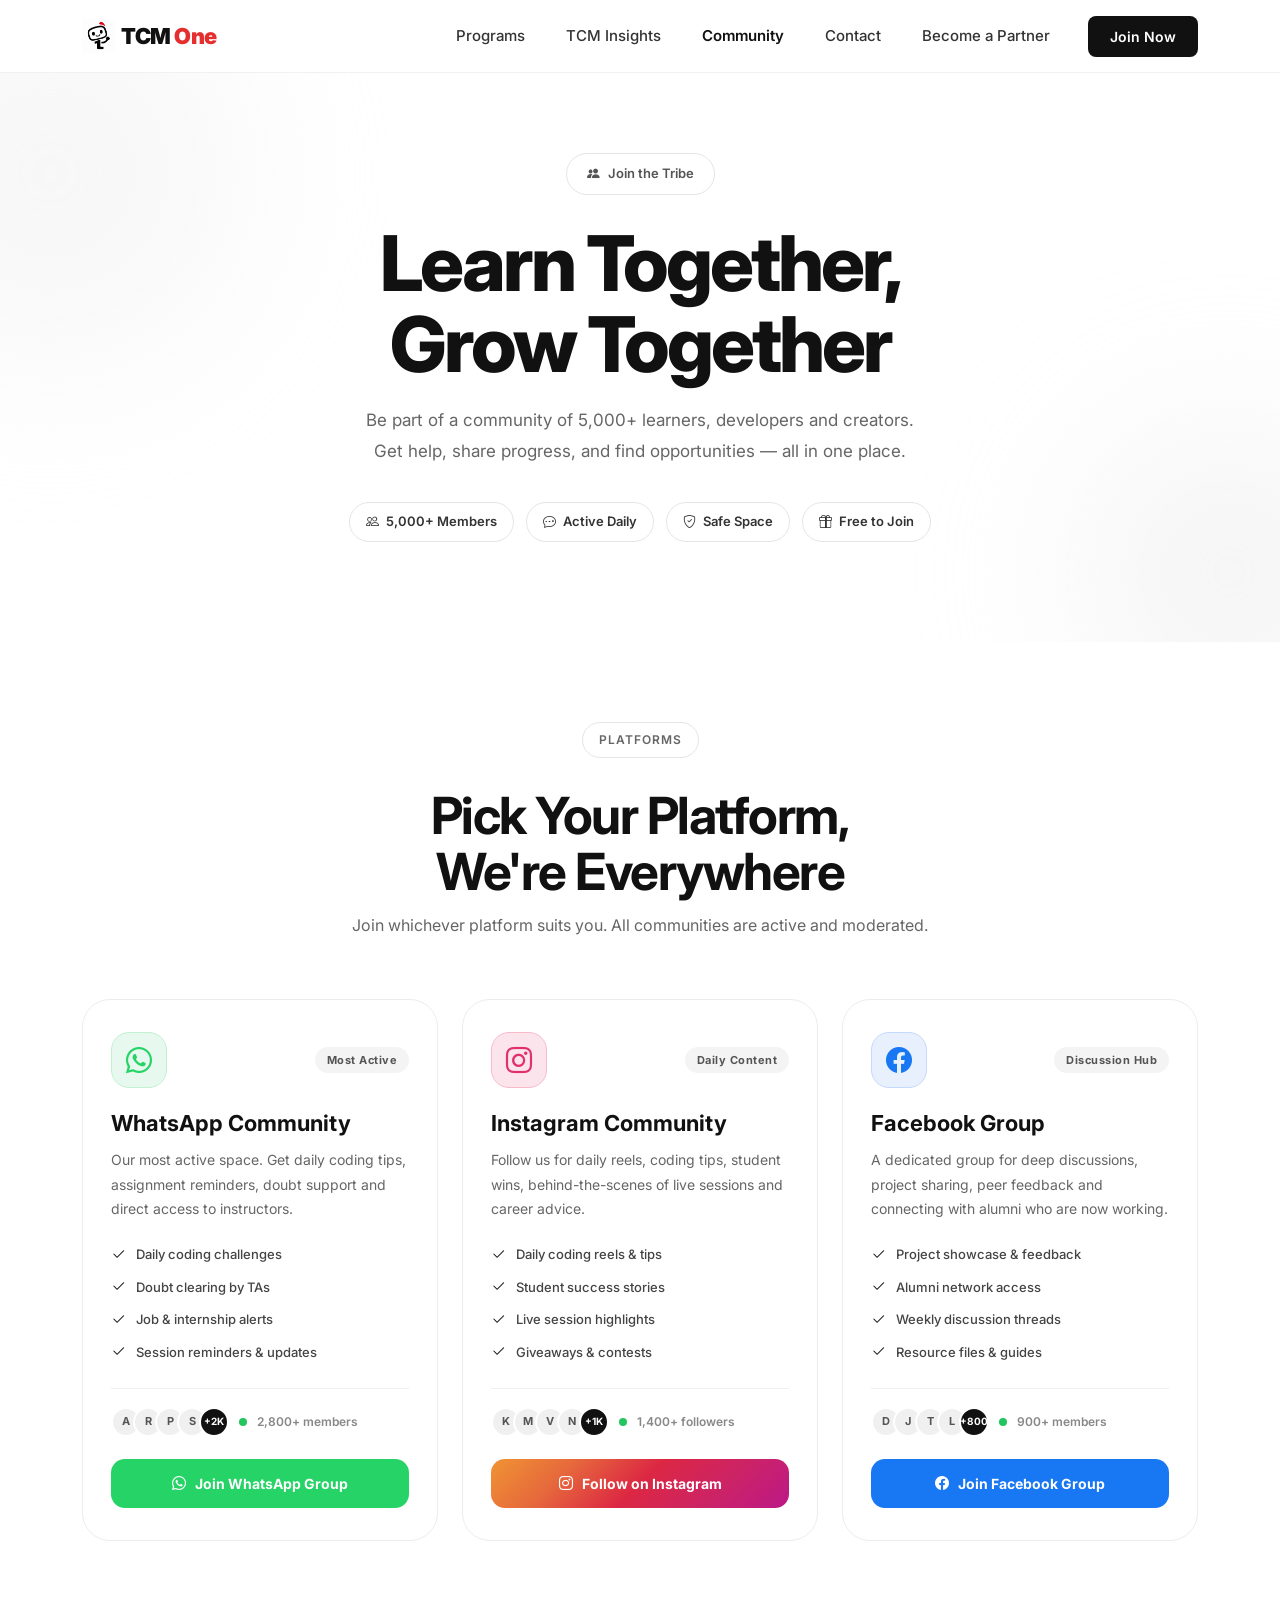
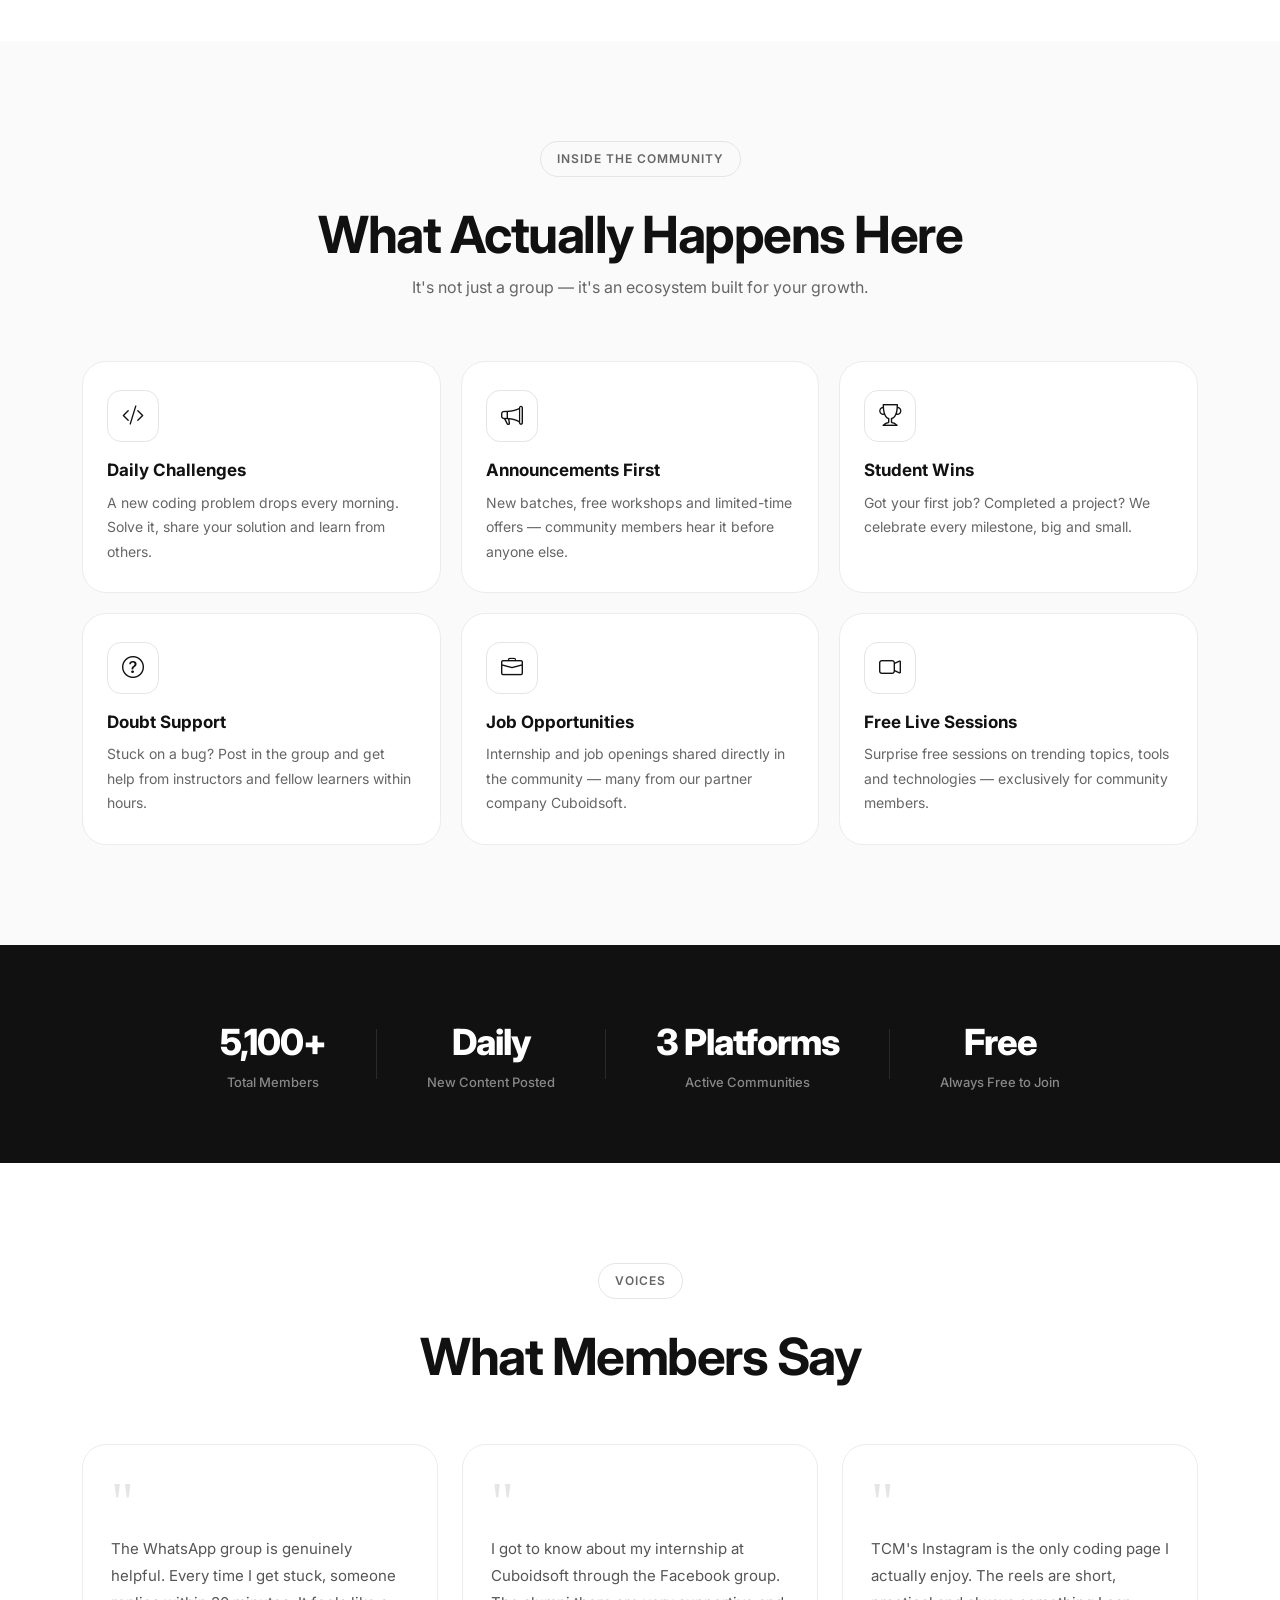
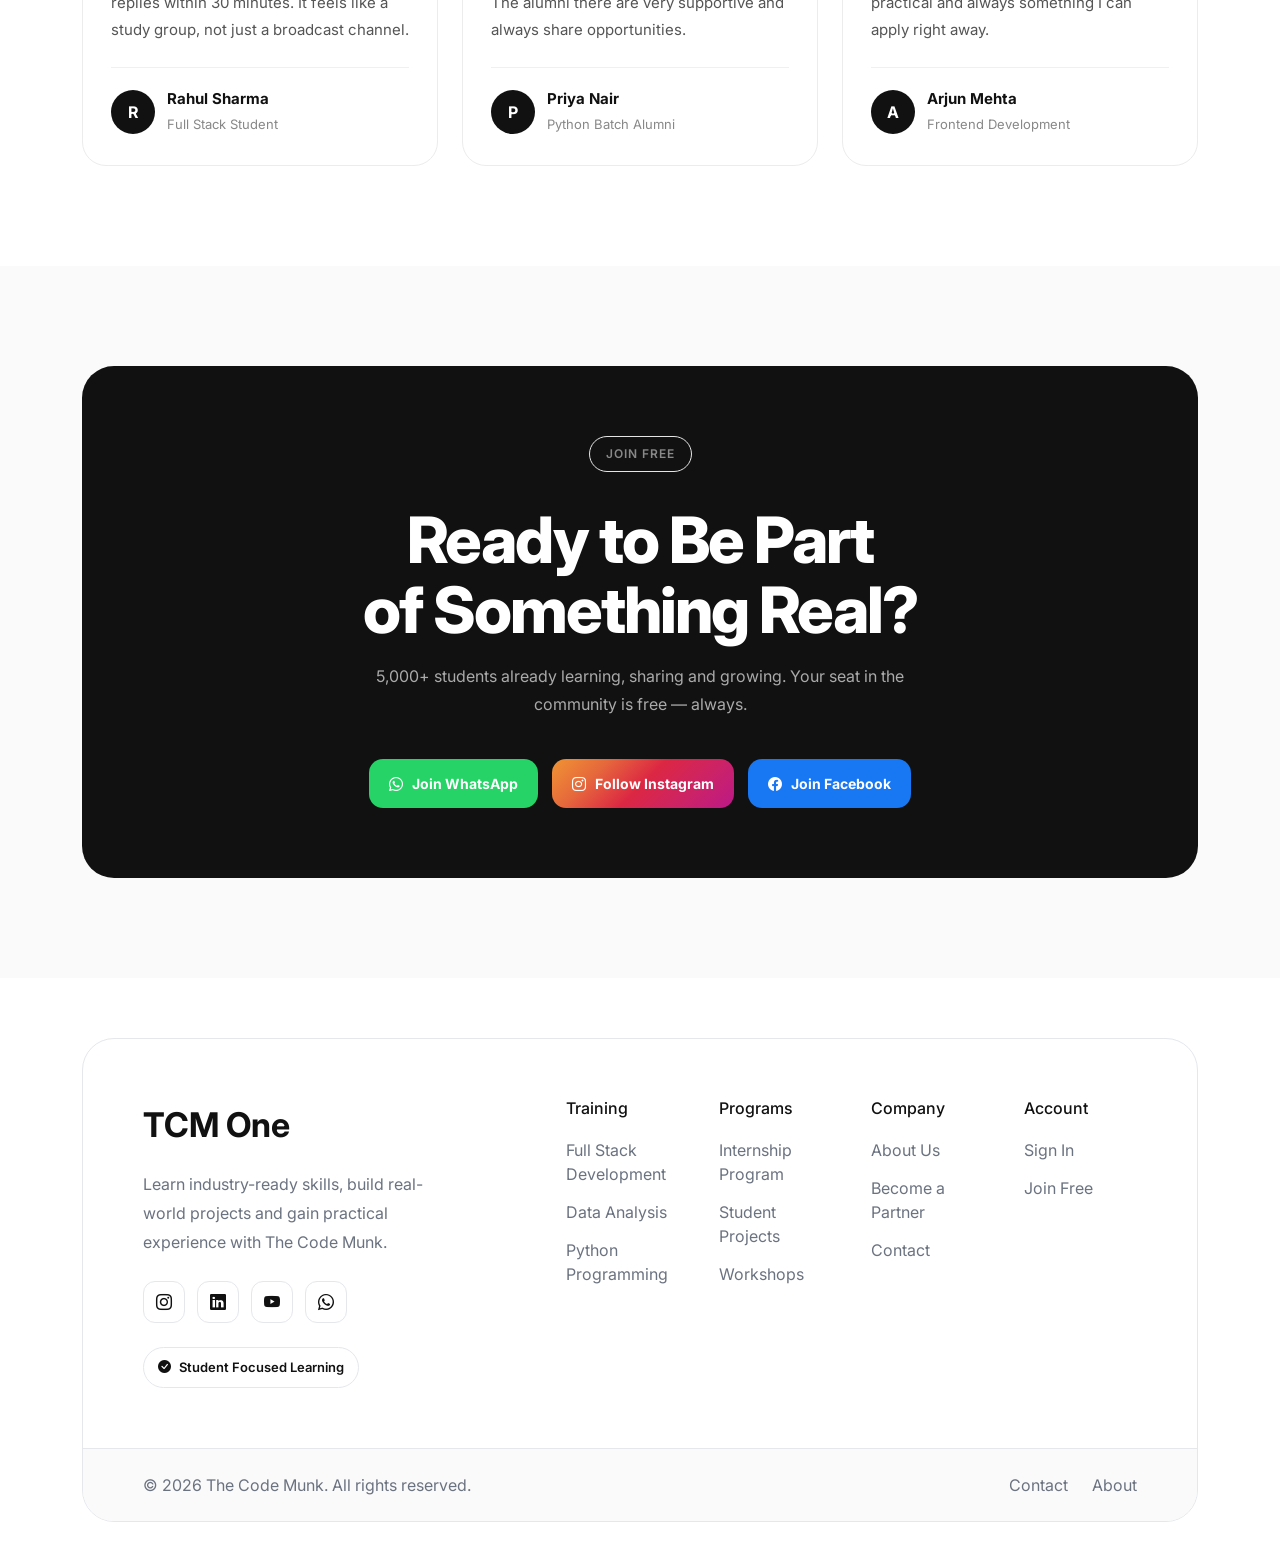
==== community.html @ d2cf5d6d "feat: complete TCM One platform with zeroheight design, liquid physics hero, video showcase, and uni" ====
<!DOCTYPE html>
<html lang="en">
<head>
    <meta charset="UTF-8">
    <meta name="viewport" content="width=device-width, initial-scale=1.0">
    <meta name="app-base" content="">
    <link rel="icon" type="image/svg+xml" href="/favicon.svg">
    <link rel="apple-touch-icon" href="/assets/icons/icon-192.svg">
    
    <!-- SEO -->
    <meta name="description" content="Join The Code Munk student community. Connect with 1,200+ developers, share projects and grow together.">
    <meta name="keywords" content="coding community india, student developer community, WhatsApp coding group, discord coding india">
    <meta name="robots" content="index, follow">
    <meta name="author" content="The Code Munk">
    <link rel="canonical" href="https://thecodemunk.in/community.html">

    <!-- Open Graph -->
    <meta property="og:type" content="website">
    <meta property="og:site_name" content="The Code Munk">
    <meta property="og:url" content="https://thecodemunk.in/community.html">
    <meta property="og:title" content="Community &mdash; The Code Munk">
    <meta property="og:description" content="Join The Code Munk student community. Connect with 1,200+ developers, share projects and grow together.">
    <meta property="og:image" content="https://thecodemunk.in/assets/tcm-og-default.svg">
    <meta property="og:image:width" content="1200">
    <meta property="og:image:height" content="630">
    <meta property="og:locale" content="en_IN">

    <!-- Twitter Card -->
    <meta name="twitter:card" content="summary_large_image">
    <meta name="twitter:site" content="@thecodemunk">
    <meta name="twitter:title" content="Community &mdash; The Code Munk">
    <meta name="twitter:description" content="Join The Code Munk student community. Connect with 1,200+ developers, share projects and grow together.">
    <meta name="twitter:image" content="https://thecodemunk.in/assets/tcm-og-default.svg">

    <!-- PWA -->
    <link rel="manifest" href="/manifest.json">
    <meta name="theme-color" content="#111111">
    <meta name="mobile-web-app-capable" content="yes">
    <meta name="apple-mobile-web-app-capable" content="yes">
    <meta name="apple-mobile-web-app-status-bar-style" content="black-translucent">
    <meta name="apple-mobile-web-app-title" content="TCM">
    <link rel="apple-touch-icon" href="/assets/icons/icon-192.png">
    <link rel="icon" type="image/png" sizes="32x32" href="/assets/icons/icon-96.png">
    <link rel="icon" type="image/png" sizes="16x16" href="/assets/icons/icon-72.png">

    <!-- JSON-LD -->
    <script type="application/ld+json">
    {
      "@context": "https://schema.org",
      "@type": "EducationalOrganization",
      "name": "The Code Munk",
      "url": "https://thecodemunk.in",
      "logo": "https://thecodemunk.in/assets/tcm-og-default.svg",
      "description": "Join The Code Munk student community. Connect with 1,200+ developers, share projects and grow together.",
      "sameAs": [
        "https://www.instagram.com/tcmone.academy",
        "https://www.linkedin.com/company/thecodemunk",
        "https://www.youtube.com/@thecodemunk"
      ]
    }
    </script>
    <title>Community &mdash; The Code Munk</title>
    <link href="https://cdn.jsdelivr.net/npm/bootstrap@5.3.3/dist/css/bootstrap.min.css" rel="stylesheet">
    <link rel="stylesheet" href="https://cdn.jsdelivr.net/npm/bootstrap-icons@1.11.3/font/bootstrap-icons.min.css">
    <link rel="stylesheet" href="./assets/style.css">
    <link rel="stylesheet" href="./assets/community.css">
    <link rel="stylesheet" href="./assets/skeleton.css">
    <link rel="stylesheet" href="./assets/auth.css">
</head>
<body>

    <!-- ===== HEADER ===== -->
        <!-- ===== HEADER ===== -->
    <header class="header">
        <div class="container">
            <nav class="navbar navbar-expand-lg p-0">
                <a class="navbar-brand logo" href="index.html">
                    <img src="./assets/logo.png" alt="TCM One Logo" class="logo-img">
                    <span class="logo-text">TCM <span class="logo-one">One</span></span>
                </a>

                <button class="navbar-toggler border-0 shadow-none" type="button" data-bs-toggle="collapse"
                    data-bs-target="#navbarMenu" aria-controls="navbarMenu" aria-expanded="false" aria-label="Toggle navigation">
                    <i class="bi bi-list"></i>
                </button>

                <div class="collapse navbar-collapse justify-content-end" id="navbarMenu">
                    <ul class="navbar-nav align-items-lg-center">
                        <li class="nav-item">
                            <a class="nav-link" href="programs.html">Programs</a>
                        </li>
                        <li class="nav-item">
                            <a class="nav-link" href="insights.html">TCM Insights</a>
                        </li>
                        <li class="nav-item">
                            <a class="nav-link active-nav" href="community.html">Community</a>
                        </li>
                        <li class="nav-item">
                            <a class="nav-link" href="contact.html">Contact</a>
                        </li>
                        <li class="nav-item">
                            <a class="nav-link" href="partner.html">Become a Partner</a>
                        </li>
                        <li class="nav-item">
                            <a href="https://app.thecodemunk.in" class="join-btn">Join Now</a>
                        </li>
                    </ul>
                </div>
            </nav>
        </div>
    </header>

    <!-- ===== HERO ===== -->
    <section class="cm-hero">
        <div class="container">
            <div class="cm-hero-inner">
                <span class="cm-hero-tag">
                    <i class="bi bi-people-fill"></i>
                    Join the Tribe
                </span>
                <h1>Learn Together,<br>Grow Together</h1>
                <p>
                    Be part of a community of 5,000+ learners, developers and creators.
                    Get help, share progress, and find opportunities &mdash; all in one place.
                </p>
                <div class="cm-hero-pills">
                    <span><i class="bi bi-people"></i> 5,000+ Members</span>
                    <span><i class="bi bi-chat-dots"></i> Active Daily</span>
                    <span><i class="bi bi-shield-check"></i> Safe Space</span>
                    <span><i class="bi bi-gift"></i> Free to Join</span>
                </div>
            </div>
        </div>
        <!-- Floating blobs -->
        <div class="cm-blob cm-blob-1"></div>
        <div class="cm-blob cm-blob-2"></div>
    </section>

    <!-- ===== PLATFORM CARDS ===== -->
    <section class="cm-platforms">
        <div class="container">

            <div class="cm-section-label text-center">
                <span class="section-tag">PLATFORMS</span>
                <h2>Pick Your Platform, <br class="d-none d-md-block">We're Everywhere</h2>
                <p>Join whichever platform suits you. All communities are active and moderated.</p>
            </div>

            <div class="cm-cards-grid">

                <!-- WhatsApp -->
                <div class="cm-platform-card cm-wa">
                    <div class="cm-platform-top">
                        <div class="cm-platform-icon">
                            <i class="bi bi-whatsapp"></i>
                        </div>
                        <div class="cm-platform-badge">Most Active</div>
                    </div>
                    <h3>WhatsApp Community</h3>
                    <p>
                        Our most active space. Get daily coding tips, assignment
                        reminders, doubt support and direct access to instructors.
                    </p>
                    <ul class="cm-platform-perks">
                        <li><i class="bi bi-check2"></i> Daily coding challenges</li>
                        <li><i class="bi bi-check2"></i> Doubt clearing by TAs</li>
                        <li><i class="bi bi-check2"></i> Job &amp; internship alerts</li>
                        <li><i class="bi bi-check2"></i> Session reminders &amp; updates</li>
                    </ul>
                    <div class="cm-members-row">
                        <div class="cm-member-avatars">
                            <span>A</span><span>R</span><span>P</span><span>S</span>
                            <span class="more">+2K</span>
                        </div>
                        <span class="cm-online-dot"></span>
                        <small>2,800+ members</small>
                    </div>
                    <a href="https://whatsapp.com/channel/0029Vb7m2GJ7YSd6kaP8qt1t" target="_blank" rel="noopener" class="cm-join-btn cm-wa-btn">
                        <i class="bi bi-whatsapp"></i>
                        Join WhatsApp Group
                    </a>
                </div>

                <!-- Instagram -->
                <div class="cm-platform-card cm-ig">
                    <div class="cm-platform-top">
                        <div class="cm-platform-icon">
                            <i class="bi bi-instagram"></i>
                        </div>
                        <div class="cm-platform-badge">Daily Content</div>
                    </div>
                    <h3>Instagram Community</h3>
                    <p>
                        Follow us for daily reels, coding tips, student wins,
                        behind-the-scenes of live sessions and career advice.
                    </p>
                    <ul class="cm-platform-perks">
                        <li><i class="bi bi-check2"></i> Daily coding reels &amp; tips</li>
                        <li><i class="bi bi-check2"></i> Student success stories</li>
                        <li><i class="bi bi-check2"></i> Live session highlights</li>
                        <li><i class="bi bi-check2"></i> Giveaways &amp; contests</li>
                    </ul>
                    <div class="cm-members-row">
                        <div class="cm-member-avatars">
                            <span>K</span><span>M</span><span>V</span><span>N</span>
                            <span class="more">+1K</span>
                        </div>
                        <span class="cm-online-dot"></span>
                        <small>1,400+ followers</small>
                    </div>
                    <a href="https://www.instagram.com/tcmone.academy/" target="_blank" rel="noopener" class="cm-join-btn cm-ig-btn">
                        <i class="bi bi-instagram"></i>
                        Follow on Instagram
                    </a>
                </div>

                <!-- Facebook -->
                <div class="cm-platform-card cm-fb">
                    <div class="cm-platform-top">
                        <div class="cm-platform-icon">
                            <i class="bi bi-facebook"></i>
                        </div>
                        <div class="cm-platform-badge">Discussion Hub</div>
                    </div>
                    <h3>Facebook Group</h3>
                    <p>
                        A dedicated group for deep discussions, project sharing,
                        peer feedback and connecting with alumni who are now working.
                    </p>
                    <ul class="cm-platform-perks">
                        <li><i class="bi bi-check2"></i> Project showcase &amp; feedback</li>
                        <li><i class="bi bi-check2"></i> Alumni network access</li>
                        <li><i class="bi bi-check2"></i> Weekly discussion threads</li>
                        <li><i class="bi bi-check2"></i> Resource files &amp; guides</li>
                    </ul>
                    <div class="cm-members-row">
                        <div class="cm-member-avatars">
                            <span>D</span><span>J</span><span>T</span><span>L</span>
                            <span class="more">+800</span>
                        </div>
                        <span class="cm-online-dot"></span>
                        <small>900+ members</small>
                    </div>
                    <a href="https://www.facebook.com/thecodemunk/" target="_blank" rel="noopener" class="cm-join-btn cm-fb-btn">
                        <i class="bi bi-facebook"></i>
                        Join Facebook Group
                    </a>
                </div>

            </div>

        </div>
    </section>

    <!-- ===== WHAT HAPPENS INSIDE ===== -->
    <section class="cm-inside">
        <div class="container">
            <div class="cm-section-label text-center">
                <span class="section-tag">INSIDE THE COMMUNITY</span>
                <h2>What Actually Happens Here</h2>
                <p>It's not just a group &mdash; it's an ecosystem built for your growth.</p>
            </div>
            <div class="cm-inside-grid">

                <div class="cm-inside-card">
                    <div class="cm-inside-icon"><i class="bi bi-code-slash"></i></div>
                    <h4>Daily Challenges</h4>
                    <p>A new coding problem drops every morning. Solve it, share your solution and learn from others.</p>
                </div>

                <div class="cm-inside-card">
                    <div class="cm-inside-icon"><i class="bi bi-megaphone"></i></div>
                    <h4>Announcements First</h4>
                    <p>New batches, free workshops and limited-time offers &mdash; community members hear it before anyone else.</p>
                </div>

                <div class="cm-inside-card">
                    <div class="cm-inside-icon"><i class="bi bi-trophy"></i></div>
                    <h4>Student Wins</h4>
                    <p>Got your first job? Completed a project? We celebrate every milestone, big and small.</p>
                </div>

                <div class="cm-inside-card">
                    <div class="cm-inside-icon"><i class="bi bi-question-circle"></i></div>
                    <h4>Doubt Support</h4>
                    <p>Stuck on a bug? Post in the group and get help from instructors and fellow learners within hours.</p>
                </div>

                <div class="cm-inside-card">
                    <div class="cm-inside-icon"><i class="bi bi-briefcase"></i></div>
                    <h4>Job Opportunities</h4>
                    <p>Internship and job openings shared directly in the community &mdash; many from our partner company Cuboidsoft.</p>
                </div>

                <div class="cm-inside-card">
                    <div class="cm-inside-icon"><i class="bi bi-camera-video"></i></div>
                    <h4>Free Live Sessions</h4>
                    <p>Surprise free sessions on trending topics, tools and technologies &mdash; exclusively for community members.</p>
                </div>

            </div>
        </div>
    </section>

    <!-- ===== STATS STRIP ===== -->
    <section class="cm-stats-strip">
        <div class="container">
            <div class="cm-stats-grid">
                <div class="cm-stat-item">
                    <strong>5,100+</strong>
                    <span>Total Members</span>
                </div>
                <div class="cm-stat-divider"></div>
                <div class="cm-stat-item">
                    <strong>Daily</strong>
                    <span>New Content Posted</span>
                </div>
                <div class="cm-stat-divider"></div>
                <div class="cm-stat-item">
                    <strong>3 Platforms</strong>
                    <span>Active Communities</span>
                </div>
                <div class="cm-stat-divider"></div>
                <div class="cm-stat-item">
                    <strong>Free</strong>
                    <span>Always Free to Join</span>
                </div>
            </div>
        </div>
    </section>

    <!-- ===== TESTIMONIALS ===== -->
    <section class="cm-testimonials">
        <div class="container">
            <div class="cm-section-label text-center">
                <span class="section-tag">VOICES</span>
                <h2>What Members Say</h2>
            </div>
            <div class="cm-testi-grid">

                <div class="cm-testi-card">
                    <div class="cm-testi-quote">"</div>
                    <p>The WhatsApp group is genuinely helpful. Every time I get stuck, someone replies within 30 minutes. It feels like a study group, not just a broadcast channel.</p>
                    <div class="cm-testi-user">
                        <div class="cm-testi-avatar">R</div>
                        <div>
                            <strong>Rahul Sharma</strong>
                            <span>Full Stack Student</span>
                        </div>
                    </div>
                </div>

                <div class="cm-testi-card">
                    <div class="cm-testi-quote">"</div>
                    <p>I got to know about my internship at Cuboidsoft through the Facebook group. The alumni there are very supportive and always share opportunities.</p>
                    <div class="cm-testi-user">
                        <div class="cm-testi-avatar">P</div>
                        <div>
                            <strong>Priya Nair</strong>
                            <span>Python Batch Alumni</span>
                        </div>
                    </div>
                </div>

                <div class="cm-testi-card">
                    <div class="cm-testi-quote">"</div>
                    <p>TCM's Instagram is the only coding page I actually enjoy. The reels are short, practical and always something I can apply right away.</p>
                    <div class="cm-testi-user">
                        <div class="cm-testi-avatar">A</div>
                        <div>
                            <strong>Arjun Mehta</strong>
                            <span>Frontend Development</span>
                        </div>
                    </div>
                </div>

            </div>
        </div>
    </section>

    <!-- ===== FINAL CTA ===== -->
    <section class="cm-cta">
        <div class="container">
            <div class="cm-cta-card">
                <span class="section-tag">JOIN FREE</span>
                <h2>Ready to Be Part<br>of Something Real?</h2>
                <p>5,000+ students already learning, sharing and growing. Your seat in the community is free &mdash; always.</p>
                <div class="cm-cta-btns">
                    <a href="https://whatsapp.com/channel/0029Vb7m2GJ7YSd6kaP8qt1t" target="_blank" class="cm-join-btn cm-wa-btn">
                        <i class="bi bi-whatsapp"></i> Join WhatsApp
                    </a>
                    <a href="https://www.instagram.com/tcmone.academy/" target="_blank" class="cm-join-btn cm-ig-btn">
                        <i class="bi bi-instagram"></i> Follow Instagram
                    </a>
                    <a href="https://www.facebook.com/thecodemunk/" target="_blank" class="cm-join-btn cm-fb-btn">
                        <i class="bi bi-facebook"></i> Join Facebook
                    </a>
                </div>
            </div>
        </div>
    </section>

    <!-- ===== FOOTER ===== -->
    <footer class="footer">
        <div class="container">
            <div class="footer-card">
                <div class="footer-top">
                    <div class="footer-brand">
                        <a href="index.html" class="footer-logo">TCM One</a>
                        <p>Learn industry-ready skills, build real-world projects and gain practical experience with The Code Munk.</p>
                        <div class="footer-social">
                            <a href="https://www.instagram.com/tcmone.academy" target="_blank" rel="noopener"><i class="bi bi-instagram"></i></a>
                            <a href="https://www.linkedin.com/company/thecodemunk" target="_blank" rel="noopener"><i class="bi bi-linkedin"></i></a>
                            <a href="https://www.youtube.com/@thecodemunk" target="_blank" rel="noopener"><i class="bi bi-youtube"></i></a>
                            <a href="https://wa.me/919238695500" target="_blank" rel="noopener"><i class="bi bi-whatsapp"></i></a>
                        </div>
                        <div class="footer-tag"><i class="bi bi-check-circle-fill"></i> Student Focused Learning</div>
                    </div>
                    <div class="footer-links">
                        <div class="footer-column">
                            <h4>Training</h4>
                            <a href="programs.html">Full Stack Development</a>
                            <a href="programs.html">Data Analysis</a>
                            <a href="programs.html">Python Programming</a>
                        </div>
                        <div class="footer-column">
                            <h4>Programs</h4>
                            <a href="programs.html">Internship Program</a>
                            <a href="programs.html">Student Projects</a>
                            <a href="programs.html">Workshops</a>
                        </div>
                        <div class="footer-column">
                            <h4>Company</h4>
                            <a href="insights.html">About Us</a>
                            <a href="partner.html">Become a Partner</a>
                            <a href="contact.html">Contact</a>
                        </div>
                        <div class="footer-column">
                            <h4>Account</h4>
                            <a href="https://app.thecodemunk.in">Sign In</a>
                            <a href="https://app.thecodemunk.in">Join Free</a>
                        </div>
                    </div>
                </div>
                <div class="footer-bottom">
                    <p>&copy; 2026 The Code Munk. All rights reserved.</p>
                    <div class="footer-bottom-links">
                        <a href="contact.html">Contact</a>
                        <a href="insights.html">About</a>
                    </div>
                </div>
            </div>
        </div>
    </footer>

    <script src="./assets/skeleton.js"></script>
    <script src="./assets/auth.js"></script>
    <script src="./assets/tcm-app.js"></script>
    <script src="https://cdn.jsdelivr.net/npm/bootstrap@5.3.3/dist/js/bootstrap.bundle.min.js"></script>

    <script>
    if ('serviceWorker' in navigator) {
        window.addEventListener('load', function() {
            navigator.serviceWorker.register('/firebase-messaging-sw.js').then(function(reg) {
                console.log('[TCM PWA] SW registered:', reg.scope);
            }).catch(function(err) {
                console.log('[TCM PWA] SW registration failed:', err);
            });
        });
    }
    </script>
</body>
</html>
---- assets/style.css ----
@import url('https://fonts.googleapis.com/css2?family=Inter:wght@300;400;500;600;700;800&display=swap');

*{
    margin:0;
    padding:0;
    box-sizing:border-box;
}

body{
    font-family:'Inter',sans-serif;
    background:#ffffff;
    color:#111111;
}

/* Header */

.header{
    background:#fff;
    border-bottom:1px solid #f1f1f1;
    padding:14px 0;
    position: sticky;
    top: 0;
    z-index: 1000;
    backdrop-filter: blur(10px);
    background: rgba(255,255,255,.95);
}

.logo{
    display: inline-flex;
    align-items: center;
    gap: 6px;
    font-size:20px;
    font-weight:800;
    color:#111;
    text-decoration:none;
}

/* Text logo */
.logo-text {
    font-size: 22px;
    font-weight: 900;
    color: #111;
    letter-spacing: -0.5px;
    line-height: 1;
}

.logo-one {
    color: #e52e2e;
}

.logo-img {
    height: 34px;
    width: auto;
    object-fit: contain;
}

.nav-link{
    color:#333;
    font-size:15px;
    font-weight:500;
    margin-left:25px;
}

.nav-link:hover{
    color:#000;
}

.active-nav,
.nav-link.active-nav {
    color: #111 !important;
    font-weight: 600 !important;
}

.join-btn{
    margin-left:30px;
    background:#111;
    color:#fff;
    text-decoration:none;
    padding:12px 22px;
    font-size:14px;
    font-weight:600;
    border-radius:8px;
}

.join-btn:hover{
    color:#fff;
}

/* Hero */

.hero{
    min-height:calc(100vh - 85px);
    display:flex;
    align-items:center;
    padding:80px 0;
}

.hero-tag{
    display:inline-block;
    font-size:12px;
    letter-spacing:4px;
    font-weight:600;
    color:#888;
    margin-bottom:24px;
}

.hero-title{
    font-size:clamp(3rem,7vw,6rem);
    font-weight:700;
    line-height:1.05;
    letter-spacing:-3px;
    margin-bottom:24px;
}

.hero-description{
    max-width:650px;
    margin:auto;
    color:#666;
    font-size:clamp(1rem,1.5vw,1.15rem);
    line-height:1.9;
}

.hero-buttons{
    margin-top:40px;
    display:flex;
    justify-content:center;
    gap:15px;
    flex-wrap:wrap;
}

.primary-btn,
.secondary-btn{
    text-decoration:none;
    padding:14px 28px;
    font-weight:600;
    display:flex;
    align-items:center;
    gap:10px;
}

.primary-btn{
    background:#111;
    color:#fff;
    border-radius:8px;
}

.primary-btn:hover{
    color:#fff;
}

.secondary-btn{
    border:1px solid #ddd;
    color:#111;
    border-radius:8px;
}

.secondary-btn:hover{
    color:#111;
}

/* Tablet & Mobile Header */

@media(max-width:991px){

    .header {
        padding: 10px 0 !important;
    }

    .header .navbar {
        min-height: 48px !important;
    }

    .logo {
        gap: 6px !important;
    }

    .logo-img {
        height: 30px !important;
        width: auto;
    }

    .logo-text {
        font-size: 19px !important;
    }

    .navbar-toggler {
        padding: 4px 8px !important;
        font-size: 22px !important;
        line-height: 1 !important;
    }

    .navbar-collapse {
        margin-top: 8px;
        padding: 14px 16px;
        background: #ffffff;
        border: 1px solid #eaecf0;
        border-radius: 16px;
        box-shadow: 0 10px 30px rgba(0, 0, 0, 0.08);
        text-align: center;
    }

    .nav-link{
        margin: 6px 0 !important;
        padding: 8px 12px !important;
        font-size: 14px !important;
    }

    .join-btn{
        margin: 10px 0 6px !important;
        padding: 8px 22px !important;
        font-size: 13.5px !important;
        display: inline-block;
    }

    .hero{
        min-height:auto;
        padding:70px 0 50px;
    }
}

/* Mobile */

@media(max-width:576px){

    .logo{
        font-size:18px;
    }

    .hero{
        padding:70px 0;
    }

    .hero-title{
        letter-spacing:-1px;
        line-height:1.1;
    }

    .hero-description{
        font-size:15px;
        line-height:1.8;
    }

    .primary-btn,
    .secondary-btn{
        width:100%;
        max-width:260px;
        justify-content:center;
    }
}


/* Event CSS */
.events-section{
    padding:60px 0;
}

.section-header{
    margin-bottom:50px;
}

.section-tag{
    font-size:12px;
    letter-spacing:4px;
    text-transform:uppercase;
    font-weight:600;
    color:#777;
}

.section-title{
    font-size:clamp(2rem,5vw,3.5rem);
    font-weight:700;
    margin:15px 0;
}

.section-description{
    color:#666;
    max-width:600px;
    margin:auto;
}

/* Tabs */

.event-tabs{
    gap:10px;
    margin-bottom:50px;
}

.event-tabs .nav-link{
    border:1px solid #e5e5e5;
    background:#fff;
    color:#111;
    border-radius:50px;
    padding:10px 20px;
    font-size:14px;
}

.event-tabs .nav-link.active{
    background:#111;
    color:#fff;
}

/* Grid */

.event-grid{
    display:grid;
    grid-template-columns:repeat(2,1fr);
    gap:24px;
}

/* Card */

.event-card{
    border:1px solid #ececec;
    border-radius:24px;
    padding:28px;
    background:#fff;
}

.hidden-event{
    display:none;
}

.live-indicator{
    display:flex;
    align-items:center;
    gap:10px;
    margin-bottom:18px;
    font-size:12px;
    font-weight:600;
    text-transform:uppercase;
    color:#666;
}

.live-dot{
    width:8px;
    height:8px;
    border-radius:50%;
    background:#111;
    animation:blink 1.2s infinite;
}

@keyframes blink{
    50%{
        opacity:.2;
    }
}

.event-card h3{
    font-size:24px;
    font-weight:700;
    margin-bottom:12px;
}

.event-card p{
    color:#666;
    line-height:1.7;
    margin-bottom:20px;
}

/* Seat Layout */

.seat-visual{
    display:grid;
    grid-template-columns:repeat(8,1fr);
    gap:8px;
    max-width:240px;
    margin-bottom:12px;
}

.seat-visual span{
    width:18px;
    height:18px;
    border:1px solid #111;
    border-radius:4px;
}

.seat-visual .filled{
    background:#111;
}

.seat-count{
    font-size:13px;
    color:#666;
    margin-bottom:20px;
}

/* Meta */

.event-meta{
    display:flex;
    gap:18px;
    flex-wrap:wrap;
    margin-bottom:20px;
}

.event-meta span{
    display:flex;
    align-items:center;
    gap:8px;
    color:#666;
    font-size:14px;
}

/* Link */

.event-link{
    color:#111;
    text-decoration:none;
    font-weight:600;
}

.event-link:hover{
    color:#111;
}

/* Load More */

.load-more-wrap{
    text-align:center;
    margin-top:40px;
}

.load-more-btn{
    border:none;
    background:none;
    font-size:15px;
    font-weight:600;
    color:#111;
}

/* Mobile */

@media(max-width:768px){

    .events-section{
        padding:40px 0;
    }

    .event-grid{
        grid-template-columns:1fr;
    }

    .event-card{
        padding:22px;
    }

    .event-card h3{
        font-size:20px;
    }

    .seat-visual{
        max-width:220px;
    }
}


/* Courses Section */

/* =========================
COURSES SECTION
========================= */

.courses-section{
    padding:60px 0;
}

.section-header{
    text-align:center;
    max-width:700px;
    margin:0 auto 50px;
}

.section-tag{
    display:inline-block;
    font-size:12px;
    font-weight:600;
    letter-spacing:3px;
    text-transform:uppercase;
    color:#666;
    margin-bottom:15px;
}

.section-header h2{
    font-size:48px;
    font-weight:700;
    line-height:1.1;
    margin-bottom:15px;
    letter-spacing:-2px;
}

.section-header p{
    font-size:16px;
    color:#666;
    margin:0;
}

/* =========================
TABS
========================= */

.course-tabs{
    gap:12px;
    margin-bottom:50px;
}

.course-tabs .nav-link{
    border:none;
    background:#f5f5f5;
    color:#111;
    border-radius:50px;
    padding:12px 22px;
    font-size:14px;
    font-weight:500;
}

.course-tabs .nav-link.active{
    background:#111 !important;
    color:#fff !important;
}

/* =========================
GRID
========================= */

.course-grid{
    display:grid;
    grid-template-columns:repeat(3,1fr);
    gap:20px;
}

/* =========================
CARD
========================= */

.course-card{
    border:1px solid #ececec;
    border-radius:24px;
    padding:24px;
    background:#fff;
    transition:.3s ease;

    display:flex;
    flex-direction:column;
}

.course-card:hover{
    transform:translateY(-5px);
    border-color:#d8d8d8;
}

/* Icon */

.course-icon{
    width:52px;
    height:52px;
    border:1px solid #e5e5e5;
    border-radius:14px;

    display:flex;
    align-items:center;
    justify-content:center;

    margin-bottom:18px;
}

.course-icon i{
    font-size:22px;
}

/* Price */

.course-price{
    display:flex;
    align-items:center;
    gap:10px;

    margin-bottom:14px;

    font-size:24px;
    font-weight:700;
    color:#111;
}

.course-price span{
    font-size:14px;
    font-weight:500;
    color:#999;
    text-decoration:line-through;
}

/* Title */

.course-card h3{
    font-size:22px;
    font-weight:600;
    line-height:1.3;
    margin-bottom:12px;
}

/* Description */

.course-card p{
    color:#666;
    line-height:1.7;
    font-size:14px;
    margin-bottom:20px;
}

/* CTA */

.course-card a{
    text-decoration:none;
    color:#111;
    font-weight:600;
    font-size:14px;

    display:flex;
    align-items:center;
    gap:8px;

    margin-top:auto;
}

.course-card a i{
    transition:.3s;
}

.course-card:hover a i{
    transform:translateX(4px);
}

/* =========================
RESPONSIVE
========================= */

@media (max-width: 992px){

    .course-grid{
        grid-template-columns:repeat(2,1fr);
    }

    .section-header h2{
        font-size:38px;
    }

}

@media (max-width: 768px){

    .courses-section{
        padding:40px 0;
    }

    .course-grid{
        grid-template-columns:1fr;
    }

    .section-header h2{
        font-size:32px;
    }

    .course-tabs{
        gap:8px;
    }

    .course-tabs .nav-link{
        padding:10px 16px;
        font-size:13px;
    }

    .course-card{
        padding:20px;
    }

    .course-price{
        font-size:22px;
    }

}

/* Showcase */

.showcase-section{
    padding:70px 0;
    overflow:hidden;
}

.marquee-wrapper{
    width:100%;
    overflow:hidden;
    margin-top:60px;
}

.marquee-track{
    display:flex;
    gap:20px;
    width:max-content;
    animation:scrollMarquee 30s linear infinite;
}

.showcase-card{
    width:340px;
    height:220px;
    border-radius:24px;
    overflow:hidden;
    flex-shrink:0;
}

.showcase-card img{
    width:100%;
    height:100%;
    object-fit:cover;

    filter:grayscale(100%);
    transition:.5s ease;
}

.showcase-card:hover img{
    filter:grayscale(0%);
    transform:scale(1.08);
}

@keyframes scrollMarquee{

    from{
        transform:translateX(0);
    }

    to{
        transform:translateX(-50%);
    }

}

.showcase-section{
    padding:70px 0;
    overflow:hidden;
    position:relative;
}

.showcase-section .section-header{
    text-align:center;
    max-width:700px;
    margin:0 auto 70px;
}

.showcase-section .section-tag{
    font-size:12px;
    font-weight:600;
    letter-spacing:3px;
    text-transform:uppercase;
    color:#666;
}

.showcase-section h2{
    font-size:48px;
    font-weight:700;
    line-height:1.1;
    margin:15px 0;
    letter-spacing:-2px;
}

.showcase-section p{
    color:#666;
    margin:0;
}

/* Marquee */

.marquee-wrapper{
    overflow:hidden;
    width:100%;
    margin-bottom:20px;
}

.marquee-track{
    display:flex;
    gap:20px;
    width:max-content;
    animation:marqueeLeft 35s linear infinite;
}

.reverse .marquee-track{
    animation:marqueeRight 35s linear infinite;
}

.showcase-card{
    position:relative;
    width:360px;
    height:240px;
    overflow:hidden;
    border-radius:24px;
    flex-shrink:0;
    cursor:pointer;
}

.showcase-card img{
    width:100%;
    height:100%;
    object-fit:cover;

    filter:grayscale(100%);
    transition:.5s ease;
}

.showcase-card:hover img{
    filter:grayscale(0%);
    transform:scale(1.08);
}

.card-label{
    position:absolute;
    left:15px;
    bottom:15px;

    background:rgba(255,255,255,.9);
    backdrop-filter:blur(10px);

    padding:8px 14px;
    border-radius:50px;

    font-size:13px;
    font-weight:600;
    color:#111;
}

/* Fade Edges */

.showcase-section::before,
.showcase-section::after{
    content:"";
    position:absolute;
    top:0;
    width:120px;
    height:100%;
    z-index:10;
    pointer-events:none;
}

.showcase-section::before{
    left:0;
    background:linear-gradient(
        to right,
        #fff,
        transparent
    );
}

.showcase-section::after{
    right:0;
    background:linear-gradient(
        to left,
        #fff,
        transparent
    );
}

/* Animations */

@keyframes marqueeLeft{
    from{
        transform:translateX(0);
    }
    to{
        transform:translateX(-50%);
    }
}

@keyframes marqueeRight{
    from{
        transform:translateX(-50%);
    }
    to{
        transform:translateX(0);
    }
}

/* Mobile */

@media(max-width:768px){

    .showcase-section{
        padding:50px 0;
    }

    .showcase-section h2{
        font-size:32px;
    }

    .showcase-card{
        width:280px;
        height:190px;
    }

    .showcase-section::before,
    .showcase-section::after{
        width:50px;
    }

}


/* Internship */


.career-path-section{
    padding:70px 0;
}

.career-card{
    max-width:1100px;
    margin:auto;

    border:1px solid #ececec;
    border-radius:32px;

    padding:60px;

    text-align:center;
}

.career-badge{
    display:inline-block;

    padding:10px 18px;

    border:1px solid #e5e5e5;
    border-radius:50px;

    font-size:12px;
    font-weight:600;
    letter-spacing:2px;

    margin-bottom:25px;
}

.career-card h2{
    font-size:56px;
    line-height:1.05;
    font-weight:700;
    letter-spacing:-2px;

    max-width:800px;
    margin:0 auto 20px;
}

.career-card p{
    max-width:700px;
    margin:0 auto 50px;

    color:#666;
    line-height:1.8;
}

/* Journey */

.career-journey{
    display:flex;
    align-items:center;
    justify-content:center;

    margin-bottom:50px;
}

.journey-step{
    text-align:center;
    width:220px;
}

.step-icon{
    width:72px;
    height:72px;

    border:1px solid #e5e5e5;
    border-radius:20px;

    display:flex;
    align-items:center;
    justify-content:center;

    margin:auto auto 15px;
}

.step-icon i{
    font-size:28px;
}

.journey-step h4{
    font-size:20px;
    margin-bottom:6px;
}

.journey-step span{
    font-size:14px;
    color:#666;
}

.journey-line{
    width:100px;
    height:1px;
    background:#ddd;
}

/* Features */

.career-features{
    display:grid;
    grid-template-columns:repeat(4,1fr);
    gap:15px;

    margin-bottom:40px;
}

.feature-item{
    border:1px solid #ececec;
    border-radius:16px;

    padding:16px;

    display:flex;
    align-items:center;
    justify-content:center;
    gap:10px;

    font-size:14px;
}

.feature-item i{
    font-size:16px;
}

/* Button */

.career-btn{
    display:inline-flex;
    align-items:center;
    gap:10px;

    text-decoration:none;

    background:#111;
    color:#fff;

    padding:14px 24px;
    border-radius:50px;
}

.career-btn:hover{
    color:#fff;
}

/* Tablet */

@media(max-width:992px){

    .career-card{
        padding:40px;
    }

    .career-card h2{
        font-size:42px;
    }

    .career-features{
        grid-template-columns:repeat(2,1fr);
    }

}

/* Mobile */

@media(max-width:768px){

    .career-path-section{
        padding:50px 0;
    }

    .career-card{
        padding:30px 20px;
        border-radius:24px;
    }

    .career-card h2{
        font-size:32px;
    }

    .career-journey{
        flex-direction:column;
        gap:20px;
    }

    .journey-line{
        width:1px;
        height:40px;
    }

    .journey-step{
        width:100%;
    }

    .career-features{
        grid-template-columns:1fr;
    }

}

/* Why Us */

.why-tcm-section{
    padding:70px 0;
}

.section-header{
    max-width:800px;
    margin:0 auto 50px;
    text-align:center;
}

.section-badge{
    display:inline-flex;

    padding:10px 18px;

    border:1px solid #e5e5e5;
    border-radius:50px;

    font-size:12px;
    font-weight:600;

    letter-spacing:2px;

    margin-bottom:24px;
}

.section-header h2{
    font-size:58px;
    line-height:1.05;
    font-weight:700;

    letter-spacing:-2px;

    margin-bottom:20px;
}

.section-header p{
    max-width:700px;
    margin:auto;

    color:#666;
    line-height:1.8;
}

/* Timeline */

.why-timeline{
    max-width:900px;
    margin:auto;

    position:relative;
}

.why-timeline::before{
    content:"";
    position:absolute;

    top:0;
    bottom:0;

    left:44px;

    width:1px;

    background:#e5e7eb;
}
.timeline-item{
    display:flex;

    gap:40px;

    position:relative;

    padding-bottom:50px;
}

.timeline-item:last-child{
    padding-bottom:0;
}

.timeline-number{
    min-width:90px;
    width:90px;
    height:90px;

    background:#fff;

    border:1px solid #e8e8e8;
    border-radius:26px;

    display:flex;
    flex-direction:column;

    align-items:center;
    justify-content:center;

    gap:6px;

    position:relative;
    z-index:2;

    transition:.3s ease;
}

.timeline-number span{
    font-size:12px;
    font-weight:700;

    color:#888;

    letter-spacing:2px;
}

.timeline-number i{
    font-size:24px;
}

.timeline-content{
    flex:1;

    padding:32px;

    border:1px solid #ececec;
    border-radius:28px;

    background:#fff;

    transition:.3s ease;
}

.mini-tag{
    display:inline-flex;

    padding:7px 14px;

    border-radius:50px;

    background:#f7f7f7;

    font-size:12px;
    font-weight:600;

    margin-bottom:16px;
}

.timeline-content h3{
    font-size:26px;
    margin-bottom:12px;
}

.timeline-content p{
    color:#666;
    line-height:1.8;
}

.timeline-item:hover .timeline-number{
    transform:translateY(-4px);

    box-shadow:
    0 15px 35px rgba(0,0,0,.08);
}

.timeline-item:hover .timeline-content{
    transform:translateY(-4px);

    box-shadow:
    0 15px 35px rgba(0,0,0,.05);
}

@media(max-width:768px){

    .timeline-item{
        gap:16px;
        align-items:flex-start;
    }

    .timeline-content{
        width:100%;
        padding:18px;
    }

    .timeline-content h3{
        font-size:18px;
        line-height:1.3;
    }

    .timeline-content p{
        font-size:14px;
        line-height:1.7;
    }

}
/* Tablet */

@media(max-width:992px){

    .section-header h2{
        font-size:44px;
    }

}


/* Review */

.reviews-section{
    padding:70px 0;
    overflow:hidden;
}

.marquee-wrapper{
    overflow:hidden;
    position:relative;
    margin-bottom:24px;
}

.marquee-wrapper::before,
.marquee-wrapper::after{
    content:"";
    position:absolute;
    top:0;
    bottom:0;
    width:120px;
    z-index:2;
    pointer-events:none;
}

.marquee-wrapper::before{
    left:0;
    background:linear-gradient(to right,#fff,transparent);
}

.marquee-wrapper::after{
    right:0;
    background:linear-gradient(to left,#fff,transparent);
}

.marquee-track{
    display:flex;
    gap:24px;
    width:max-content;

    animation:scrollLeft 35s linear infinite;
}

.reverse .marquee-track{
    animation:scrollRight 35s linear infinite;
}

.marquee-wrapper:hover .marquee-track{
    animation-play-state:paused;
}

.review-card{
    width:380px;
    min-width:380px;

    padding:28px;

    border:1px solid #e5e7eb;
    border-radius:28px;

    background:#fff;

    transition:.3s ease;
}

.review-card:hover{
    transform:translateY(-4px);
    box-shadow:0 10px 30px rgba(0,0,0,.05);
}

.review-badge{
    display:inline-flex;
    align-items:center;
    gap:8px;

    padding:8px 14px;

    background:#f8f8f8;

    border-radius:50px;

    font-size:13px;
    font-weight:600;

    margin-bottom:18px;
}

.review-card p{
    color:#6b7280;
    line-height:1.8;
    margin-bottom:24px;
}

.review-user{
    display:flex;
    align-items:center;
    gap:12px;
}

.avatar{
    width:48px;
    height:48px;

    border-radius:50%;

    background:#f5f5f5;

    display:flex;
    align-items:center;
    justify-content:center;

    font-weight:700;
}

.review-user h5{
    margin:0;
    font-size:15px;
}

.review-user span{
    color:#6b7280;
    font-size:13px;
}

@keyframes scrollLeft{
    from{
        transform:translateX(0);
    }

    to{
        transform:translateX(-50%);
    }
}

@keyframes scrollRight{
    from{
        transform:translateX(-50%);
    }

    to{
        transform:translateX(0);
    }
}

@media(max-width:768px){

    .reviews-section{
        padding:50px 0;
    }

    .review-card{
        width:280px;
        min-width:280px;

        padding:20px;
    }

    .marquee-track{
        gap:16px;
    }

    .marquee-wrapper::before,
    .marquee-wrapper::after{
        width:40px;
    }
}

/* Get in touch */
.career-consultation-section{ padding:70px 0; } .consultation-card{ max-width:820px; margin:auto; padding:60px; background:#fff; border:1px solid #e5e7eb; border-radius:32px; box-shadow: 0 20px 60px rgba(0,0,0,.03); } .consultation-header{ text-align:center; max-width:650px; margin:0 auto 40px; } .consultation-header h2{ font-size:56px; line-height:1.05; letter-spacing:-2px; margin:20px 0; } .consultation-header p{ color:#6b7280; line-height:1.8; max-width:600px; margin:auto; } .trust-pills{ display:flex; justify-content:center; flex-wrap:wrap; gap:12px; margin-top:30px; } .trust-pills span{ display:flex; align-items:center; gap:8px; padding:10px 16px; border:1px solid #e5e7eb; border-radius:50px; font-size:13px; font-weight:600; } .form-row{ display:grid; grid-template-columns:1fr 1fr; gap:20px; } .form-group{ margin-bottom:20px; } .form-group label{ display:block; margin-bottom:10px; font-size:14px; font-weight:600; } .form-group input{ width:100%; height:56px; padding:0 18px; border:1px solid #e5e7eb; border-radius:16px; outline:none; transition:.3s; } .form-group input:focus{ border-color:#111; } .consultation-btn{ width:100%; border:none; background:#111; color:#fff; border-radius:20px; padding:18px 24px; display:flex; align-items:center; justify-content:space-between; cursor:pointer; margin-top:10px; transition:.3s; } .consultation-btn:hover{ transform:translateY(-2px); } .consultation-btn strong{ display:block; text-align:left; font-size:15px; } .consultation-btn span{ display:block; text-align:left; font-size:12px; opacity:.75; margin-top:4px; } .form-note{ text-align:center; color:#6b7280; font-size:13px; margin-top:18px; } @media(max-width:768px){ .career-consultation-section{ padding:80px 0; } .consultation-card{ padding:30px 22px; border-radius:24px; } .consultation-header h2{ font-size:34px; letter-spacing:-1px; } .form-row{ grid-template-columns:1fr; } .trust-pills{ flex-direction:column; align-items:center; } .consultation-btn{ padding:16px 18px; } }

/* Footer */

.footer{
    padding:60px 0 30px;
}

.footer-card{

    border:1px solid #e5e7eb;

    border-radius:32px;

    overflow:hidden;

    background:#fff;
}

.footer-top{

    display:grid;

    grid-template-columns:
    1.2fr 2fr;

    gap:80px;

    padding:60px;
}

.footer-logo{

    font-size:34px;

    font-weight:700;

    color:#111;

    text-decoration:none;

    margin-bottom:20px;

    display:inline-block;
}

.footer-brand p{

    color:#6b7280;

    line-height:1.8;

    max-width:320px;

    margin-bottom:24px;
}

.footer-social{

    display:flex;

    gap:12px;

    margin-bottom:24px;
}

.footer-social a{

    width:42px;
    height:42px;

    border:1px solid #e5e7eb;

    border-radius:12px;

    display:flex;

    align-items:center;
    justify-content:center;

    color:#111;

    text-decoration:none;

    transition:.3s;
}

.footer-social a:hover{

    transform:translateY(-3px);
}

.footer-tag{

    display:inline-flex;

    align-items:center;

    gap:8px;

    padding:10px 14px;

    border:1px solid #e5e7eb;

    border-radius:50px;

    font-size:13px;

    font-weight:600;
}

.footer-links{

    display:grid;

    grid-template-columns:
    repeat(4,1fr);

    gap:40px;
}

.footer-column h4{

    margin-bottom:20px;

    font-size:16px;
}

.footer-column a{

    display:block;

    text-decoration:none;

    color:#6b7280;

    margin-bottom:14px;

    transition:.3s;
}

.footer-column a:hover{

    color:#111;
}

.footer-bottom{

    display:flex;

    align-items:center;

    justify-content:space-between;

    padding:24px 60px;

    border-top:1px solid #e5e7eb;

    background:#fafafa;
}

.footer-bottom p{

    margin:0;

    color:#6b7280;
}

.footer-bottom-links{

    display:flex;

    gap:24px;
}

.footer-bottom-links a{

    color:#6b7280;

    text-decoration:none;
}

@media(max-width:768px){

    .footer-top{

        grid-template-columns:1fr;

        gap:40px;

        padding:30px 24px;
    }

    .footer-links{

        grid-template-columns:
        repeat(2,1fr);

        gap:30px;
    }

    .footer-bottom{

        flex-direction:column;

        gap:16px;

        text-align:center;

        padding:24px;
    }
}



/* FAQ */

.faq-section{
    padding:60px 0;
}

.faq-wrapper{

    max-width:900px;

    margin:50px auto 0;
}

.faq-wrapper details{

    border:1px solid #e5e7eb;

    border-radius:24px;

    margin-bottom:14px;

    overflow:hidden;

    background:#fff;

    transition:.3s;
}

.faq-wrapper details[open]{

    border-color:#d1d5db;
}

.faq-wrapper summary{

    list-style:none;

    cursor:pointer;

    padding:24px 28px;

    display:flex;

    align-items:center;

    justify-content:space-between;

    gap:20px;

    font-size:17px;

    font-weight:600;
}

.faq-wrapper summary::-webkit-details-marker{
    display:none;
}

.faq-wrapper summary i{

    width:38px;
    height:38px;

    border:1px solid #e5e7eb;

    border-radius:12px;

    display:flex;

    align-items:center;

    justify-content:center;

    flex-shrink:0;

    transition:.3s;
}

.faq-wrapper details[open] summary i{

    transform:rotate(45deg);
}

.faq-content{

    padding:0 28px 28px;

    color:#6b7280;

    line-height:1.8;

    max-width:90%;
}


/* Problem */

.transformation-section{
    padding:60px 0;
}

.transformation-grid{

    display:grid;

    grid-template-columns:repeat(2,1fr);

    gap:24px;
}

.transformation-card{

    border:1px solid #e5e7eb;

    border-radius:30px;

    padding:28px;

    background:#fff;

    transition:.35s ease;
}

.transformation-card:hover{

    transform:translateY(-5px);

    box-shadow:0 20px 50px rgba(0,0,0,.05);
}

.before-block,
.after-block{

    display:flex;

    gap:18px;

    align-items:flex-start;
}

.icon-box{

    width:64px;
    height:64px;

    border:1px solid #e5e7eb;

    border-radius:18px;

    display:flex;

    align-items:center;

    justify-content:center;

    flex-shrink:0;

    background:#fafafa;
}

.icon-box.success{

    background:#111;
    color:#fff;
    border-color:#111;
}

.icon-box i{

    font-size:24px;
}

.before-block span,
.after-block span{

    display:block;

    font-size:12px;

    letter-spacing:1px;

    text-transform:uppercase;

    color:#6b7280;

    margin-bottom:8px;
}

.before-block h3{

    font-size:24px;

    line-height:1.3;

    margin:0;
}

.after-block p{

    margin:0;

    line-height:1.8;

    color:#6b7280;
}

.arrow-divider{

    display:flex;

    justify-content:center;

    margin:24px 0;
}

.arrow-divider i{

    width:42px;
    height:42px;

    border:1px solid #e5e7eb;

    border-radius:12px;

    display:flex;

    align-items:center;

    justify-content:center;

    color:#111;
}

@media(max-width:992px){

    .transformation-grid{

        grid-template-columns:1fr;
    }
}

@media(max-width:768px){

    .transformation-section{
        padding:40px 0;
    }

    .transformation-card{

        padding:22px;

        border-radius:24px;
    }

    .icon-box{

        width:54px;
        height:54px;

        border-radius:14px;
    }

    .icon-box i{

        font-size:20px;
    }

    .before-block h3{

        font-size:20px;
    }

    .before-block,
    .after-block{

        gap:14px;
    }
}


/* Tools & Code */

.tech-stack-section{
    padding:60px 0;
}

.tech-marquee{

    overflow:hidden;

    position:relative;

    margin-top:30px;
}

.tech-track{

    display:flex;

    gap:18px;

    width:max-content;

    animation:scrollLeft 35s linear infinite;
}

.reverse .tech-track{

    animation:scrollRight 35s linear infinite;
}

.tech-card{

    min-width:220px;

    padding:18px 22px;

    border:1px solid #e5e7eb;

    border-radius:20px;

    display:flex;

    align-items:center;

    gap:14px;

    background:#fff;
}

.tech-card i{

    font-size:24px;
}

.tech-card span{

    font-weight:500;
}


/* Event Page */

.event-hero{

    padding:30px 0 80px;
}

.hero-grid{

    display:grid;

    grid-template-columns:1fr 380px;

    gap:80px;

    align-items:center;
}

.hero-tag{

    display:inline-flex;

    align-items:center;

    gap:10px;

    padding:10px 18px;

    border:1px solid #e5e5e5;

    border-radius:100px;

    font-size:13px;

    font-weight:600;

    margin-bottom:24px;
}

.hero-content h1{

    font-size:68px;

    line-height:1.05;

    font-weight:800;

    margin-bottom:24px;
}

.hero-content p{

    font-size:18px;

    color:#666;

    max-width:650px;

    line-height:1.8;

    margin-bottom:32px;
}

.hero-meta{

    display:flex;

    gap:25px;

    flex-wrap:wrap;

    margin-bottom:40px;
}

.hero-meta div{

    display:flex;

    align-items:center;

    gap:10px;

    color:#555;
}

.hero-actions{

    display:flex;

    gap:15px;
}

.btn-dark{

    background:#000;

    color:#fff;

    text-decoration:none;

    padding:16px 28px;

    border-radius:14px;
}

.btn-light{

    border:1px solid #ddd;

    color:#000;

    text-decoration:none;

    padding:16px 28px;

    border-radius:14px;
}

.availability-card{

    background:#fff;

    border:1px solid #eee;

    border-radius:32px;

    padding:35px;

    box-shadow:
    0 20px 60px rgba(0,0,0,.04);
}

.availability-header span{

    color:#888;

    font-size:13px;

    text-transform:uppercase;

    letter-spacing:1px;
}

.availability-header h3{

    font-size:42px;

    margin-top:10px;

    margin-bottom:30px;
}

.availability-grid{

    display:grid;

    grid-template-columns:repeat(4,1fr);

    gap:14px;

    margin-bottom:35px;
}

.dot{

    width:18px;

    height:18px;

    border-radius:50%;

    border:2px solid #000;

    margin:auto;
}

.dot.filled{

    background:#000;
}

.availability-stats{

    display:flex;

    justify-content:space-between;

    padding-top:25px;

    border-top:1px solid #eee;
}

.availability-stats strong{

    display:block;

    font-size:34px;
}

.availability-stats span{

    color:#666;
}

.status-badge{

    margin-top:25px;

    text-align:center;

    padding:12px;

    background:#f7f7f7;

    border-radius:14px;

    font-weight:600;
}

@media (max-width: 1024px){

    .hero-grid{

        grid-template-columns: 1fr;

        gap: 50px;
    }

    .hero-content{

        text-align: center;
    }

    .hero-content p{

        margin-left: auto;
        margin-right: auto;
    }

    .hero-meta{

        justify-content: center;
    }

    .hero-actions{

        justify-content: center;
    }

    .availability-card{

        max-width: 450px;

        width: 100%;

        margin: auto;
    }

}
@media (max-width: 768px){

    .event-hero{

        padding: 20px 0 60px;
    }

    .hero-content h1{

        font-size: 42px;

        line-height: 1.1;
    }

    .hero-content p{

        font-size: 16px;

        line-height: 1.7;
    }

    .hero-meta{

        gap: 15px;

        flex-direction: column;

        align-items: center;
    }

    .hero-actions{

        flex-direction: column;

        width: 100%;
    }

    .btn-dark,
    .btn-light{

        width: 100%;

        justify-content: center;

        text-align: center;
    }

    .availability-card{

        padding: 25px;
    }

}
@media (max-width: 480px){

    .hero-content h1{

        font-size: 34px;
    }

    .hero-tag{

        font-size: 12px;

        padding: 8px 14px;
    }

    .availability-header h3{

        font-size: 32px;
    }

    .availability-stats strong{

        font-size: 26px;
    }

    .availability-grid{

        gap: 10px;
    }

    .dot{

        width: 14px;

        height: 14px;
    }

}

/* Why Section Event Page */
/* ===========================
   WHY SECTION
=========================== */

.why-section{

    padding:50px 0;

    background:#fff;
}

.why-header{

    text-align:center;

    margin-bottom:40px;
}

.section-tag{

    display:inline-flex;

    align-items:center;

    justify-content:center;

    padding:8px 16px;

    border:1px solid #e5e5e5;

    border-radius:999px;

    font-size:12px;

    font-weight:600;

    letter-spacing:1px;

    color:#666;

    margin-bottom:15px;
}

.why-header h2{

    font-size:42px;

    line-height:1.1;

    font-weight:700;

    color:#111;

    margin:0;
}

.why-grid{

    display:grid;

    grid-template-columns:repeat(4,1fr);

    gap:20px;
}

.why-card{

    display:flex;

    align-items:flex-start;

    gap:18px;

    padding:24px;

    border:1px solid #ececec;

    border-radius:24px;

    background:#fff;

    transition:.3s ease;
}

.why-card:hover{

    transform:translateY(-4px);

    box-shadow:
    0 10px 30px rgba(0,0,0,.06);
}

.why-icon{

    min-width:56px;

    width:56px;

    height:56px;

    border-radius:16px;

    background:#000;

    color:#fff;

    display:flex;

    align-items:center;

    justify-content:center;
}

.why-icon i{

    font-size:22px;
}

.why-content h3{

    font-size:18px;

    font-weight:600;

    margin:0 0 8px;
}

.why-content p{

    font-size:14px;

    line-height:1.7;

    color:#666;

    margin:0;
}

/* ===========================
   TABLET
=========================== */

@media(max-width:992px){

    .why-grid{

        grid-template-columns:repeat(2,1fr);
    }

    .why-header h2{

        font-size:34px;
    }
}

/* ===========================
   MOBILE
=========================== */

@media(max-width:768px){

    .why-section{

        padding:60px 0;
    }

    .why-grid{

        grid-template-columns:1fr;

        gap:15px;
    }

    .why-header{

        margin-bottom:30px;
    }

    .why-header h2{

        font-size:28px;
    }

    .why-card{

        padding:20px;
    }

    .why-icon{

        width:50px;

        height:50px;

        min-width:50px;
    }

    .why-icon i{

        font-size:20px;
    }

    .why-content h3{

        font-size:16px;
    }

    .why-content p{

        font-size:13px;
    }
}

/* ===========================
   SMALL MOBILE
=========================== */

@media(max-width:480px){

    .why-header h2{

        font-size:24px;
    }

    .why-card{

        gap:15px;
    }
}

/* Share Event page */
/* ===================================
   QUICK ACTIONS SECTION
=================================== */

.quick-actions-section{

    padding:50px 0;
}

.quick-actions-wrapper{

    display:grid;

    grid-template-columns:repeat(3,1fr);

    gap:20px;
}

.action-card{

    display:flex;

    align-items:center;

    gap:18px;

    padding:24px;

    border:1px solid #ececec;

    border-radius:24px;

    background:#fff;

    transition:all .3s ease;

    min-height:120px;
}

.action-card:hover{

    transform:translateY(-4px);

    box-shadow:
    0 15px 40px rgba(0,0,0,.06);
}

.primary-action{

    background:#000;

    border-color:#000;

    color:#fff;
}

.primary-action p{

    color:rgba(255,255,255,.7);
}

.action-icon{

    width:60px;

    height:60px;

    min-width:60px;

    border-radius:18px;

    display:flex;

    align-items:center;

    justify-content:center;

    background:#f5f5f5;
}

.primary-action .action-icon{

    background:rgba(255,255,255,.1);

    color:#fff;
}

.action-icon i{

    font-size:24px;
}

.action-content{

    flex:1;
}

.action-content h3{

    font-size:18px;

    font-weight:600;

    margin-bottom:6px;
}

.action-content p{

    margin:0;

    color:#666;

    font-size:14px;

    line-height:1.6;
}

.action-btn{

    display:flex;

    align-items:center;

    justify-content:center;

    min-width:110px;

    height:46px;

    padding:0 18px;

    border-radius:12px;

    text-decoration:none;

    font-weight:600;

    border:none;

    cursor:pointer;

    white-space:nowrap;

    transition:.3s;
}

.primary-action .action-btn{

    background:#fff;

    color:#000;
}

.secondary{

    background:#000;

    color:#fff;
}

/* ===================================
   LARGE TABLET
=================================== */

@media (max-width:1200px){

    .quick-actions-wrapper{

        gap:16px;
    }

    .action-card{

        padding:20px;
    }

    .action-content h3{

        font-size:17px;
    }

}

/* ===================================
   TABLET
=================================== */

@media (max-width:992px){

    .quick-actions-wrapper{

        grid-template-columns:1fr;

        gap:16px;
    }

    .action-card{

        min-height:auto;
    }

}

/* ===================================
   MOBILE
=================================== */

@media (max-width:768px){

    .quick-actions-section{

        padding:60px 0;
    }

    .action-card{

        flex-direction:column;

        text-align:center;

        padding:22px;
    }

    .action-content{

        width:100%;
    }

    .action-content h3{

        margin-bottom:8px;
    }

    .action-btn{

        width:100%;

        margin-top:10px;
    }

}

/* ===================================
   SMALL MOBILE
=================================== */

@media (max-width:576px){

    .quick-actions-section{

        padding:50px 0;
    }

    .action-card{

        border-radius:20px;

        padding:20px;
    }

    .action-icon{

        width:54px;

        height:54px;

        min-width:54px;
    }

    .action-icon i{

        font-size:20px;
    }

    .action-content h3{

        font-size:16px;
    }

    .action-content p{

        font-size:13px;
    }

}

/* ===================================
   EXTRA SMALL DEVICES
=================================== */

@media (max-width:400px){

    .action-card{

        padding:18px;
    }

    .action-btn{

        height:42px;

        font-size:14px;
    }

}

/* ==========================================================================
   Zeroheight Ecosystem Cards — What You Can Learn at TCM One
   ========================================================================== */
.vertical-card {
    position: relative;
    background: #ffffff;
    border: 1px solid #eaecf0 !important;
    border-radius: 20px;
    padding: 30px 24px;
    height: 100%;
    display: flex;
    flex-direction: column;
    justify-content: space-between;
    transition: transform 0.3s cubic-bezier(0.16, 1, 0.3, 1), box-shadow 0.3s cubic-bezier(0.16, 1, 0.3, 1), border-color 0.3s ease;
}

.vertical-card:hover {
    transform: translateY(-4px);
    box-shadow: 0 16px 36px -8px rgba(16, 24, 40, 0.08);
}

.vertical-card.is-unlocked {
    border-color: #d0d5dd !important;
}

.vertical-card.is-unlocked:hover {
    border-color: #111111 !important;
    box-shadow: 0 20px 40px -10px rgba(0, 0, 0, 0.12);
}

.vertical-card.is-locked {
    background: #fafbfc;
}

.vertical-card.is-locked:hover {
    box-shadow: 0 12px 28px -6px rgba(16, 24, 40, 0.05);
    border-color: #eaecf0 !important;
}

.vertical-card-header {
    display: flex;
    align-items: center;
    justify-content: space-between;
    margin-bottom: 22px;
}

.vertical-card-icon {
    width: 46px;
    height: 46px;
    border-radius: 14px;
    background: #f8fafc;
    border: 1px solid #eaecf0;
    color: #101828;
    display: inline-flex;
    align-items: center;
    justify-content: center;
    font-size: 22px;
    transition: background 0.25s ease, color 0.25s ease, border-color 0.25s ease;
}

.vertical-card.is-unlocked:hover .vertical-card-icon {
    background: #111111;
    color: #ffffff;
    border-color: #111111;
}

.vertical-badge-unlocked {
    font-size: 10.5px;
    letter-spacing: 0.8px;
    text-transform: uppercase;
    font-weight: 700;
    padding: 5px 12px;
    border-radius: 50px;
    background: #ecfdf3;
    color: #027a48;
    border: 1px solid #abefc6;
    display: inline-flex;
    align-items: center;
    gap: 6px;
}

.vertical-badge-unlocked .live-dot {
    width: 6px;
    height: 6px;
    border-radius: 50%;
    background: #12b76a;
    display: inline-block;
    animation: blink 1.5s infinite;
}

.vertical-badge-locked {
    font-size: 10.5px;
    letter-spacing: 0.6px;
    text-transform: uppercase;
    font-weight: 600;
    padding: 5px 12px;
    border-radius: 50px;
    background: #f2f4f7;
    color: #667085;
    border: 1px solid #eaecf0;
    display: inline-flex;
    align-items: center;
    gap: 5px;
}

.vertical-card-title {
    font-size: 20px;
    font-weight: 700;
    color: #101828;
    margin-bottom: 10px;
    letter-spacing: -0.3px;
}

.vertical-card-desc {
    font-size: 13.5px;
    line-height: 1.6;
    color: #475467;
    margin-bottom: 20px;
}

.vertical-features-list {
    list-style: none;
    padding: 0;
    margin: 0 0 24px 0;
    display: flex;
    flex-direction: column;
    gap: 9px;
}

.vertical-features-list li {
    font-size: 13px;
    color: #344054;
    font-weight: 500;
    display: flex;
    align-items: center;
    gap: 9px;
}

.vertical-features-list li i {
    font-size: 15px;
    color: #12b76a;
    flex-shrink: 0;
}

.vertical-card.is-locked .vertical-features-list li i {
    color: #98a2b3;
}

.vertical-card.is-locked .vertical-features-list li {
    color: #667085;
}

.vertical-card-footer {
    padding-top: 18px;
    border-top: 1px solid #f2f4f7;
}

.vertical-cta-btn {
    display: inline-flex;
    align-items: center;
    justify-content: space-between;
    width: 100%;
    padding: 11px 16px;
    font-size: 13.5px;
    font-weight: 600;
    color: #101828;
    background: #f8fafc;
    border: 1px solid #eaecf0;
    border-radius: 12px;
    text-decoration: none;
    transition: all 0.2s ease;
}

.vertical-cta-btn:hover {
    background: #111111;
    color: #ffffff;
    border-color: #111111;
}

.vertical-locked-btn {
    display: inline-flex;
    align-items: center;
    justify-content: center;
    width: 100%;
    padding: 11px 16px;
    font-size: 13px;
    font-weight: 500;
    color: #667085;
    background: transparent;
    border: 1px dashed #d0d5dd;
    border-radius: 12px;
    cursor: default;
    gap: 6px;
}
---- assets/community.css ----
/* =============================================
   COMMUNITY PAGE CSS – The Code Munk
   ============================================= */

.active-nav {
    color: #111 !important;
    font-weight: 600 !important;
}

/* ---- Hero ---- */
.cm-hero {
    padding: 80px 0 100px;
    position: relative;
    overflow: hidden;
    text-align: center;
}

.cm-hero-inner {
    position: relative;
    z-index: 2;
    max-width: 720px;
    margin: 0 auto;
}

.cm-hero-tag {
    display: inline-flex;
    align-items: center;
    gap: 8px;
    padding: 10px 20px;
    border: 1px solid #e5e5e5;
    border-radius: 50px;
    font-size: 13px;
    font-weight: 600;
    color: #555;
    margin-bottom: 28px;
}

.cm-hero h1 {
    font-size: clamp(2.8rem, 6vw, 5.5rem);
    font-weight: 800;
    line-height: 1.06;
    letter-spacing: -3px;
    margin-bottom: 20px;
    color: #111;
}

.cm-hero p {
    font-size: 17px;
    color: #666;
    line-height: 1.8;
    max-width: 560px;
    margin: 0 auto 36px;
}

.cm-hero-pills {
    display: flex;
    justify-content: center;
    flex-wrap: wrap;
    gap: 12px;
}

.cm-hero-pills span {
    display: inline-flex;
    align-items: center;
    gap: 7px;
    padding: 9px 16px;
    border: 1px solid #e5e5e5;
    border-radius: 50px;
    font-size: 13px;
    font-weight: 600;
    color: #333;
    background: #fff;
}

/* Blobs */
.cm-blob {
    position: absolute;
    border-radius: 50%;
    filter: blur(80px);
    pointer-events: none;
    opacity: .5;
}

.cm-blob-1 {
    width: 400px;
    height: 400px;
    background: #f0f0f0;
    top: -100px;
    left: -150px;
}

.cm-blob-2 {
    width: 300px;
    height: 300px;
    background: #ebebeb;
    bottom: -80px;
    right: -100px;
}

/* ---- Section Label ---- */
.cm-section-label {
    max-width: 700px;
    margin: 0 auto 60px;
}

.cm-section-label h2 {
    font-size: clamp(2rem, 4vw, 3.2rem);
    font-weight: 700;
    letter-spacing: -1.5px;
    margin: 14px 0 12px;
    line-height: 1.1;
}

.cm-section-label p {
    color: #666;
    font-size: 16px;
    line-height: 1.7;
    margin: 0;
}

/* ---- Platform Cards ---- */
.cm-platforms {
    padding: 80px 0 100px;
    background: #fff;
}

.cm-cards-grid {
    display: grid;
    grid-template-columns: repeat(3, 1fr);
    gap: 24px;
}

.cm-platform-card {
    border: 1px solid #ececec;
    border-radius: 28px;
    padding: 32px 28px;
    background: #fff;
    display: flex;
    flex-direction: column;
    transition: .3s ease;
}

.cm-platform-card:hover {
    transform: translateY(-6px);
    box-shadow: 0 20px 60px rgba(0,0,0,.07);
}

.cm-platform-top {
    display: flex;
    align-items: center;
    justify-content: space-between;
    margin-bottom: 22px;
}

.cm-platform-icon {
    width: 56px;
    height: 56px;
    border-radius: 18px;
    display: flex;
    align-items: center;
    justify-content: center;
    font-size: 26px;
    border: 1px solid #eee;
}

/* Platform icon colors */
.cm-wa .cm-platform-icon {
    background: #e7f9ef;
    color: #25d366;
    border-color: #c3f0d1;
}

.cm-ig .cm-platform-icon {
    background: #fce4ec;
    color: #e1306c;
    border-color: #f8bbca;
}

.cm-fb .cm-platform-icon {
    background: #e8f0fe;
    color: #1877f2;
    border-color: #c5d9fc;
}

.cm-platform-badge {
    font-size: 11px;
    font-weight: 700;
    letter-spacing: .5px;
    padding: 5px 12px;
    border-radius: 50px;
    background: #f4f4f4;
    color: #555;
}

.cm-platform-card h3 {
    font-size: 22px;
    font-weight: 700;
    margin-bottom: 12px;
    color: #111;
}

.cm-platform-card > p {
    font-size: 14px;
    color: #666;
    line-height: 1.75;
    margin-bottom: 22px;
}

/* Perks */
.cm-platform-perks {
    list-style: none;
    padding: 0;
    margin: 0 0 24px;
    display: flex;
    flex-direction: column;
    gap: 10px;
}

.cm-platform-perks li {
    display: flex;
    align-items: center;
    gap: 10px;
    font-size: 13px;
    color: #444;
    font-weight: 500;
}

.cm-platform-perks li i {
    font-size: 15px;
    color: #111;
    flex-shrink: 0;
}

/* Members Row */
.cm-members-row {
    display: flex;
    align-items: center;
    gap: 10px;
    margin-bottom: 22px;
    margin-top: auto;
    padding-top: 18px;
    border-top: 1px solid #f0f0f0;
}

.cm-member-avatars {
    display: flex;
}

.cm-member-avatars span {
    width: 30px;
    height: 30px;
    border-radius: 50%;
    background: #f0f0f0;
    border: 2px solid #fff;
    display: flex;
    align-items: center;
    justify-content: center;
    font-size: 11px;
    font-weight: 700;
    color: #555;
    margin-left: -8px;
}

.cm-member-avatars span:first-child { margin-left: 0; }

.cm-member-avatars .more {
    background: #111;
    color: #fff;
    font-size: 10px;
}

.cm-online-dot {
    width: 8px;
    height: 8px;
    border-radius: 50%;
    background: #22c55e;
    flex-shrink: 0;
    animation: blink 1.5s infinite;
}

.cm-members-row small {
    font-size: 12px;
    color: #888;
    font-weight: 600;
}

/* Join Buttons */
.cm-join-btn {
    display: flex;
    align-items: center;
    justify-content: center;
    gap: 9px;
    padding: 14px 20px;
    border-radius: 14px;
    font-weight: 700;
    font-size: 14px;
    text-decoration: none;
    transition: .2s ease;
    cursor: pointer;
    border: none;
}

.cm-wa-btn {
    background: #25d366;
    color: #fff;
}

.cm-wa-btn:hover {
    background: #1db954;
    color: #fff;
    transform: translateY(-2px);
}

.cm-ig-btn {
    background: linear-gradient(135deg, #f09433, #e6683c, #dc2743, #cc2366, #bc1888);
    color: #fff;
}

.cm-ig-btn:hover {
    opacity: .9;
    color: #fff;
    transform: translateY(-2px);
}

.cm-fb-btn {
    background: #1877f2;
    color: #fff;
}

.cm-fb-btn:hover {
    background: #0d65d9;
    color: #fff;
    transform: translateY(-2px);
}

/* ---- Inside Section ---- */
.cm-inside {
    padding: 100px 0;
    background: #fafafa;
}

.cm-inside-grid {
    display: grid;
    grid-template-columns: repeat(3, 1fr);
    gap: 20px;
    margin-top: 60px;
}

.cm-inside-card {
    background: #fff;
    border: 1px solid #ececec;
    border-radius: 24px;
    padding: 28px 24px;
    transition: .3s;
}

.cm-inside-card:hover {
    transform: translateY(-4px);
    box-shadow: 0 12px 36px rgba(0,0,0,.05);
}

.cm-inside-icon {
    width: 52px;
    height: 52px;
    border: 1px solid #e5e5e5;
    border-radius: 14px;
    display: flex;
    align-items: center;
    justify-content: center;
    margin-bottom: 18px;
    font-size: 22px;
    color: #111;
}

.cm-inside-card h4 {
    font-size: 17px;
    font-weight: 700;
    margin-bottom: 10px;
    color: #111;
}

.cm-inside-card p {
    font-size: 14px;
    color: #666;
    line-height: 1.75;
    margin: 0;
}

/* ---- Stats Strip ---- */
.cm-stats-strip {
    padding: 50px 0;
    background: #111;
}

.cm-stats-grid {
    display: flex;
    align-items: center;
    justify-content: center;
    gap: 0;
    flex-wrap: wrap;
}

.cm-stat-item {
    text-align: center;
    padding: 20px 50px;
}

.cm-stat-item strong {
    display: block;
    font-size: 36px;
    font-weight: 800;
    color: #fff;
    letter-spacing: -1px;
}

.cm-stat-item span {
    font-size: 13px;
    color: #888;
    font-weight: 500;
}

.cm-stat-divider {
    width: 1px;
    height: 50px;
    background: #2a2a2a;
}

/* ---- Testimonials ---- */
.cm-testimonials {
    padding: 100px 0;
    background: #fff;
}

.cm-testi-grid {
    display: grid;
    grid-template-columns: repeat(3, 1fr);
    gap: 24px;
    margin-top: 60px;
}

.cm-testi-card {
    border: 1px solid #ececec;
    border-radius: 24px;
    padding: 30px 28px;
    background: #fff;
    position: relative;
    transition: .3s;
}

.cm-testi-card:hover {
    box-shadow: 0 10px 30px rgba(0,0,0,.05);
    transform: translateY(-3px);
}

.cm-testi-quote {
    font-size: 56px;
    line-height: 1;
    color: #e5e5e5;
    font-family: Georgia, serif;
    margin-bottom: 4px;
}

.cm-testi-card p {
    font-size: 15px;
    color: #555;
    line-height: 1.8;
    margin-bottom: 24px;
}

.cm-testi-user {
    display: flex;
    align-items: center;
    gap: 12px;
    padding-top: 20px;
    border-top: 1px solid #f0f0f0;
}

.cm-testi-avatar {
    width: 44px;
    height: 44px;
    border-radius: 50%;
    background: #111;
    color: #fff;
    display: flex;
    align-items: center;
    justify-content: center;
    font-size: 16px;
    font-weight: 700;
    flex-shrink: 0;
}

.cm-testi-user strong {
    display: block;
    font-size: 15px;
    color: #111;
}

.cm-testi-user span {
    font-size: 13px;
    color: #888;
}

/* ---- Final CTA ---- */
.cm-cta {
    padding: 100px 0;
    background: #fafafa;
}

.cm-cta-card {
    background: #111;
    border-radius: 32px;
    padding: 70px 60px;
    text-align: center;
}

.cm-cta-card .section-tag {
    color: #888;
}

.cm-cta-card h2 {
    font-size: clamp(2.4rem, 5vw, 4rem);
    font-weight: 800;
    letter-spacing: -2px;
    color: #fff;
    margin: 18px 0 16px;
    line-height: 1.1;
}

.cm-cta-card p {
    color: #aaa;
    font-size: 16px;
    line-height: 1.8;
    max-width: 560px;
    margin: 0 auto 40px;
}

.cm-cta-btns {
    display: flex;
    justify-content: center;
    flex-wrap: wrap;
    gap: 14px;
}

/* =============================================
   RESPONSIVE
   ============================================= */

@media (max-width: 992px) {
    .cm-cards-grid {
        grid-template-columns: 1fr;
        max-width: 500px;
        margin: 0 auto;
    }

    .cm-inside-grid {
        grid-template-columns: repeat(2, 1fr);
    }

    .cm-testi-grid {
        grid-template-columns: repeat(2, 1fr);
    }

    .cm-hero h1 {
        letter-spacing: -2px;
    }
}

@media (max-width: 768px) {
    .cm-hero {
        padding: 60px 0 80px;
    }

    .cm-hero h1 {
        letter-spacing: -1.5px;
    }

    .cm-inside-grid {
        grid-template-columns: 1fr;
    }

    .cm-testi-grid {
        grid-template-columns: 1fr;
    }

    .cm-stats-grid {
        flex-direction: column;
        gap: 0;
    }

    .cm-stat-divider {
        width: 60px;
        height: 1px;
        background: #2a2a2a;
    }

    .cm-stat-item {
        padding: 18px 30px;
    }

    .cm-cta-card {
        padding: 50px 24px;
        border-radius: 24px;
    }

    .cm-cta-card h2 {
        font-size: 2.2rem;
        letter-spacing: -1px;
    }

    .cm-cta-btns {
        flex-direction: column;
        align-items: center;
    }

    .cm-join-btn {
        width: 100%;
        max-width: 300px;
    }

    .cm-section-label h2 {
        font-size: 2rem;
        letter-spacing: -1px;
    }
}
---- assets/skeleton.css ----
/* =============================================
   SKELETON LOADER CSS – The Code Munk
   Works across all pages
   ============================================= */

/* ---- Page overlay during load ---- */
.page-loader {
    position: fixed;
    inset: 0;
    background: #fff;
    z-index: 9999;
    display: flex;
    align-items: center;
    justify-content: center;
    transition: opacity .4s ease, visibility .4s ease;
}

.page-loader.hidden {
    opacity: 0;
    visibility: hidden;
    pointer-events: none;
}

.page-loader-inner {
    display: flex;
    flex-direction: column;
    align-items: center;
    gap: 18px;
}

.page-loader-logo {
    height: 44px;
    width: auto;
    animation: loaderPulse 1.2s ease-in-out infinite;
}

.page-loader-bar-wrap {
    width: 160px;
    height: 3px;
    background: #f0f0f0;
    border-radius: 99px;
    overflow: hidden;
}

.page-loader-bar {
    height: 100%;
    width: 0%;
    background: #111;
    border-radius: 99px;
    animation: loaderBar 1s ease forwards;
}

@keyframes loaderPulse {
    0%, 100% { opacity: 1; }
    50%       { opacity: .4; }
}

@keyframes loaderBar {
    0%   { width: 0%; }
    60%  { width: 75%; }
    100% { width: 100%; }
}

/* ---- Base skeleton shimmer ---- */
@keyframes shimmer {
    0%   { background-position: -600px 0; }
    100% { background-position:  600px 0; }
}

.sk {
    background: linear-gradient(
        90deg,
        #f0f0f0 25%,
        #e4e4e4 37%,
        #f0f0f0 63%
    );
    background-size: 1200px 100%;
    animation: shimmer 1.4s infinite linear;
    border-radius: 8px;
    display: block;
}

/* ---- Hide real content while skeleton active ---- */
.sk-loading .sk-target {
    visibility: hidden;
    pointer-events: none;
}

/* =============================================
   SKELETON SHAPES
   ============================================= */

/* Generic block */
.sk-block    { height: 16px; border-radius: 6px; }
.sk-title    { height: 28px; border-radius: 8px; }
.sk-heading  { height: 48px; border-radius: 10px; }
.sk-text     { height: 14px; border-radius: 5px; }
.sk-thumb    { border-radius: 14px; }
.sk-circle   { border-radius: 50% !important; }
.sk-pill     { border-radius: 50px !important; }
.sk-btn      { height: 46px; border-radius: 12px; }
.sk-badge    { height: 28px; width: 100px; border-radius: 50px; }

/* =============================================
   SKELETON WRAPPERS – per component type
   ============================================= */

/* ---- Skeleton card (generic) ---- */
.sk-card {
    border: 1px solid #ececec;
    border-radius: 24px;
    padding: 24px;
    background: #fff;
    display: flex;
    flex-direction: column;
    gap: 14px;
}

.sk-card-icon {
    width: 52px;
    height: 52px;
    border-radius: 14px;
}

.sk-card-line-1 { height: 22px; width: 70%; }
.sk-card-line-2 { height: 14px; width: 90%; }
.sk-card-line-3 { height: 14px; width: 60%; }
.sk-card-line-4 { height: 14px; width: 80%; }

/* ---- Skeleton event card ---- */
.sk-event-card {
    border: 1px solid #ececec;
    border-radius: 24px;
    padding: 28px;
    background: #fff;
    display: flex;
    flex-direction: column;
    gap: 14px;
}

.sk-event-badge { height: 20px; width: 80px; }
.sk-event-title { height: 26px; width: 75%; }
.sk-event-desc-1 { height: 13px; width: 95%; }
.sk-event-desc-2 { height: 13px; width: 80%; }
.sk-event-seats {
    display: grid;
    grid-template-columns: repeat(8, 18px);
    gap: 8px;
    margin: 4px 0;
}
.sk-event-seat {
    width: 18px;
    height: 18px;
    border-radius: 4px;
}
.sk-event-meta {
    display: flex;
    gap: 16px;
}
.sk-event-meta-item { height: 14px; width: 80px; }
.sk-event-link { height: 18px; width: 90px; }

/* ---- Skeleton hero ---- */
.sk-hero-wrap {
    display: flex;
    flex-direction: column;
    align-items: center;
    gap: 18px;
    max-width: 700px;
    margin: 0 auto;
    padding: 60px 20px;
}

.sk-hero-tag  { height: 32px; width: 200px; }
.sk-hero-h1-1 { height: 70px; width: 80%; }
.sk-hero-h1-2 { height: 70px; width: 65%; }
.sk-hero-p1   { height: 16px; width: 90%; }
.sk-hero-p2   { height: 16px; width: 75%; }
.sk-hero-proof { height: 44px; width: 320px; }
.sk-hero-btns {
    display: flex;
    gap: 12px;
}
.sk-hero-btn-1 { height: 50px; width: 150px; border-radius: 12px; }
.sk-hero-btn-2 { height: 50px; width: 140px; border-radius: 12px; }
.sk-hero-stats { height: 68px; width: 400px; border-radius: 16px; }

/* ---- Skeleton course card ---- */
.sk-course-card {
    border: 1px solid #ececec;
    border-radius: 24px;
    padding: 24px;
    background: #fff;
    display: flex;
    flex-direction: column;
    gap: 12px;
}

.sk-course-icon  { width: 52px; height: 52px; border-radius: 14px; }
.sk-course-price { height: 28px; width: 100px; }
.sk-course-title { height: 22px; width: 80%; }
.sk-course-desc  { height: 14px; width: 90%; }
.sk-course-link  { height: 16px; width: 110px; }

/* ---- Skeleton section header ---- */
.sk-section-header {
    display: flex;
    flex-direction: column;
    align-items: center;
    gap: 12px;
    margin-bottom: 44px;
}

.sk-sec-tag   { height: 28px; width: 120px; }
.sk-sec-h2    { height: 44px; width: 50%; }
.sk-sec-p     { height: 14px; width: 55%; }

/* ---- Skeleton review card ---- */
.sk-review-card {
    width: 380px;
    min-width: 380px;
    padding: 28px;
    border: 1px solid #e5e7eb;
    border-radius: 28px;
    background: #fff;
    display: flex;
    flex-direction: column;
    gap: 12px;
    flex-shrink: 0;
}

.sk-review-badge  { height: 28px; width: 130px; }
.sk-review-line-1 { height: 14px; width: 100%; }
.sk-review-line-2 { height: 14px; width: 90%; }
.sk-review-line-3 { height: 14px; width: 75%; }
.sk-review-user   {
    display: flex;
    align-items: center;
    gap: 12px;
    padding-top: 14px;
    border-top: 1px solid #f0f0f0;
    margin-top: 4px;
}
.sk-review-avatar { width: 48px; height: 48px; }
.sk-review-name   { height: 14px; width: 100px; }
.sk-review-sub    { height: 12px; width: 80px; margin-top: 6px; }

/* ---- Skeleton founder card ---- */
.sk-founder-card {
    border: 1px solid #e5e5e5;
    border-radius: 28px;
    overflow: hidden;
    background: #fff;
}

.sk-founder-banner {
    background: #f4f4f4;
    padding: 32px;
    display: flex;
    align-items: flex-end;
    justify-content: space-between;
    min-height: 120px;
}

.sk-founder-avatar { width: 76px; height: 76px; }
.sk-founder-badge  { height: 28px; width: 120px; }

.sk-founder-body {
    padding: 28px 32px;
    display: flex;
    flex-direction: column;
    gap: 10px;
}

.sk-founder-name  { height: 26px; width: 60%; }
.sk-founder-title { height: 14px; width: 80%; }
.sk-founder-bio-1 { height: 13px; width: 100%; }
.sk-founder-bio-2 { height: 13px; width: 90%; }
.sk-founder-bio-3 { height: 13px; width: 75%; }
.sk-founder-skills {
    display: flex;
    gap: 8px;
    margin-top: 4px;
}
.sk-founder-skill { height: 26px; width: 60px; border-radius: 8px; }
.sk-founder-links {
    display: flex;
    gap: 10px;
    margin-top: 8px;
}
.sk-founder-link { height: 34px; width: 90px; border-radius: 10px; }

/* ---- Skeleton platform card (community) ---- */
.sk-platform-card {
    border: 1px solid #ececec;
    border-radius: 28px;
    padding: 32px 28px;
    background: #fff;
    display: flex;
    flex-direction: column;
    gap: 14px;
}

.sk-platform-top {
    display: flex;
    align-items: center;
    justify-content: space-between;
    margin-bottom: 8px;
}

.sk-platform-icon  { width: 56px; height: 56px; border-radius: 18px; }
.sk-platform-badge { height: 24px; width: 90px; }
.sk-platform-title { height: 24px; width: 70%; }
.sk-platform-line  { height: 13px; width: 95%; }
.sk-platform-perk  { height: 13px; width: 85%; }
.sk-platform-btn   { height: 48px; border-radius: 14px; margin-top: 8px; }

/* ---- Skeleton contact card ---- */
.sk-contact-card {
    display: flex;
    align-items: center;
    gap: 16px;
    padding: 20px;
    background: #fff;
    border: 1px solid #e5e5e5;
    border-radius: 20px;
}

.sk-cc-icon    { width: 50px; height: 50px; border-radius: 14px; flex-shrink: 0; }
.sk-cc-title   { height: 14px; width: 80px; }
.sk-cc-sub     { height: 12px; width: 100px; margin-top: 6px; }
.sk-cc-value   { height: 14px; width: 130px; margin-top: 6px; }

/* ---- Skeleton form ---- */
.sk-form-card {
    background: #fff;
    border: 1px solid #e5e5e5;
    border-radius: 28px;
    padding: 48px 44px;
    display: flex;
    flex-direction: column;
    gap: 20px;
}

.sk-form-label { height: 13px; width: 100px; }
.sk-form-input { height: 50px; border-radius: 14px; }
.sk-form-row {
    display: grid;
    grid-template-columns: 1fr 1fr;
    gap: 16px;
}
.sk-form-submit { height: 52px; border-radius: 16px; margin-top: 8px; }

/* ---- Skeleton pg-event-card (programs page) ---- */
.sk-pg-event-card {
    border: 1px solid #ececec;
    border-radius: 24px;
    padding: 24px;
    background: #fff;
    display: flex;
    flex-direction: column;
    gap: 12px;
}

.sk-pg-top {
    display: flex;
    justify-content: space-between;
}
.sk-pg-status { height: 22px; width: 80px; }
.sk-pg-type   { height: 22px; width: 50px; }
.sk-pg-cat    { height: 13px; width: 70px; }
.sk-pg-title  { height: 22px; width: 80%; }
.sk-pg-desc-1 { height: 13px; width: 100%; }
.sk-pg-desc-2 { height: 13px; width: 75%; }
.sk-pg-meta {
    display: flex;
    gap: 12px;
}
.sk-pg-meta-i { height: 13px; width: 80px; }
.sk-pg-bar    { height: 6px; border-radius: 50px; }
.sk-pg-btn    { height: 44px; border-radius: 14px; }

/* ---- Skeleton timeline ---- */
.sk-tl-item {
    display: flex;
    gap: 40px;
    padding-bottom: 50px;
}
.sk-tl-year    { min-width: 144px; height: 46px; border-radius: 12px; flex-shrink: 0; }
.sk-tl-content { flex: 1; padding-top: 10px; display: flex; flex-direction: column; gap: 10px; }
.sk-tl-h4      { height: 20px; width: 55%; }
.sk-tl-p1      { height: 14px; width: 100%; }
.sk-tl-p2      { height: 14px; width: 85%; }

/* ---- Skeleton why card ---- */
.sk-why-card {
    display: flex;
    gap: 18px;
    align-items: flex-start;
    padding: 24px;
    border: 1px solid #ececec;
    border-radius: 24px;
    background: #fff;
}
.sk-why-icon    { width: 56px; height: 56px; border-radius: 16px; flex-shrink: 0; }
.sk-why-content { flex: 1; display: flex; flex-direction: column; gap: 8px; }
.sk-why-title   { height: 18px; width: 70%; }
.sk-why-text-1  { height: 13px; width: 100%; }
.sk-why-text-2  { height: 13px; width: 80%; }

/* ---- Skeleton partner stat ---- */
.sk-partner-stat {
    background: #fafafa;
    padding: 28px 24px;
    display: flex;
    flex-direction: column;
    gap: 10px;
}
.sk-ps-icon   { width: 28px; height: 28px; border-radius: 6px; }
.sk-ps-title  { height: 15px; width: 70%; }
.sk-ps-text   { height: 13px; width: 90%; }

/* =============================================
   RESPONSIVE
   ============================================= */

@media (max-width: 768px) {
    .sk-hero-h1-1, .sk-hero-h1-2 { height: 48px; }
    .sk-hero-stats { width: 100%; }
    .sk-hero-btns  { flex-direction: column; align-items: center; }
    .sk-review-card { width: 280px; min-width: 280px; }
    .sk-form-row { grid-template-columns: 1fr; }
    .sk-sec-h2 { width: 80%; height: 34px; }
    .sk-tl-item { gap: 20px; }
    .sk-tl-year { min-width: 100px; }
}
---- assets/auth.css ----
/* =============================================
   AUTH MODAL CSS – The Code Munk  (Redesign)
   ============================================= */

/* ─── Overlay ─────────────────────────────── */
.auth-overlay {
    position: fixed;
    inset: 0;
    background: rgba(0,0,0,.45);
    backdrop-filter: blur(6px);
    -webkit-backdrop-filter: blur(6px);
    z-index: 10000;
    display: flex;
    align-items: center;
    justify-content: center;
    padding: 16px;
    opacity: 0;
    visibility: hidden;
    transition: opacity .22s ease, visibility .22s ease;
}

.auth-overlay.active {
    opacity: 1;
    visibility: visible;
}

/* ─── Modal box ───────────────────────────── */
.auth-modal {
    background: #fff;
    border-radius: 24px;
    width: 100%;
    max-width: 420px;
    padding: 0;
    position: relative;
    transform: translateY(18px) scale(.97);
    transition: transform .28s cubic-bezier(.4,0,.2,1);
    box-shadow: 0 24px 80px rgba(0,0,0,.16);
    overflow: hidden;
    max-height: 92vh;
    display: flex;
    flex-direction: column;
}

.auth-overlay.active .auth-modal {
    transform: translateY(0) scale(1);
}

/* ─── Scrollable body ─────────────────────── */
.auth-modal-body {
    overflow-y: auto;
    padding: 0 28px 28px;
    flex: 1;
}

/* ─── Brand strip ─────────────────────────── */
.auth-brand {
    display: flex;
    align-items: center;
    gap: 10px;
    padding: 22px 28px 0;
    margin-bottom: 20px;
}

.auth-brand-img {
    height: 34px;
    width: auto;
    filter: grayscale(100%) brightness(0);
}

/* ─── Close button ────────────────────────── */
.auth-close {
    position: absolute;
    top: 16px;
    right: 16px;
    width: 32px;
    height: 32px;
    border: 1px solid #e5e5e5;
    border-radius: 8px;
    background: #fff;
    cursor: pointer;
    display: flex;
    align-items: center;
    justify-content: center;
    font-size: 14px;
    color: #888;
    transition: .15s;
    z-index: 2;
}

.auth-close:hover { background: #f5f5f5; color: #111; }

/* ─── View ────────────────────────────────── */
.auth-view { display: none; }
.auth-view.active { display: block; }

/* ─── View header ─────────────────────────── */
.auth-view-header {
    margin-bottom: 20px;
}

.auth-heading {
    font-size: 20px;
    font-weight: 800;
    color: #111;
    letter-spacing: -.4px;
    margin-bottom: 4px;
    line-height: 1.2;
}

.auth-subheading {
    font-size: 13px;
    color: #888;
    line-height: 1.5;
    margin: 0;
}

/* ─── Google button ───────────────────────── */
.auth-google-btn {
    width: 100%;
    display: flex;
    align-items: center;
    justify-content: center;
    gap: 10px;
    padding: 11px 18px;
    border: 1.5px solid #e5e5e5;
    border-radius: 12px;
    background: #fff;
    font-size: 13px;
    font-weight: 600;
    color: #333;
    cursor: pointer;
    transition: border-color .15s, background .15s;
    font-family: 'Inter', sans-serif;
    text-decoration: none;
}

.auth-google-btn:hover { border-color: #bbb; background: #fafafa; }

.auth-google-btn svg { width: 16px; height: 16px; flex-shrink: 0; }

/* ─── Divider ─────────────────────────────── */
.auth-divider {
    display: flex;
    align-items: center;
    gap: 10px;
    margin: 14px 0;
}

.auth-divider::before,
.auth-divider::after { content: ''; flex: 1; height: 1px; background: #ececec; }

.auth-divider span { font-size: 11px; color: #bbb; font-weight: 600; white-space: nowrap; letter-spacing: .5px; }

/* ─── Tab switcher ────────────────────────── */
.auth-tabs {
    display: flex;
    background: #f5f5f5;
    border-radius: 10px;
    padding: 3px;
    margin-bottom: 18px;
    gap: 3px;
}

.auth-tab-btn {
    flex: 1;
    padding: 8px 10px;
    border: none;
    border-radius: 8px;
    background: transparent;
    font-size: 12px;
    font-weight: 600;
    color: #888;
    cursor: pointer;
    transition: .15s;
    font-family: 'Inter', sans-serif;
    display: flex;
    align-items: center;
    justify-content: center;
    gap: 5px;
}

.auth-tab-btn i { font-size: 12px; }

.auth-tab-btn.active {
    background: #fff;
    color: #111;
    box-shadow: 0 1px 6px rgba(0,0,0,.08);
}

/* ─── Form group ──────────────────────────── */
.auth-form-group {
    margin-bottom: 13px;
    position: relative;
}

.auth-form-group label {
    display: block;
    font-size: 12px;
    font-weight: 600;
    color: #444;
    margin-bottom: 5px;
}

.auth-form-group input {
    width: 100%;
    padding: 10px 14px;
    border: 1.5px solid #e8e8e8;
    border-radius: 10px;
    font-size: 14px;
    font-family: 'Inter', sans-serif;
    color: #111;
    outline: none;
    transition: border-color .15s, box-shadow .15s;
    background: #fff;
}

.auth-form-group input:focus {
    border-color: #111;
    box-shadow: 0 0 0 3px rgba(0,0,0,.05);
}

.auth-form-group input::placeholder { color: #ccc; }
.auth-form-group input.error { border-color: #f87171; }

.auth-field-err {
    font-size: 11px;
    color: #ef4444;
    margin-top: 4px;
    display: none;
    font-weight: 500;
}

.auth-form-group.has-error .auth-field-err { display: block; }

/* ─── OTP boxes ───────────────────────────── */
.auth-otp-wrap {
    display: flex;
    gap: 6px;
}

.auth-otp-wrap input {
    flex: 1;
    text-align: center;
    font-size: 20px;
    font-weight: 700;
    padding: 10px 4px;
    border: 1.5px solid #e8e8e8;
    border-radius: 10px;
    font-family: 'Inter', sans-serif;
    color: #111;
    outline: none;
    transition: border-color .15s;
    min-width: 0;
}

.auth-otp-wrap input:focus { border-color: #111; }

/* ─── Input + button ──────────────────────── */
.auth-input-btn-wrap { position: relative; }
.auth-input-btn-wrap input { padding-right: 90px; }

.auth-send-otp-btn {
    position: absolute;
    right: 6px;
    top: 50%;
    transform: translateY(-50%);
    padding: 6px 12px;
    background: #111;
    color: #fff;
    border: none;
    border-radius: 7px;
    font-size: 11px;
    font-weight: 700;
    font-family: 'Inter', sans-serif;
    cursor: pointer;
    transition: .15s;
    white-space: nowrap;
}

.auth-send-otp-btn:hover { background: #333; }
.auth-send-otp-btn:disabled { background: #ccc; cursor: not-allowed; }

/* ─── Password toggle ─────────────────────── */
.auth-pw-wrap { position: relative; }
.auth-pw-wrap input { padding-right: 42px; }

.auth-pw-toggle {
    position: absolute;
    right: 12px;
    top: 50%;
    transform: translateY(-50%);
    background: none;
    border: none;
    cursor: pointer;
    color: #bbb;
    font-size: 15px;
    padding: 0;
    line-height: 1;
    transition: color .15s;
}

.auth-pw-toggle:hover { color: #555; }

/* ─── Submit button ───────────────────────── */
.auth-submit-btn {
    width: 100%;
    padding: 12px;
    background: #111;
    color: #fff;
    border: none;
    border-radius: 12px;
    font-size: 14px;
    font-weight: 700;
    font-family: 'Inter', sans-serif;
    cursor: pointer;
    transition: .18s;
    display: flex;
    align-items: center;
    justify-content: center;
    gap: 8px;
    margin-top: 2px;
}

.auth-submit-btn:hover:not(:disabled) {
    background: #222;
    transform: translateY(-1px);
    box-shadow: 0 4px 16px rgba(0,0,0,.15);
}

.auth-submit-btn:disabled { opacity: .6; cursor: not-allowed; transform: none; box-shadow: none; }

.auth-btn-spin {
    width: 14px;
    height: 14px;
    border: 2px solid rgba(255,255,255,.3);
    border-top-color: #fff;
    border-radius: 50%;
    animation: authSpin .7s linear infinite;
    display: none;
}

.auth-submit-btn.loading .auth-btn-spin { display: block; }
.auth-submit-btn.loading .auth-btn-label { display: none; }

@keyframes authSpin { to { transform: rotate(360deg); } }

/* ─── Timer ───────────────────────────────── */
.auth-otp-timer {
    font-size: 12px;
    color: #aaa;
    margin: 10px 0 12px;
    text-align: center;
}

.auth-otp-timer span { color: #111; font-weight: 600; }

/* ─── Links row ───────────────────────────── */
.auth-link-row {
    display: flex;
    justify-content: space-between;
    align-items: center;
    margin-top: 14px;
}

.auth-text-link {
    font-size: 12px;
    color: #888;
    cursor: pointer;
    text-decoration: none;
    transition: color .15s;
}

.auth-text-link:hover { color: #111; }
.auth-text-link.primary { color: #111; font-weight: 600; }

/* ─── Back button ─────────────────────────── */
.auth-back-btn {
    display: inline-flex;
    align-items: center;
    gap: 5px;
    background: none;
    border: none;
    font-size: 12px;
    font-weight: 600;
    color: #888;
    cursor: pointer;
    font-family: 'Inter', sans-serif;
    padding: 0;
    margin-bottom: 14px;
    transition: color .15s;
}

.auth-back-btn:hover { color: #111; }

/* ─── Terms ───────────────────────────────── */
.auth-terms {
    font-size: 11px;
    color: #ccc;
    text-align: center;
    margin-top: 14px;
    line-height: 1.5;
}

.auth-terms a { color: #aaa; text-decoration: underline; }

/* ─── Success ─────────────────────────────── */
.auth-success {
    text-align: center;
    padding: 12px 0 8px;
}

.auth-success-icon {
    width: 56px;
    height: 56px;
    background: #f0fdf4;
    border: 1.5px solid #bbf7d0;
    border-radius: 50%;
    display: flex;
    align-items: center;
    justify-content: center;
    margin: 0 auto 16px;
    font-size: 24px;
    color: #16a34a;
}

.auth-success h3 {
    font-size: 20px;
    font-weight: 800;
    color: #111;
    margin-bottom: 6px;
    letter-spacing: -.4px;
}

.auth-success p {
    font-size: 13px;
    color: #666;
    line-height: 1.5;
    margin: 0;
}

/* ─── Mobile ──────────────────────────────── */
@media (max-width: 480px) {

    .auth-overlay {
        align-items: flex-end;
        padding: 0;
    }

    .auth-modal {
        border-radius: 20px 20px 0 0;
        max-width: 100%;
        max-height: 88vh;
        transform: translateY(30px);
    }

    .auth-overlay.active .auth-modal {
        transform: translateY(0);
    }

    .auth-brand { padding: 18px 20px 0; }
    .auth-modal-body { padding: 0 20px 24px; }

    .auth-heading { font-size: 18px; }
    .auth-subheading { font-size: 12px; }

    .auth-google-btn { font-size: 12px; padding: 10px 14px; }

    .auth-tab-btn { font-size: 11px; padding: 7px 6px; }
    .auth-tab-btn i { display: none; }

    .auth-form-group input { font-size: 13px; padding: 9px 12px; }
    .auth-form-group label { font-size: 11px; }

    .auth-otp-wrap input {
        font-size: 18px;
        padding: 9px 2px;
        border-radius: 8px;
    }

    .auth-otp-wrap { gap: 5px; }

    .auth-submit-btn { font-size: 13px; padding: 11px; border-radius: 10px; }

    .auth-send-otp-btn { font-size: 10px; padding: 5px 10px; }
    .auth-input-btn-wrap input { padding-right: 80px; }

    .auth-text-link { font-size: 11px; }
    .auth-back-btn { font-size: 11px; }
    .auth-terms { font-size: 10px; }
}
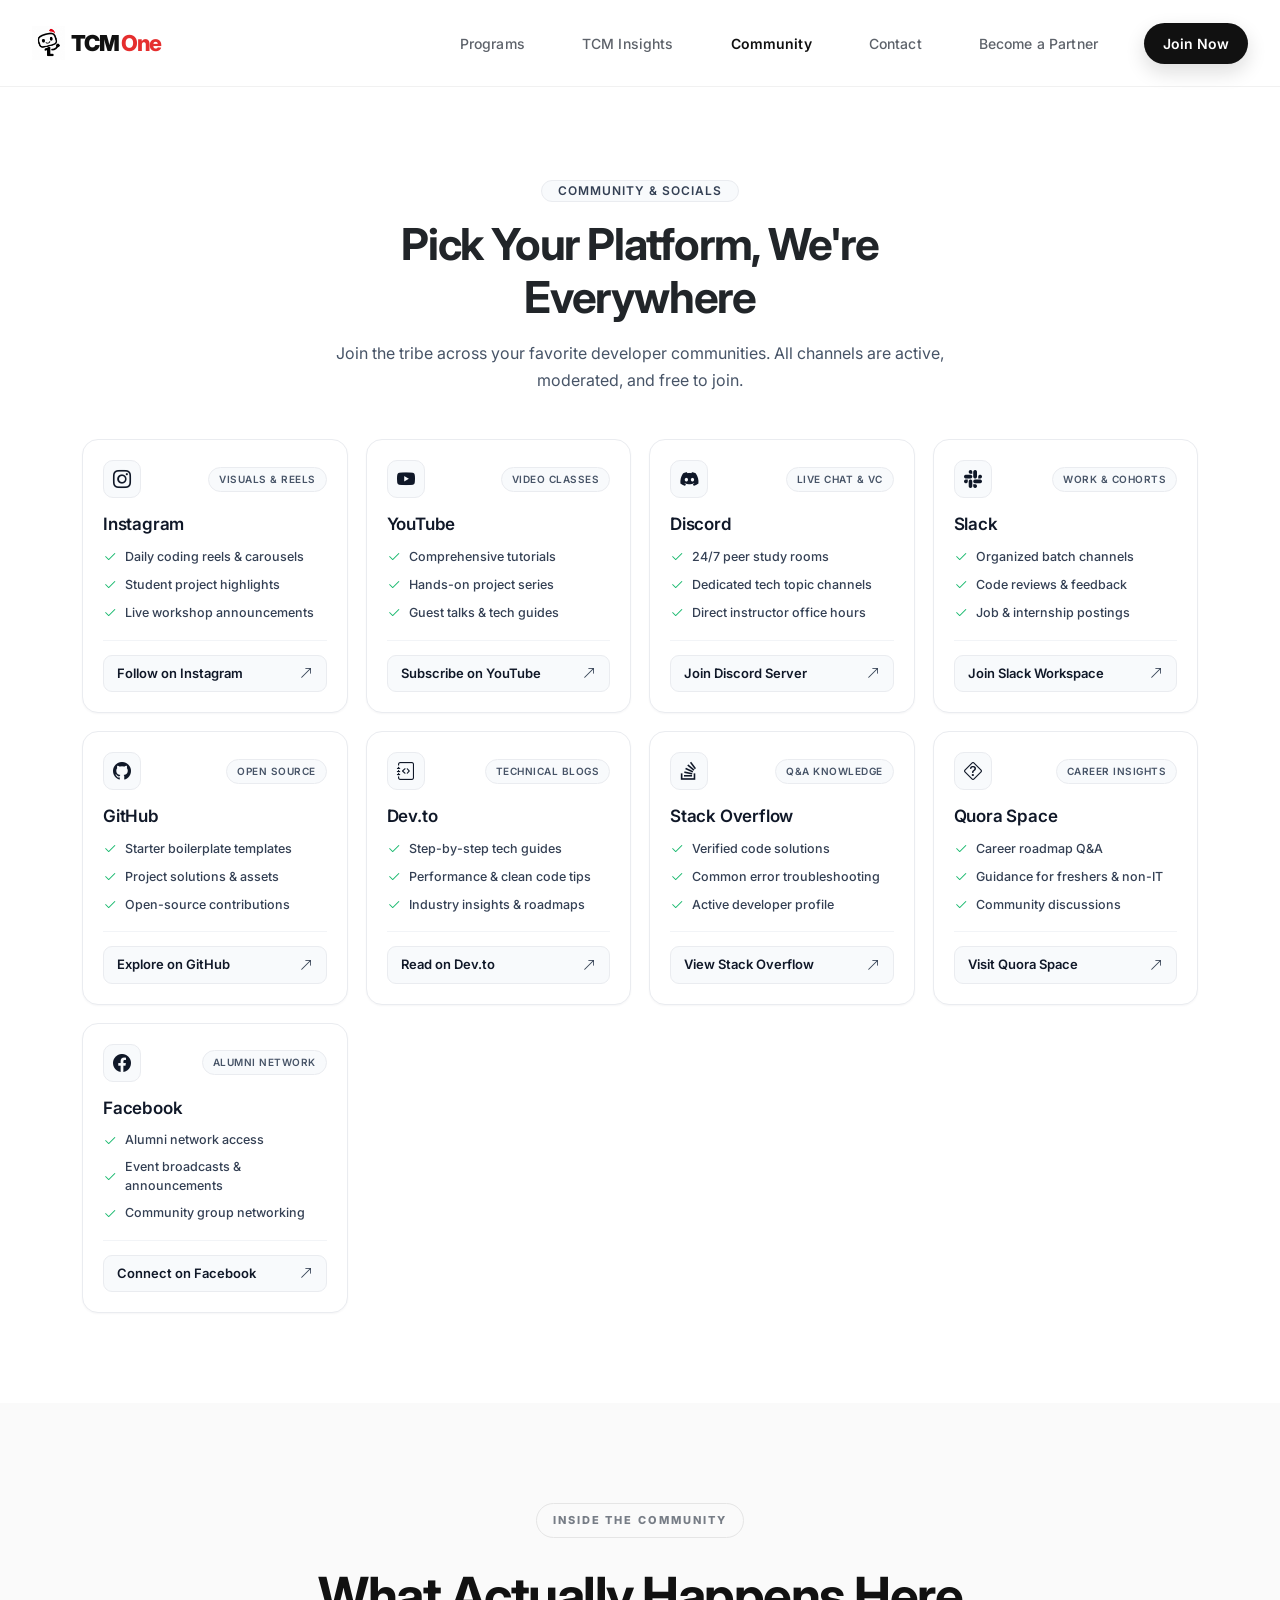
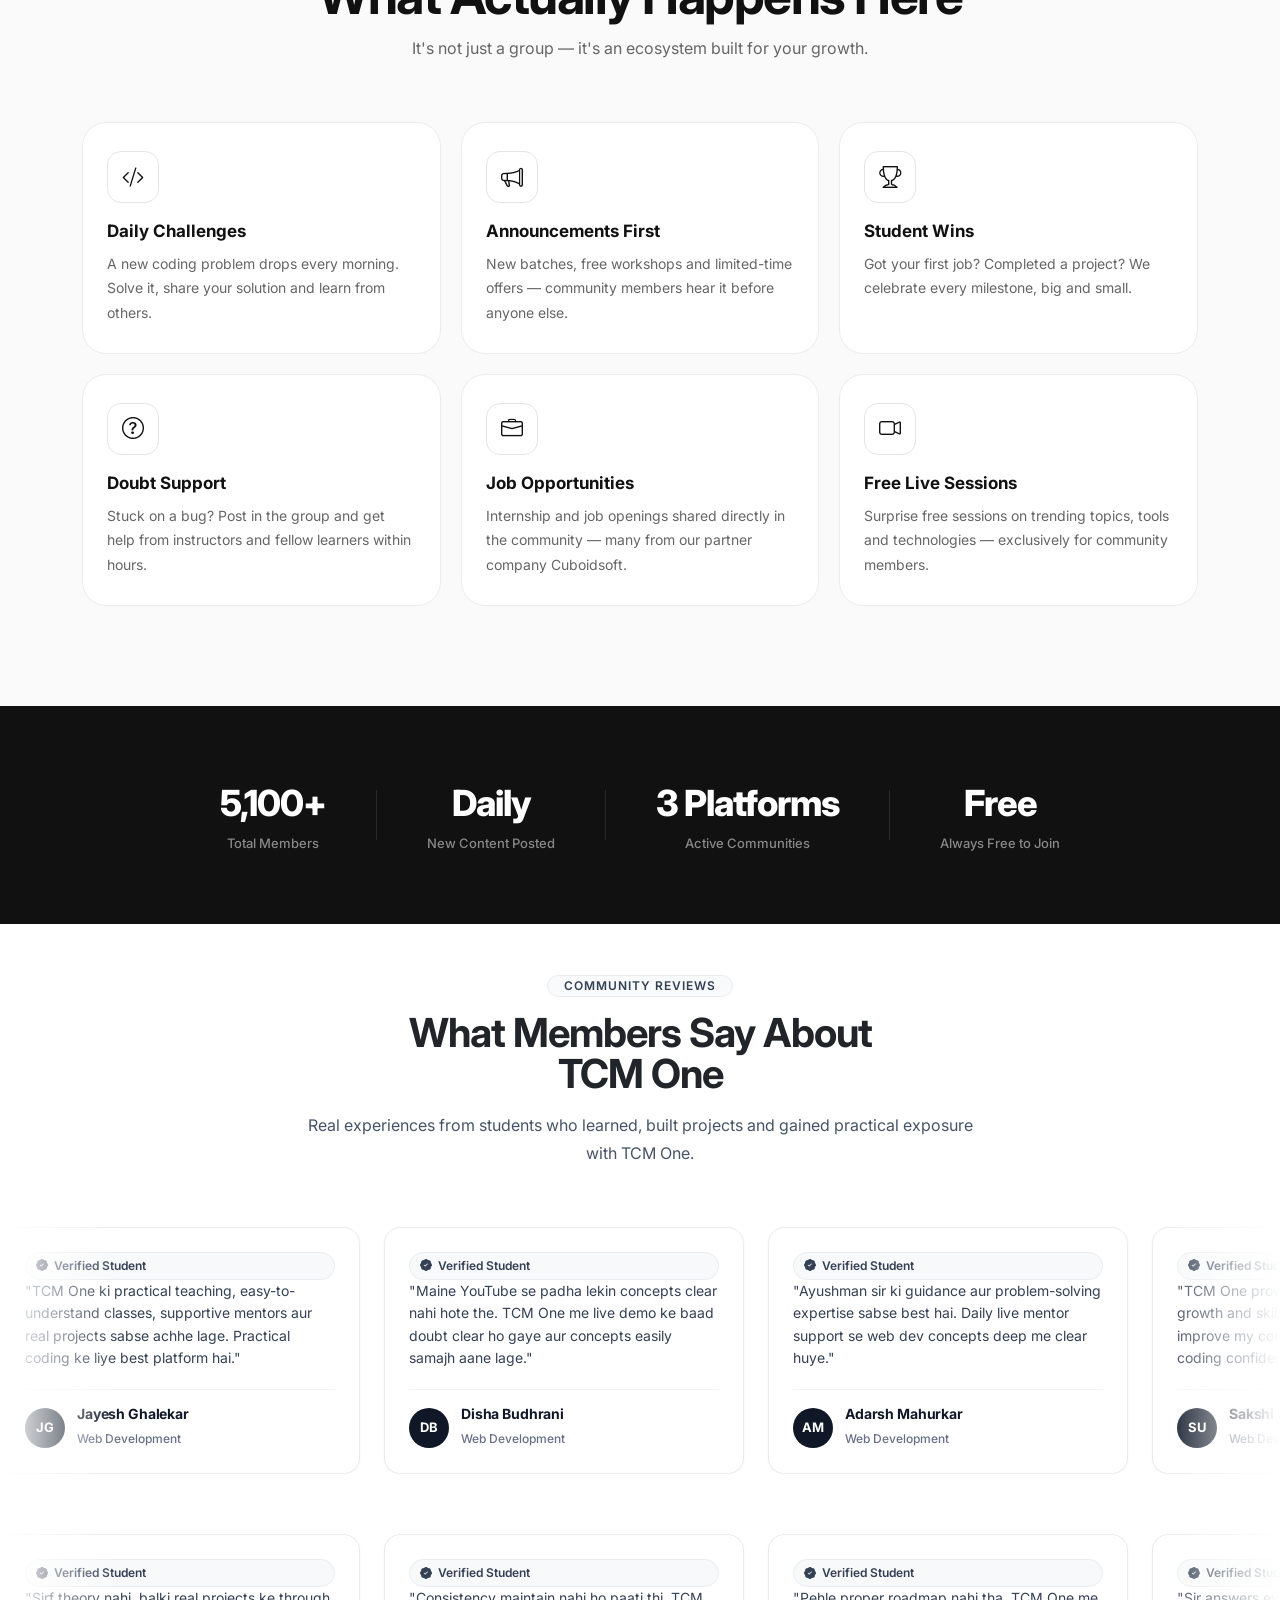
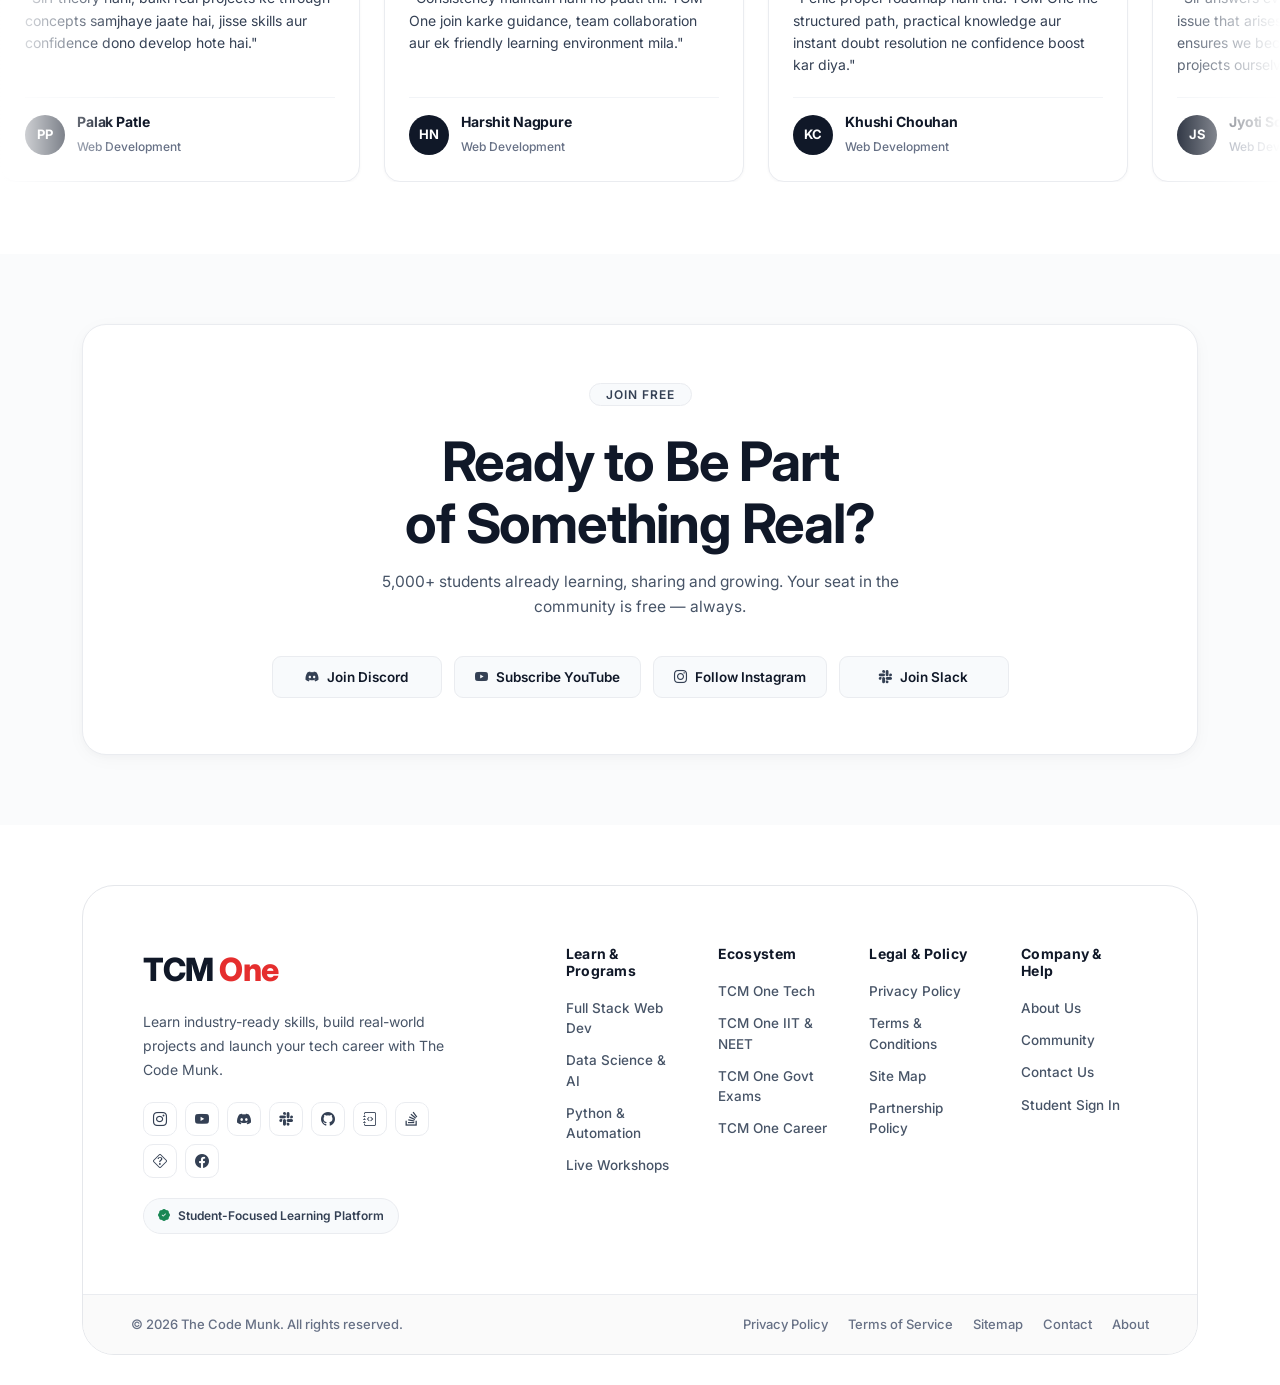
==== commit bfa1b3c0: "Update site footer, privacy, terms, sitemap pages, responsive course tabs, IT-only programs content " ====
--- a/community.html
+++ b/community.html
@@ -63,6 +63,7 @@
     <link href="https://cdn.jsdelivr.net/npm/bootstrap@5.3.3/dist/css/bootstrap.min.css" rel="stylesheet">
     <link rel="stylesheet" href="https://cdn.jsdelivr.net/npm/bootstrap-icons@1.11.3/font/bootstrap-icons.min.css">
     <link rel="stylesheet" href="./assets/style.css">
+    <link rel="stylesheet" href="./assets/landing-polish.css">
     <link rel="stylesheet" href="./assets/community.css">
     <link rel="stylesheet" href="./assets/skeleton.css">
     <link rel="stylesheet" href="./assets/auth.css">
@@ -110,141 +111,240 @@
         </div>
     </header>
 
-    <!-- ===== HERO ===== -->
-    <section class="cm-hero">
-        <div class="container">
-            <div class="cm-hero-inner">
-                <span class="cm-hero-tag">
-                    <i class="bi bi-people-fill"></i>
-                    Join the Tribe
-                </span>
-                <h1>Learn Together,<br>Grow Together</h1>
-                <p>
-                    Be part of a community of 5,000+ learners, developers and creators.
-                    Get help, share progress, and find opportunities &mdash; all in one place.
-                </p>
-                <div class="cm-hero-pills">
-                    <span><i class="bi bi-people"></i> 5,000+ Members</span>
-                    <span><i class="bi bi-chat-dots"></i> Active Daily</span>
-                    <span><i class="bi bi-shield-check"></i> Safe Space</span>
-                    <span><i class="bi bi-gift"></i> Free to Join</span>
-                </div>
-            </div>
-        </div>
-        <!-- Floating blobs -->
-        <div class="cm-blob cm-blob-1"></div>
-        <div class="cm-blob cm-blob-2"></div>
-    </section>
+
 
     <!-- ===== PLATFORM CARDS ===== -->
     <section class="cm-platforms">
         <div class="container">
 
-            <div class="cm-section-label text-center">
-                <span class="section-tag">PLATFORMS</span>
-                <h2>Pick Your Platform, <br class="d-none d-md-block">We're Everywhere</h2>
-                <p>Join whichever platform suits you. All communities are active and moderated.</p>
-            </div>
-
-            <div class="cm-cards-grid">
-
-                <!-- WhatsApp -->
-                <div class="cm-platform-card cm-wa">
-                    <div class="cm-platform-top">
-                        <div class="cm-platform-icon">
-                            <i class="bi bi-whatsapp"></i>
-                        </div>
-                        <div class="cm-platform-badge">Most Active</div>
-                    </div>
-                    <h3>WhatsApp Community</h3>
-                    <p>
-                        Our most active space. Get daily coding tips, assignment
-                        reminders, doubt support and direct access to instructors.
-                    </p>
-                    <ul class="cm-platform-perks">
-                        <li><i class="bi bi-check2"></i> Daily coding challenges</li>
-                        <li><i class="bi bi-check2"></i> Doubt clearing by TAs</li>
-                        <li><i class="bi bi-check2"></i> Job &amp; internship alerts</li>
-                        <li><i class="bi bi-check2"></i> Session reminders &amp; updates</li>
-                    </ul>
-                    <div class="cm-members-row">
-                        <div class="cm-member-avatars">
-                            <span>A</span><span>R</span><span>P</span><span>S</span>
-                            <span class="more">+2K</span>
-                        </div>
-                        <span class="cm-online-dot"></span>
-                        <small>2,800+ members</small>
-                    </div>
-                    <a href="https://whatsapp.com/channel/0029Vb7m2GJ7YSd6kaP8qt1t" target="_blank" rel="noopener" class="cm-join-btn cm-wa-btn">
-                        <i class="bi bi-whatsapp"></i>
-                        Join WhatsApp Group
-                    </a>
-                </div>
-
-                <!-- Instagram -->
-                <div class="cm-platform-card cm-ig">
-                    <div class="cm-platform-top">
-                        <div class="cm-platform-icon">
-                            <i class="bi bi-instagram"></i>
-                        </div>
-                        <div class="cm-platform-badge">Daily Content</div>
-                    </div>
-                    <h3>Instagram Community</h3>
-                    <p>
-                        Follow us for daily reels, coding tips, student wins,
-                        behind-the-scenes of live sessions and career advice.
-                    </p>
-                    <ul class="cm-platform-perks">
-                        <li><i class="bi bi-check2"></i> Daily coding reels &amp; tips</li>
-                        <li><i class="bi bi-check2"></i> Student success stories</li>
-                        <li><i class="bi bi-check2"></i> Live session highlights</li>
-                        <li><i class="bi bi-check2"></i> Giveaways &amp; contests</li>
-                    </ul>
-                    <div class="cm-members-row">
-                        <div class="cm-member-avatars">
-                            <span>K</span><span>M</span><span>V</span><span>N</span>
-                            <span class="more">+1K</span>
-                        </div>
-                        <span class="cm-online-dot"></span>
-                        <small>1,400+ followers</small>
-                    </div>
-                    <a href="https://www.instagram.com/tcmone.academy/" target="_blank" rel="noopener" class="cm-join-btn cm-ig-btn">
-                        <i class="bi bi-instagram"></i>
-                        Follow on Instagram
-                    </a>
-                </div>
-
-                <!-- Facebook -->
-                <div class="cm-platform-card cm-fb">
-                    <div class="cm-platform-top">
-                        <div class="cm-platform-icon">
-                            <i class="bi bi-facebook"></i>
-                        </div>
-                        <div class="cm-platform-badge">Discussion Hub</div>
-                    </div>
-                    <h3>Facebook Group</h3>
-                    <p>
-                        A dedicated group for deep discussions, project sharing,
-                        peer feedback and connecting with alumni who are now working.
-                    </p>
-                    <ul class="cm-platform-perks">
-                        <li><i class="bi bi-check2"></i> Project showcase &amp; feedback</li>
-                        <li><i class="bi bi-check2"></i> Alumni network access</li>
-                        <li><i class="bi bi-check2"></i> Weekly discussion threads</li>
-                        <li><i class="bi bi-check2"></i> Resource files &amp; guides</li>
-                    </ul>
-                    <div class="cm-members-row">
-                        <div class="cm-member-avatars">
-                            <span>D</span><span>J</span><span>T</span><span>L</span>
-                            <span class="more">+800</span>
-                        </div>
-                        <span class="cm-online-dot"></span>
-                        <small>900+ members</small>
-                    </div>
-                    <a href="https://www.facebook.com/thecodemunk/" target="_blank" rel="noopener" class="cm-join-btn cm-fb-btn">
-                        <i class="bi bi-facebook"></i>
-                        Join Facebook Group
-                    </a>
+            <div class="cm-section-label text-center" style="margin-top: 20px; margin-bottom: 45px;">
+                <span class="badge bg-light border px-3 py-1.5 rounded-pill fw-semibold mb-2 small text-uppercase" style="letter-spacing: 1px; color: #344054; border-color: #eaecf0 !important; background: #f8fafc !important;">
+                    COMMUNITY &amp; SOCIALS
+                </span>
+                <h1 class="fw-bold text-dark mt-2 mb-3" style="font-size: clamp(28px, 4.5vw, 44px); letter-spacing: -1.2px;">
+                    Pick Your Platform, We're Everywhere
+                </h1>
+                <p class="text-secondary mx-auto" style="max-width: 620px; color: #475467 !important; font-size: 16px;">
+                    Join the tribe across your favorite developer communities. All channels are active, moderated, and free to join.
+                </p>
+            </div>
+
+                        <div class="cm-cards-grid">
+
+                <!-- 1. Instagram -->
+                <div class="cm-platform-card">
+                    <div>
+                        <div class="cm-platform-top">
+                            <div class="cm-platform-icon">
+                                <i class="bi bi-instagram"></i>
+                            </div>
+                            <div class="cm-platform-badge">Visuals &amp; Reels</div>
+                        </div>
+                        <h3>Instagram</h3>
+                        <ul class="cm-platform-perks">
+                            <li><i class="bi bi-check2"></i> Daily coding reels &amp; carousels</li>
+                            <li><i class="bi bi-check2"></i> Student project highlights</li>
+                            <li><i class="bi bi-check2"></i> Live workshop announcements</li>
+                        </ul>
+                    </div>
+                    <div class="cm-platform-footer">
+                        <a href="https://www.instagram.com/tcmoneindia?igsi=ZDdmM2xxZjNwNXIw&amp;utm_source=qr" target="_blank" rel="noopener" class="cm-join-btn">
+                            <span>Follow on Instagram</span>
+                            <i class="bi bi-arrow-up-right"></i>
+                        </a>
+                    </div>
+                </div>
+
+                <!-- 2. YouTube -->
+                <div class="cm-platform-card">
+                    <div>
+                        <div class="cm-platform-top">
+                            <div class="cm-platform-icon">
+                                <i class="bi bi-youtube"></i>
+                            </div>
+                            <div class="cm-platform-badge">Video Classes</div>
+                        </div>
+                        <h3>YouTube</h3>
+                        <ul class="cm-platform-perks">
+                            <li><i class="bi bi-check2"></i> Comprehensive tutorials</li>
+                            <li><i class="bi bi-check2"></i> Hands-on project series</li>
+                            <li><i class="bi bi-check2"></i> Guest talks &amp; tech guides</li>
+                        </ul>
+                    </div>
+                    <div class="cm-platform-footer">
+                        <a href="https://youtube.com/@tcmoneindia?si=8K2zGA0ki3LWJt7g" target="_blank" rel="noopener" class="cm-join-btn">
+                            <span>Subscribe on YouTube</span>
+                            <i class="bi bi-arrow-up-right"></i>
+                        </a>
+                    </div>
+                </div>
+
+                <!-- 3. Discord -->
+                <div class="cm-platform-card">
+                    <div>
+                        <div class="cm-platform-top">
+                            <div class="cm-platform-icon">
+                                <i class="bi bi-discord"></i>
+                            </div>
+                            <div class="cm-platform-badge">Live Chat &amp; VC</div>
+                        </div>
+                        <h3>Discord</h3>
+                        <ul class="cm-platform-perks">
+                            <li><i class="bi bi-check2"></i> 24/7 peer study rooms</li>
+                            <li><i class="bi bi-check2"></i> Dedicated tech topic channels</li>
+                            <li><i class="bi bi-check2"></i> Direct instructor office hours</li>
+                        </ul>
+                    </div>
+                    <div class="cm-platform-footer">
+                        <a href="https://discord.gg/ERrrxgePj" target="_blank" rel="noopener" class="cm-join-btn">
+                            <span>Join Discord Server</span>
+                            <i class="bi bi-arrow-up-right"></i>
+                        </a>
+                    </div>
+                </div>
+
+                <!-- 4. Slack -->
+                <div class="cm-platform-card">
+                    <div>
+                        <div class="cm-platform-top">
+                            <div class="cm-platform-icon">
+                                <i class="bi bi-slack"></i>
+                            </div>
+                            <div class="cm-platform-badge">Work &amp; Cohorts</div>
+                        </div>
+                        <h3>Slack</h3>
+                        <ul class="cm-platform-perks">
+                            <li><i class="bi bi-check2"></i> Organized batch channels</li>
+                            <li><i class="bi bi-check2"></i> Code reviews &amp; feedback</li>
+                            <li><i class="bi bi-check2"></i> Job &amp; internship postings</li>
+                        </ul>
+                    </div>
+                    <div class="cm-platform-footer">
+                        <a href="https://tcmone.slack.com/archives/D0BUKS3K38F" target="_blank" rel="noopener" class="cm-join-btn">
+                            <span>Join Slack Workspace</span>
+                            <i class="bi bi-arrow-up-right"></i>
+                        </a>
+                    </div>
+                </div>
+
+                <!-- 5. GitHub -->
+                <div class="cm-platform-card">
+                    <div>
+                        <div class="cm-platform-top">
+                            <div class="cm-platform-icon">
+                                <i class="bi bi-github"></i>
+                            </div>
+                            <div class="cm-platform-badge">Open Source</div>
+                        </div>
+                        <h3>GitHub</h3>
+                        <ul class="cm-platform-perks">
+                            <li><i class="bi bi-check2"></i> Starter boilerplate templates</li>
+                            <li><i class="bi bi-check2"></i> Project solutions &amp; assets</li>
+                            <li><i class="bi bi-check2"></i> Open-source contributions</li>
+                        </ul>
+                    </div>
+                    <div class="cm-platform-footer">
+                        <a href="https://github.com/tcmone" target="_blank" rel="noopener" class="cm-join-btn">
+                            <span>Explore on GitHub</span>
+                            <i class="bi bi-arrow-up-right"></i>
+                        </a>
+                    </div>
+                </div>
+
+                <!-- 6. Dev.to -->
+                <div class="cm-platform-card">
+                    <div>
+                        <div class="cm-platform-top">
+                            <div class="cm-platform-icon">
+                                <i class="bi bi-journal-code"></i>
+                            </div>
+                            <div class="cm-platform-badge">Technical Blogs</div>
+                        </div>
+                        <h3>Dev.to</h3>
+                        <ul class="cm-platform-perks">
+                            <li><i class="bi bi-check2"></i> Step-by-step tech guides</li>
+                            <li><i class="bi bi-check2"></i> Performance &amp; clean code tips</li>
+                            <li><i class="bi bi-check2"></i> Industry insights &amp; roadmaps</li>
+                        </ul>
+                    </div>
+                    <div class="cm-platform-footer">
+                        <a href="https://dev.to/tcmone" target="_blank" rel="noopener" class="cm-join-btn">
+                            <span>Read on Dev.to</span>
+                            <i class="bi bi-arrow-up-right"></i>
+                        </a>
+                    </div>
+                </div>
+
+                <!-- 7. Stack Overflow -->
+                <div class="cm-platform-card">
+                    <div>
+                        <div class="cm-platform-top">
+                            <div class="cm-platform-icon">
+                                <i class="bi bi-stack-overflow"></i>
+                            </div>
+                            <div class="cm-platform-badge">Q&amp;A Knowledge</div>
+                        </div>
+                        <h3>Stack Overflow</h3>
+                        <ul class="cm-platform-perks">
+                            <li><i class="bi bi-check2"></i> Verified code solutions</li>
+                            <li><i class="bi bi-check2"></i> Common error troubleshooting</li>
+                            <li><i class="bi bi-check2"></i> Active developer profile</li>
+                        </ul>
+                    </div>
+                    <div class="cm-platform-footer">
+                        <a href="https://stackoverflow.com/users/33091425/tcmone" target="_blank" rel="noopener" class="cm-join-btn">
+                            <span>View Stack Overflow</span>
+                            <i class="bi bi-arrow-up-right"></i>
+                        </a>
+                    </div>
+                </div>
+
+                <!-- 8. Quora -->
+                <div class="cm-platform-card">
+                    <div>
+                        <div class="cm-platform-top">
+                            <div class="cm-platform-icon">
+                                <i class="bi bi-question-diamond"></i>
+                            </div>
+                            <div class="cm-platform-badge">Career Insights</div>
+                        </div>
+                        <h3>Quora Space</h3>
+                        <ul class="cm-platform-perks">
+                            <li><i class="bi bi-check2"></i> Career roadmap Q&amp;A</li>
+                            <li><i class="bi bi-check2"></i> Guidance for freshers &amp; non-IT</li>
+                            <li><i class="bi bi-check2"></i> Community discussions</li>
+                        </ul>
+                    </div>
+                    <div class="cm-platform-footer">
+                        <a href="https://tcmonesspace.quora.com/?ch=17&amp;oid=8193858&amp;share=396067ef&amp;srid=5IUClU&amp;target_type=tribe" target="_blank" rel="noopener" class="cm-join-btn">
+                            <span>Visit Quora Space</span>
+                            <i class="bi bi-arrow-up-right"></i>
+                        </a>
+                    </div>
+                </div>
+
+                <!-- 9. Facebook -->
+                <div class="cm-platform-card">
+                    <div>
+                        <div class="cm-platform-top">
+                            <div class="cm-platform-icon">
+                                <i class="bi bi-facebook"></i>
+                            </div>
+                            <div class="cm-platform-badge">Alumni Network</div>
+                        </div>
+                        <h3>Facebook</h3>
+                        <ul class="cm-platform-perks">
+                            <li><i class="bi bi-check2"></i> Alumni network access</li>
+                            <li><i class="bi bi-check2"></i> Event broadcasts &amp; announcements</li>
+                            <li><i class="bi bi-check2"></i> Community group networking</li>
+                        </ul>
+                    </div>
+                    <div class="cm-platform-footer">
+                        <a href="https://www.facebook.com/share/1e8RrFuVeD/?mibextid=wwXIfr" target="_blank" rel="noopener" class="cm-join-btn">
+                            <span>Connect on Facebook</span>
+                            <i class="bi bi-arrow-up-right"></i>
+                        </a>
+                    </div>
                 </div>
 
             </div>
@@ -329,47 +429,269 @@
         </div>
     </section>
 
-    <!-- ===== TESTIMONIALS ===== -->
-    <section class="cm-testimonials">
+    <!-- ===== WHAT MEMBERS SAY ===== -->
+    <section class="reviews-section py-5">
         <div class="container">
-            <div class="cm-section-label text-center">
-                <span class="section-tag">VOICES</span>
-                <h2>What Members Say</h2>
-            </div>
-            <div class="cm-testi-grid">
-
-                <div class="cm-testi-card">
-                    <div class="cm-testi-quote">"</div>
-                    <p>The WhatsApp group is genuinely helpful. Every time I get stuck, someone replies within 30 minutes. It feels like a study group, not just a broadcast channel.</p>
-                    <div class="cm-testi-user">
-                        <div class="cm-testi-avatar">R</div>
-                        <div>
-                            <strong>Rahul Sharma</strong>
-                            <span>Full Stack Student</span>
-                        </div>
-                    </div>
-                </div>
-
-                <div class="cm-testi-card">
-                    <div class="cm-testi-quote">"</div>
-                    <p>I got to know about my internship at Cuboidsoft through the Facebook group. The alumni there are very supportive and always share opportunities.</p>
-                    <div class="cm-testi-user">
-                        <div class="cm-testi-avatar">P</div>
-                        <div>
-                            <strong>Priya Nair</strong>
-                            <span>Python Batch Alumni</span>
-                        </div>
-                    </div>
-                </div>
-
-                <div class="cm-testi-card">
-                    <div class="cm-testi-quote">"</div>
-                    <p>TCM's Instagram is the only coding page I actually enjoy. The reels are short, practical and always something I can apply right away.</p>
-                    <div class="cm-testi-user">
-                        <div class="cm-testi-avatar">A</div>
-                        <div>
-                            <strong>Arjun Mehta</strong>
-                            <span>Frontend Development</span>
+            <div class="section-header text-center mb-5">
+                <span class="badge bg-light border px-3 py-1.5 rounded-pill fw-semibold mb-2 small text-uppercase" style="letter-spacing: 1px; color: #344054; border-color: #eaecf0 !important; background: #f8fafc !important;">
+                    COMMUNITY REVIEWS
+                </span>
+                <h2 class="section-title fw-bold text-dark mt-2 mb-3" style="font-size: clamp(28px, 4vw, 40px); letter-spacing: -1px;">
+                    What Members Say About<br>TCM One
+                </h2>
+                <p class="section-description text-secondary mx-auto" style="max-width: 680px; color: #475467 !important; font-size: 16px;">
+                    Real experiences from students who learned, built projects and gained practical exposure with TCM One.
+                </p>
+            </div>
+        </div>
+
+        <!-- ROW 1 -->
+        <div class="marquee-wrapper">
+            <div class="marquee-track">
+
+                <div class="review-card">
+                    <div class="review-badge">
+                        <i class="bi bi-patch-check-fill"></i>
+                        Verified Student
+                    </div>
+                    <p>
+                        "TCM One ki practical teaching, easy-to-understand classes, supportive mentors aur real projects sabse achhe lage. Practical coding ke liye best platform hai."
+                    </p>
+                    <div class="review-user">
+                        <div class="avatar">JG</div>
+                        <div>
+                            <h5>Jayesh Ghalekar</h5>
+                            <span>Web Development</span>
+                        </div>
+                    </div>
+                </div>
+
+                <div class="review-card">
+                    <div class="review-badge">
+                        <i class="bi bi-patch-check-fill"></i>
+                        Verified Student
+                    </div>
+                    <p>
+                        "Maine YouTube se padha lekin concepts clear nahi hote the. TCM One me live demo ke baad doubt clear ho gaye aur concepts easily samajh aane lage."
+                    </p>
+                    <div class="review-user">
+                        <div class="avatar">DB</div>
+                        <div>
+                            <h5>Disha Budhrani</h5>
+                            <span>Web Development</span>
+                        </div>
+                    </div>
+                </div>
+
+                <div class="review-card">
+                    <div class="review-badge">
+                        <i class="bi bi-patch-check-fill"></i>
+                        Verified Student
+                    </div>
+                    <p>
+                        "Ayushman sir ki guidance aur problem-solving expertise sabse best hai. Daily live mentor support se web dev concepts deep me clear huye."
+                    </p>
+                    <div class="review-user">
+                        <div class="avatar">AM</div>
+                        <div>
+                            <h5>Adarsh Mahurkar</h5>
+                            <span>Web Development</span>
+                        </div>
+                    </div>
+                </div>
+
+                <div class="review-card">
+                    <div class="review-badge">
+                        <i class="bi bi-patch-check-fill"></i>
+                        Verified Student
+                    </div>
+                    <p>
+                        "TCM One provides opportunities for personal growth and skill development. It helped improve my communication, leadership, and coding confidence significantly."
+                    </p>
+                    <div class="review-user">
+                        <div class="avatar">SU</div>
+                        <div>
+                            <h5>Sakshi Somnath Umbare</h5>
+                            <span>Web Development</span>
+                        </div>
+                    </div>
+                </div>
+
+                <!-- DUPLICATE TRACK FOR CONTINUOUS SCROLL -->
+                <div class="review-card">
+                    <div class="review-badge">
+                        <i class="bi bi-patch-check-fill"></i>
+                        Verified Student
+                    </div>
+                    <p>
+                        "TCM One ki practical teaching, easy-to-understand classes, supportive mentors aur real projects sabse achhe lage. Practical coding ke liye best platform hai."
+                    </p>
+                    <div class="review-user">
+                        <div class="avatar">JG</div>
+                        <div>
+                            <h5>Jayesh Ghalekar</h5>
+                            <span>Web Development</span>
+                        </div>
+                    </div>
+                </div>
+
+                <div class="review-card">
+                    <div class="review-badge">
+                        <i class="bi bi-patch-check-fill"></i>
+                        Verified Student
+                    </div>
+                    <p>
+                        "Maine YouTube se padha lekin concepts clear nahi hote the. TCM One me live demo ke baad doubt clear ho gaye aur concepts easily samajh aane lage."
+                    </p>
+                    <div class="review-user">
+                        <div class="avatar">DB</div>
+                        <div>
+                            <h5>Disha Budhrani</h5>
+                            <span>Web Development</span>
+                        </div>
+                    </div>
+                </div>
+
+            </div>
+        </div>
+
+        <!-- ROW 2 -->
+        <div class="marquee-wrapper reverse">
+            <div class="marquee-track">
+
+                <div class="review-card">
+                    <div class="review-badge">
+                        <i class="bi bi-patch-check-fill"></i>
+                        Verified Student
+                    </div>
+                    <p>
+                        "Sirf theory nahi, balki real projects ke through concepts samjhaye jaate hai, jisse skills aur confidence dono develop hote hai."
+                    </p>
+                    <div class="review-user">
+                        <div class="avatar">PP</div>
+                        <div>
+                            <h5>Palak Patle</h5>
+                            <span>Web Development</span>
+                        </div>
+                    </div>
+                </div>
+
+                <div class="review-card">
+                    <div class="review-badge">
+                        <i class="bi bi-patch-check-fill"></i>
+                        Verified Student
+                    </div>
+                    <p>
+                        "Consistency maintain nahi ho paati thi. TCM One join karke guidance, team collaboration aur ek friendly learning environment mila."
+                    </p>
+                    <div class="review-user">
+                        <div class="avatar">HN</div>
+                        <div>
+                            <h5>Harshit Nagpure</h5>
+                            <span>Web Development</span>
+                        </div>
+                    </div>
+                </div>
+
+                <div class="review-card">
+                    <div class="review-badge">
+                        <i class="bi bi-patch-check-fill"></i>
+                        Verified Student
+                    </div>
+                    <p>
+                        "Pehle proper roadmap nahi tha. TCM One me structured path, practical knowledge aur instant doubt resolution ne confidence boost kar diya."
+                    </p>
+                    <div class="review-user">
+                        <div class="avatar">KC</div>
+                        <div>
+                            <h5>Khushi Chouhan</h5>
+                            <span>Web Development</span>
+                        </div>
+                    </div>
+                </div>
+
+                <div class="review-card">
+                    <div class="review-badge">
+                        <i class="bi bi-patch-check-fill"></i>
+                        Verified Student
+                    </div>
+                    <p>
+                        "Sir answers every question and helps with any issue that arises. Along with solving doubts, he ensures we become capable of handling projects ourselves."
+                    </p>
+                    <div class="review-user">
+                        <div class="avatar">JS</div>
+                        <div>
+                            <h5>Jyoti Soni</h5>
+                            <span>Web Development</span>
+                        </div>
+                    </div>
+                </div>
+
+                <!-- DUPLICATE TRACK FOR CONTINUOUS SCROLL -->
+                <div class="review-card">
+                    <div class="review-badge">
+                        <i class="bi bi-patch-check-fill"></i>
+                        Verified Student
+                    </div>
+                    <p>
+                        "Sirf theory nahi, balki real projects ke through concepts samjhaye jaate hai, jisse skills aur confidence dono develop hote hai."
+                    </p>
+                    <div class="review-user">
+                        <div class="avatar">PP</div>
+                        <div>
+                            <h5>Palak Patle</h5>
+                            <span>Web Development</span>
+                        </div>
+                    </div>
+                </div>
+
+                <div class="review-card">
+                    <div class="review-badge">
+                        <i class="bi bi-patch-check-fill"></i>
+                        Verified Student
+                    </div>
+                    <p>
+                        "Consistency maintain nahi ho paati thi. TCM One join karke guidance, team collaboration aur ek friendly learning environment mila."
+                    </p>
+                    <div class="review-user">
+                        <div class="avatar">HN</div>
+                        <div>
+                            <h5>Harshit Nagpure</h5>
+                            <span>Web Development</span>
+                        </div>
+                    </div>
+                </div>
+
+                <div class="review-card">
+                    <div class="review-badge">
+                        <i class="bi bi-patch-check-fill"></i>
+                        Verified Student
+                    </div>
+                    <p>
+                        "Pehle proper roadmap nahi tha. TCM One me structured path, practical knowledge aur instant doubt resolution ne confidence boost kar diya."
+                    </p>
+                    <div class="review-user">
+                        <div class="avatar">KC</div>
+                        <div>
+                            <h5>Khushi Chouhan</h5>
+                            <span>Web Development</span>
+                        </div>
+                    </div>
+                </div>
+
+                <div class="review-card">
+                    <div class="review-badge">
+                        <i class="bi bi-patch-check-fill"></i>
+                        Verified Student
+                    </div>
+                    <p>
+                        "Sir answers every question and helps with any issue that arises. Along with solving doubts, he ensures we become capable of handling projects ourselves."
+                    </p>
+                    <div class="review-user">
+                        <div class="avatar">JS</div>
+                        <div>
+                            <h5>Jyoti Soni</h5>
+                            <span>Web Development</span>
                         </div>
                     </div>
                 </div>
@@ -382,18 +704,23 @@
     <section class="cm-cta">
         <div class="container">
             <div class="cm-cta-card">
-                <span class="section-tag">JOIN FREE</span>
+                <span class="badge bg-light border px-3 py-1.5 rounded-pill fw-semibold mb-2 small text-uppercase" style="letter-spacing: 1px; color: #344054; border-color: #eaecf0 !important; background: #f8fafc !important;">
+                    JOIN FREE
+                </span>
                 <h2>Ready to Be Part<br>of Something Real?</h2>
                 <p>5,000+ students already learning, sharing and growing. Your seat in the community is free &mdash; always.</p>
                 <div class="cm-cta-btns">
-                    <a href="https://whatsapp.com/channel/0029Vb7m2GJ7YSd6kaP8qt1t" target="_blank" class="cm-join-btn cm-wa-btn">
-                        <i class="bi bi-whatsapp"></i> Join WhatsApp
+                    <a href="https://discord.gg/ERrrxgePj" target="_blank" rel="noopener" class="cm-join-btn">
+                        <i class="bi bi-discord"></i> Join Discord
                     </a>
-                    <a href="https://www.instagram.com/tcmone.academy/" target="_blank" class="cm-join-btn cm-ig-btn">
+                    <a href="https://youtube.com/@tcmoneindia?si=8K2zGA0ki3LWJt7g" target="_blank" rel="noopener" class="cm-join-btn">
+                        <i class="bi bi-youtube"></i> Subscribe YouTube
+                    </a>
+                    <a href="https://www.instagram.com/tcmoneindia?igsi=ZDdmM2xxZjNwNXIw&amp;utm_source=qr" target="_blank" rel="noopener" class="cm-join-btn">
                         <i class="bi bi-instagram"></i> Follow Instagram
                     </a>
-                    <a href="https://www.facebook.com/thecodemunk/" target="_blank" class="cm-join-btn cm-fb-btn">
-                        <i class="bi bi-facebook"></i> Join Facebook
+                    <a href="https://tcmone.slack.com/archives/D0BUKS3K38F" target="_blank" rel="noopener" class="cm-join-btn">
+                        <i class="bi bi-slack"></i> Join Slack
                     </a>
                 </div>
             </div>
@@ -401,50 +728,80 @@
     </section>
 
     <!-- ===== FOOTER ===== -->
+        <!-- ========== FOOTER ========== -->
     <footer class="footer">
         <div class="container">
             <div class="footer-card">
                 <div class="footer-top">
+
+                    <!-- Brand Column -->
                     <div class="footer-brand">
-                        <a href="index.html" class="footer-logo">TCM One</a>
-                        <p>Learn industry-ready skills, build real-world projects and gain practical experience with The Code Munk.</p>
+                        <a href="index.html" class="footer-logo">TCM <span class="logo-one">One</span></a>
+                        <p>
+                            Learn industry-ready skills, build real-world projects and launch your tech career with The Code Munk.
+                        </p>
                         <div class="footer-social">
-                            <a href="https://www.instagram.com/tcmone.academy" target="_blank" rel="noopener"><i class="bi bi-instagram"></i></a>
-                            <a href="https://www.linkedin.com/company/thecodemunk" target="_blank" rel="noopener"><i class="bi bi-linkedin"></i></a>
-                            <a href="https://www.youtube.com/@thecodemunk" target="_blank" rel="noopener"><i class="bi bi-youtube"></i></a>
-                            <a href="https://wa.me/919238695500" target="_blank" rel="noopener"><i class="bi bi-whatsapp"></i></a>
-                        </div>
-                        <div class="footer-tag"><i class="bi bi-check-circle-fill"></i> Student Focused Learning</div>
-                    </div>
+                            <a href="https://www.instagram.com/tcmoneindia?igsi=ZDdmM2xxZjNwNXIw&amp;utm_source=qr" target="_blank" rel="noopener" title="Instagram"><i class="bi bi-instagram"></i></a>
+                            <a href="https://youtube.com/@tcmoneindia?si=8K2zGA0ki3LWJt7g" target="_blank" rel="noopener" title="YouTube"><i class="bi bi-youtube"></i></a>
+                            <a href="https://discord.gg/ERrrxgePj" target="_blank" rel="noopener" title="Discord"><i class="bi bi-discord"></i></a>
+                            <a href="https://tcmone.slack.com/archives/D0BUKS3K38F" target="_blank" rel="noopener" title="Slack"><i class="bi bi-slack"></i></a>
+                            <a href="https://github.com/tcmone" target="_blank" rel="noopener" title="GitHub"><i class="bi bi-github"></i></a>
+                            <a href="https://dev.to/tcmone" target="_blank" rel="noopener" title="Dev.to"><i class="bi bi-journal-code"></i></a>
+                            <a href="https://stackoverflow.com/users/33091425/tcmone" target="_blank" rel="noopener" title="Stack Overflow"><i class="bi bi-stack-overflow"></i></a>
+                            <a href="https://tcmonesspace.quora.com/?ch=17&amp;oid=8193858&amp;share=396067ef&amp;srid=5IUClU&amp;target_type=tribe" target="_blank" rel="noopener" title="Quora"><i class="bi bi-question-diamond"></i></a>
+                            <a href="https://www.facebook.com/share/1e8RrFuVeD/?mibextid=wwXIfr" target="_blank" rel="noopener" title="Facebook"><i class="bi bi-facebook"></i></a>
+                        </div>
+                        <div class="footer-tag">
+                            <i class="bi bi-patch-check-fill text-success"></i>
+                            Student-Focused Learning Platform
+                        </div>
+                    </div>
+
+                    <!-- Navigation Links Columns -->
                     <div class="footer-links">
+
                         <div class="footer-column">
-                            <h4>Training</h4>
-                            <a href="programs.html">Full Stack Development</a>
-                            <a href="programs.html">Data Analysis</a>
-                            <a href="programs.html">Python Programming</a>
-                        </div>
+                            <h4>Learn &amp; Programs</h4>
+                            <a href="programs.html">Full Stack Web Dev</a>
+                            <a href="programs.html">Data Science &amp; AI</a>
+                            <a href="programs.html">Python &amp; Automation</a>
+                            <a href="programs.html">Live Workshops</a>
+                        </div>
+
                         <div class="footer-column">
-                            <h4>Programs</h4>
-                            <a href="programs.html">Internship Program</a>
-                            <a href="programs.html">Student Projects</a>
-                            <a href="programs.html">Workshops</a>
-                        </div>
+                            <h4>Ecosystem</h4>
+                            <a href="index.html#verticals">TCM One Tech</a>
+                            <a href="index.html#verticals">TCM One IIT &amp; NEET</a>
+                            <a href="index.html#verticals">TCM One Govt Exams</a>
+                            <a href="index.html#verticals">TCM One Career</a>
+                        </div>
+
                         <div class="footer-column">
-                            <h4>Company</h4>
+                            <h4>Legal &amp; Policy</h4>
+                            <a href="privacy.html">Privacy Policy</a>
+                            <a href="terms.html">Terms &amp; Conditions</a>
+                            <a href="sitemap.html">Site Map</a>
+                            <a href="partner.html">Partnership Policy</a>
+                        </div>
+
+                        <div class="footer-column">
+                            <h4>Company &amp; Help</h4>
                             <a href="insights.html">About Us</a>
-                            <a href="partner.html">Become a Partner</a>
-                            <a href="contact.html">Contact</a>
-                        </div>
-                        <div class="footer-column">
-                            <h4>Account</h4>
-                            <a href="https://app.thecodemunk.in">Sign In</a>
-                            <a href="https://app.thecodemunk.in">Join Free</a>
-                        </div>
-                    </div>
-                </div>
+                            <a href="community.html">Community</a>
+                            <a href="contact.html">Contact Us</a>
+                            <a href="https://app.thecodemunk.in">Student Sign In</a>
+                        </div>
+
+                    </div>
+                </div>
+
+                <!-- Footer Bottom Strip -->
                 <div class="footer-bottom">
                     <p>&copy; 2026 The Code Munk. All rights reserved.</p>
                     <div class="footer-bottom-links">
+                        <a href="privacy.html">Privacy Policy</a>
+                        <a href="terms.html">Terms of Service</a>
+                        <a href="sitemap.html">Sitemap</a>
                         <a href="contact.html">Contact</a>
                         <a href="insights.html">About</a>
                     </div>
--- a/assets/style.css
+++ b/assets/style.css
@@ -45,7 +45,11 @@
 }
 
 .logo-one {
-    color: #e52e2e;
+    color: #e52e2e !important;
+    font-weight: 800;
+    background: none !important;
+    -webkit-background-clip: initial !important;
+    -webkit-text-fill-color: initial !important;
 }
 
 .logo-img {
@@ -511,6 +515,8 @@
     padding:12px 22px;
     font-size:14px;
     font-weight:500;
+    white-space:nowrap;
+    transition: all 0.2s ease;
 }
 
 .course-tabs .nav-link.active{
@@ -660,12 +666,30 @@
     }
 
     .course-tabs{
-        gap:8px;
+        display: flex !important;
+        flex-wrap: nowrap !important;
+        overflow-x: auto !important;
+        -webkit-overflow-scrolling: touch;
+        scrollbar-width: none;
+        justify-content: flex-start !important;
+        gap: 8px !important;
+        margin-bottom: 32px !important;
+        padding: 4px 16px !important;
+        width: 100% !important;
+    }
+
+    .course-tabs::-webkit-scrollbar {
+        display: none;
+    }
+
+    .course-tabs .nav-item {
+        flex-shrink: 0 !important;
     }
 
     .course-tabs .nav-link{
-        padding:10px 16px;
-        font-size:13px;
+        padding: 9px 16px !important;
+        font-size: 13px !important;
+        white-space: nowrap !important;
     }
 
     .course-card{
@@ -1508,154 +1532,127 @@
 }
 
 .footer-logo{
-
-    font-size:34px;
-
-    font-weight:700;
-
-    color:#111;
-
+    font-size:32px;
+    font-weight:800;
+    color:#101828;
     text-decoration:none;
-
+    margin-bottom:16px;
+    display:inline-block;
+    letter-spacing: -0.5px;
+}
+
+.footer-brand p{
+    color:#475467;
+    line-height:1.7;
+    max-width:320px;
     margin-bottom:20px;
-
-    display:inline-block;
-}
-
-.footer-brand p{
-
-    color:#6b7280;
-
-    line-height:1.8;
-
-    max-width:320px;
-
-    margin-bottom:24px;
+    font-size:14px;
 }
 
 .footer-social{
-
-    display:flex;
-
-    gap:12px;
-
-    margin-bottom:24px;
+    display:flex;
+    flex-wrap: wrap;
+    gap:8px;
+    margin-bottom:20px;
+    max-width: 320px;
 }
 
 .footer-social a{
-
-    width:42px;
-    height:42px;
-
-    border:1px solid #e5e7eb;
-
-    border-radius:12px;
-
-    display:flex;
-
+    width:34px;
+    height:34px;
+    border:1px solid #eaecf0;
+    border-radius:10px;
+    background:#ffffff;
+    display:flex;
     align-items:center;
     justify-content:center;
-
-    color:#111;
-
+    color:#344054;
     text-decoration:none;
-
-    transition:.3s;
+    font-size:14px;
+    transition:all 0.2s cubic-bezier(0.16, 1, 0.3, 1);
 }
 
 .footer-social a:hover{
-
-    transform:translateY(-3px);
+    transform:translateY(-2px);
+    background:#101828;
+    color:#ffffff;
+    border-color:#101828;
+    box-shadow:0 4px 12px rgba(16,24,40,0.12);
 }
 
 .footer-tag{
-
     display:inline-flex;
-
     align-items:center;
-
     gap:8px;
-
-    padding:10px 14px;
-
-    border:1px solid #e5e7eb;
-
+    padding:8px 14px;
+    border:1px solid #eaecf0;
     border-radius:50px;
-
+    font-size:12px;
+    font-weight:600;
+    color:#344054;
+    background:#f8fafc;
+}
+
+.footer-links{
+    display:grid;
+    grid-template-columns: repeat(4, 1fr);
+    gap:36px;
+}
+
+.footer-column h4{
+    margin-bottom:18px;
+    font-size:14px;
+    font-weight:700;
+    color:#101828;
+    letter-spacing:0.02em;
+}
+
+.footer-column a{
+    display:block;
+    text-decoration:none;
+    color:#475467;
+    font-size:13.5px;
+    font-weight:500;
+    margin-bottom:12px;
+    transition:all 0.2s ease;
+}
+
+.footer-column a:hover{
+    color:#101828;
+    transform:translateX(2px);
+}
+
+.footer-bottom{
+    display:flex;
+    align-items:center;
+    justify-content:space-between;
+    padding:20px 48px;
+    border-top:1px solid #eaecf0;
+    background:#fafafa;
+}
+
+.footer-bottom p{
+    margin:0;
+    color:#667085;
     font-size:13px;
-
-    font-weight:600;
-}
-
-.footer-links{
-
-    display:grid;
-
-    grid-template-columns:
-    repeat(4,1fr);
-
-    gap:40px;
-}
-
-.footer-column h4{
-
-    margin-bottom:20px;
-
-    font-size:16px;
-}
-
-.footer-column a{
-
-    display:block;
-
+    font-weight:500;
+}
+
+.footer-bottom-links{
+    display:flex;
+    gap:20px;
+}
+
+.footer-bottom-links a{
+    color:#667085;
     text-decoration:none;
-
-    color:#6b7280;
-
-    margin-bottom:14px;
-
-    transition:.3s;
-}
-
-.footer-column a:hover{
-
-    color:#111;
-}
-
-.footer-bottom{
-
-    display:flex;
-
-    align-items:center;
-
-    justify-content:space-between;
-
-    padding:24px 60px;
-
-    border-top:1px solid #e5e7eb;
-
-    background:#fafafa;
-}
-
-.footer-bottom p{
-
-    margin:0;
-
-    color:#6b7280;
-}
-
-.footer-bottom-links{
-
-    display:flex;
-
-    gap:24px;
-}
-
-.footer-bottom-links a{
-
-    color:#6b7280;
-
-    text-decoration:none;
+    font-size:13px;
+    font-weight:500;
+    transition:color 0.2s ease;
+}
+
+.footer-bottom-links a:hover{
+    color:#101828;
 }
 
 @media(max-width:768px){
@@ -2981,122 +2978,15 @@
 }
 
 .vertical-card.is-unlocked:hover .vertical-card-icon {
-    background: #111111;
-    color: #ffffff;
-    border-color: #111111;
-}
-
-.vertical-badge-unlocked {
-    font-size: 10.5px;
-    letter-spacing: 0.8px;
-    text-transform: uppercase;
-    font-weight: 700;
-    padding: 5px 12px;
-    border-radius: 50px;
-    background: #ecfdf3;
-    color: #027a48;
-    border: 1px solid #abefc6;
-    display: inline-flex;
-    align-items: center;
-    gap: 6px;
-}
-
-.vertical-badge-unlocked .live-dot {
-    width: 6px;
-    height: 6px;
-    border-radius: 50%;
-    background: #12b76a;
-    display: inline-block;
-    animation: blink 1.5s infinite;
-}
-
-.vertical-badge-locked {
-    font-size: 10.5px;
-    letter-spacing: 0.6px;
-    text-transform: uppercase;
-    font-weight: 600;
-    padding: 5px 12px;
-    border-radius: 50px;
-    background: #f2f4f7;
-    color: #667085;
-    border: 1px solid #eaecf0;
-    display: inline-flex;
-    align-items: center;
-    gap: 5px;
-}
-
-.vertical-card-title {
-    font-size: 20px;
-    font-weight: 700;
+    background: #f1f5f9;
     color: #101828;
-    margin-bottom: 10px;
-    letter-spacing: -0.3px;
-}
-
-.vertical-card-desc {
-    font-size: 13.5px;
-    line-height: 1.6;
-    color: #475467;
-    margin-bottom: 20px;
-}
-
-.vertical-features-list {
-    list-style: none;
-    padding: 0;
-    margin: 0 0 24px 0;
-    display: flex;
-    flex-direction: column;
-    gap: 9px;
-}
-
-.vertical-features-list li {
-    font-size: 13px;
-    color: #344054;
-    font-weight: 500;
-    display: flex;
-    align-items: center;
-    gap: 9px;
-}
-
-.vertical-features-list li i {
-    font-size: 15px;
-    color: #12b76a;
-    flex-shrink: 0;
-}
-
-.vertical-card.is-locked .vertical-features-list li i {
-    color: #98a2b3;
-}
-
-.vertical-card.is-locked .vertical-features-list li {
-    color: #667085;
-}
-
-.vertical-card-footer {
-    padding-top: 18px;
-    border-top: 1px solid #f2f4f7;
-}
-
-.vertical-cta-btn {
-    display: inline-flex;
-    align-items: center;
-    justify-content: space-between;
-    width: 100%;
-    padding: 11px 16px;
-    font-size: 13.5px;
-    font-weight: 600;
+    border-color: #d0d5dd;
+}
+
+.vertical-cta-btn:hover {
+    background: #f1f5f9;
     color: #101828;
-    background: #f8fafc;
-    border: 1px solid #eaecf0;
-    border-radius: 12px;
-    text-decoration: none;
-    transition: all 0.2s ease;
-}
-
-.vertical-cta-btn:hover {
-    background: #111111;
-    color: #ffffff;
-    border-color: #111111;
+    border-color: #d0d5dd;
 }
 
 .vertical-locked-btn {
@@ -3115,4 +3005,206 @@
     gap: 6px;
 }
 
-
+/* ========== PHLAPPY COURSE BUCKET BONUS SECTION ========== */
+.phlappy-bonus-section {
+    padding: 70px 0;
+    background: #fafafa;
+    border-top: 1px solid #eaecf0;
+    border-bottom: 1px solid #eaecf0;
+}
+
+.phlappy-bonus-grid {
+    display: grid;
+    grid-template-columns: 1.1fr 1fr;
+    gap: 48px;
+    align-items: center;
+}
+
+.phlappy-tag {
+    display: inline-flex;
+    align-items: center;
+    gap: 8px;
+    background: #f8fafc;
+    border: 1px solid #eaecf0;
+    color: #101828;
+    font-size: 11.5px;
+    font-weight: 700;
+    padding: 6px 14px;
+    border-radius: 50px;
+    letter-spacing: 0.04em;
+    margin-bottom: 20px;
+}
+
+.phlappy-title {
+    font-size: clamp(24px, 3.5vw, 36px);
+    font-weight: 800;
+    color: #101828;
+    letter-spacing: -0.8px;
+    line-height: 1.2;
+    margin-bottom: 16px;
+}
+
+.phlappy-desc {
+    font-size: 15px;
+    color: #475467;
+    line-height: 1.7;
+    margin-bottom: 22px;
+}
+
+.phlappy-schedule-badge {
+    display: inline-flex;
+    align-items: center;
+    gap: 8px;
+    background: #ecfdf3;
+    border: 1px solid #abefc6;
+    color: #027a48;
+    font-size: 13px;
+    font-weight: 600;
+    padding: 8px 16px;
+    border-radius: 12px;
+    margin-bottom: 28px;
+}
+
+.phlappy-cta-row {
+    display: flex;
+    align-items: center;
+    gap: 14px;
+    flex-wrap: wrap;
+}
+
+.phlappy-btn-primary {
+    display: inline-flex;
+    align-items: center;
+    gap: 8px;
+    background: #101828;
+    color: #ffffff;
+    font-size: 14px;
+    font-weight: 600;
+    padding: 12px 24px;
+    border-radius: 50px;
+    text-decoration: none;
+    transition: all 0.2s ease;
+    box-shadow: 0 2px 6px rgba(16, 24, 40, 0.12);
+}
+
+.phlappy-btn-primary:hover {
+    background: #1d2939;
+    color: #ffffff;
+    transform: translateY(-2px);
+    box-shadow: 0 4px 12px rgba(16, 24, 40, 0.18);
+}
+
+.phlappy-btn-secondary {
+    display: inline-flex;
+    align-items: center;
+    gap: 8px;
+    background: #ffffff;
+    border: 1px solid #eaecf0;
+    color: #344054;
+    font-size: 14px;
+    font-weight: 600;
+    padding: 12px 22px;
+    border-radius: 50px;
+    text-decoration: none;
+    transition: all 0.2s ease;
+}
+
+.phlappy-btn-secondary:hover {
+    background: #f8fafc;
+    color: #101828;
+    border-color: #d0d5dd;
+}
+
+.phlappy-features-wrap {
+    background: #ffffff;
+    border: 1px solid #eaecf0;
+    border-radius: 20px;
+    padding: 24px;
+    box-shadow: 0 1px 3px rgba(16, 24, 40, 0.03);
+}
+
+.phlappy-features-header {
+    font-size: 13px;
+    font-weight: 700;
+    text-transform: uppercase;
+    letter-spacing: 0.05em;
+    color: #475467;
+    margin-bottom: 16px;
+    display: flex;
+    align-items: center;
+    gap: 8px;
+}
+
+.phlappy-features-grid {
+    display: grid;
+    grid-template-columns: repeat(2, 1fr);
+    gap: 12px;
+}
+
+.phlappy-feature-item {
+    background: #ffffff;
+    border: 1px solid #eaecf0;
+    border-radius: 12px;
+    padding: 14px 16px;
+    display: flex;
+    align-items: flex-start;
+    gap: 12px;
+    transition: all 0.2s ease;
+}
+
+.phlappy-feature-item:hover {
+    border-color: #d0d5dd;
+    transform: translateY(-1px);
+    box-shadow: 0 2px 8px rgba(16, 24, 40, 0.04);
+}
+
+.phlappy-feature-icon {
+    width: 32px;
+    height: 32px;
+    border-radius: 8px;
+    background: #f8fafc;
+    border: 1px solid #eaecf0;
+    display: grid;
+    place-items: center;
+    font-size: 0.95rem;
+    color: #101828;
+    flex-shrink: 0;
+}
+
+.phlappy-feature-item strong {
+    display: block;
+    font-size: 13px;
+    font-weight: 700;
+    color: #101828;
+    line-height: 1.25;
+    margin-bottom: 2px;
+}
+
+.phlappy-feature-item span {
+    font-size: 11.5px;
+    color: #667085;
+    line-height: 1.35;
+    display: block;
+}
+
+@media(max-width: 992px) {
+    .phlappy-bonus-grid {
+        grid-template-columns: 1fr;
+        gap: 32px;
+    }
+}
+
+@media(max-width: 576px) {
+    .phlappy-bonus-section {
+        padding: 50px 0;
+    }
+    .phlappy-features-grid {
+        grid-template-columns: 1fr;
+    }
+    .phlappy-cta-row a {
+        width: 100%;
+        justify-content: center;
+    }
+}
+
+
--- a/assets/landing-polish.css
+++ b/assets/landing-polish.css
@@ -0,0 +1,889 @@
+/*
+ * TCM One — landing page design system
+ * A restrained editorial layer over the existing monochrome brand.
+ */
+:root {
+    --lp-ink: #111111;
+    --lp-muted: #68707b;
+    --lp-line: #e7e9ec;
+    --lp-soft: #f6f7f8;
+    --lp-paper: #ffffff;
+    --lp-accent: #f2b84b;
+    --lp-radius-lg: 28px;
+    --lp-radius-md: 18px;
+    --lp-shadow: 0 24px 80px rgba(17, 17, 17, .08);
+}
+
+html {
+    scroll-behavior: smooth;
+}
+
+body {
+    background: var(--lp-paper);
+    color: var(--lp-ink);
+    text-rendering: optimizeLegibility;
+    -webkit-font-smoothing: antialiased;
+}
+
+body:has(.hero) .header {
+    border-bottom-color: rgba(17, 17, 17, .08);
+    box-shadow: 0 6px 24px rgba(17, 17, 17, .03);
+}
+
+.header .container,
+.hero .container,
+.reviews-section > .container,
+.reviews-action.container {
+    max-width: 1240px;
+}
+
+.header .navbar {
+    min-height: 58px;
+}
+
+.logo-text {
+    letter-spacing: -.06em;
+}
+
+.header .nav-link {
+    color: #5d626a;
+    font-size: 14px;
+    letter-spacing: .01em;
+    padding: 8px 16px !important;
+    transition: color .2s ease, transform .2s ease;
+}
+
+.header .nav-link:hover,
+.header .nav-link:focus-visible {
+    color: var(--lp-ink);
+    transform: translateY(-1px);
+}
+
+.join-btn {
+    border-radius: 999px;
+    padding: 12px 19px;
+    box-shadow: 0 8px 20px rgba(17, 17, 17, .14);
+    transition: transform .2s ease, box-shadow .2s ease;
+}
+
+.join-btn:hover,
+.join-btn:focus-visible {
+    transform: translateY(-2px);
+    box-shadow: 0 12px 26px rgba(17, 17, 17, .2);
+}
+
+.hero {
+    min-height: min(860px, calc(100vh - 72px));
+    padding: 108px 0 96px;
+    background:
+        radial-gradient(circle at 15% 20%, rgba(242, 184, 75, .11), transparent 23%),
+        radial-gradient(circle at 86% 72%, rgba(17, 17, 17, .06), transparent 28%),
+        #fbfbfa;
+}
+
+.hero .col-xl-8 {
+    max-width: 920px;
+}
+
+.hero-title {
+    max-width: 900px;
+    margin-right: auto;
+    margin-left: auto;
+    font-size: clamp(3.4rem, 8vw, 7.2rem);
+    line-height: .98;
+    letter-spacing: -.075em;
+    font-weight: 800;
+}
+
+.hero-title-shine {
+    color: #e52e2e;
+    background: linear-gradient(120deg, #111111 0%, #e52e2e 25%, #ff4d4d 45%, #990000 65%, #111111 85%, #e52e2e 100%);
+    background-size: 250% auto;
+    background-repeat: no-repeat;
+    -webkit-background-clip: text;
+    background-clip: text;
+    -webkit-text-fill-color: transparent;
+}
+
+.hero-title-shine .logo-one {
+    color: inherit !important;
+    -webkit-text-fill-color: transparent !important;
+}
+
+.hero-description {
+    max-width: 680px;
+    margin-top: 28px;
+    color: var(--lp-muted);
+    font-size: clamp(1rem, 1.5vw, 1.16rem);
+    line-height: 1.75;
+}
+
+.hero-description strong {
+    color: var(--lp-ink);
+    font-weight: 700;
+}
+
+.hero-buttons {
+    margin-top: 34px;
+    gap: 12px;
+}
+
+.primary-btn,
+.secondary-btn {
+    min-height: 52px;
+    border-radius: 999px;
+    padding: 14px 23px;
+    font-size: 14px;
+    letter-spacing: -.01em;
+    transition: transform .2s ease, box-shadow .2s ease, background .2s ease;
+}
+
+.primary-btn {
+    box-shadow: 0 12px 28px rgba(17, 17, 17, .16);
+}
+
+.primary-btn:hover,
+.primary-btn:focus-visible {
+    transform: translateY(-3px);
+    box-shadow: 0 16px 34px rgba(17, 17, 17, .22);
+}
+
+.secondary-btn {
+    background: rgba(255, 255, 255, .78);
+    border-color: #dfe2e6;
+}
+
+.secondary-btn:hover,
+.secondary-btn:focus-visible {
+    background: #fff;
+    border-color: #b8bdc4;
+    transform: translateY(-2px);
+}
+
+.hero-proof {
+    margin-top: 30px;
+    border-color: var(--lp-line);
+    box-shadow: 0 8px 30px rgba(17, 17, 17, .04);
+}
+
+.hero-stats {
+    margin: 42px auto 0;
+    max-width: 650px;
+    padding: 18px 24px;
+    border: 1px solid var(--lp-line);
+    border-radius: 22px;
+    background: rgba(255, 255, 255, .7);
+    box-shadow: 0 10px 34px rgba(17, 17, 17, .04);
+}
+
+.hero-stat-item strong {
+    letter-spacing: -.04em;
+}
+
+.hero-stat-item span {
+    color: var(--lp-muted);
+}
+
+.section-header {
+    max-width: 760px;
+    margin-bottom: 48px;
+}
+
+.section-header h2 {
+    font-size: clamp(2.35rem, 5vw, 4.4rem);
+    line-height: 1.02;
+    letter-spacing: -.065em;
+    font-weight: 800;
+}
+
+.section-header p {
+    color: var(--lp-muted);
+    line-height: 1.75;
+}
+
+.section-badge,
+.section-tag {
+    color: #777d86;
+    letter-spacing: .19em;
+    font-size: 11px;
+    font-weight: 800;
+}
+
+.events-section,
+.courses-section,
+.showcase-section,
+.classroom-section,
+.why-tcm-section,
+.transformation-section,
+.career-consultation-section,
+.faq-section {
+    padding-top: clamp(76px, 9vw, 132px);
+    padding-bottom: clamp(76px, 9vw, 132px);
+}
+
+.events-section,
+.showcase-section,
+.transformation-section,
+.faq-section {
+    background: var(--lp-soft);
+}
+
+.event-card,
+.transformation-card,
+.why-card,
+.consultation-card {
+    border-color: var(--lp-line);
+    border-radius: var(--lp-radius-lg);
+    box-shadow: 0 10px 38px rgba(17, 17, 17, .025);
+}
+
+.event-card:hover,
+.transformation-card:hover,
+.why-card:hover {
+    border-color: #cfd3d8;
+    box-shadow: var(--lp-shadow);
+}
+
+.event-card {
+    padding: 30px;
+}
+
+.event-card h3 {
+    letter-spacing: -.035em;
+}
+
+.event-link,
+.career-btn {
+    display: inline-flex;
+    align-items: center;
+    gap: 9px;
+    transition: gap .2s ease, color .2s ease;
+}
+
+.event-link:hover,
+.career-btn:hover {
+    gap: 13px;
+}
+
+/* ========================================
+   ZEROHEIGHT MINIMALIST COURSE CARDS
+   ======================================== */
+
+.course-grid {
+    display: grid !important;
+    grid-template-columns: repeat(3, 1fr) !important;
+    gap: 18px !important;
+}
+
+.course-card {
+    position: relative !important;
+    background: #ffffff !important;
+    border: 1px solid #eaecf0 !important;
+    border-radius: 16px !important;
+    padding: 24px !important;
+    height: 100% !important;
+    display: flex !important;
+    flex-direction: column !important;
+    justify-content: space-between !important;
+    transition: transform 0.25s cubic-bezier(0.16, 1, 0.3, 1), box-shadow 0.25s cubic-bezier(0.16, 1, 0.3, 1), border-color 0.25s ease !important;
+    box-shadow: 0 1px 2px rgba(16, 24, 40, 0.04) !important;
+}
+
+.course-card:hover {
+    transform: translateY(-4px) !important;
+    border-color: #d0d5dd !important;
+    box-shadow: 0 12px 24px -4px rgba(16, 24, 40, 0.08), 0 4px 8px -2px rgba(16, 24, 40, 0.03) !important;
+}
+
+/* Zeroheight Top Row: Compact Header */
+.course-card-top,
+.course-card {
+    /* Support both wrappers */
+}
+
+/* Icon Box - Clean Zeroheight light badge squircle */
+.course-icon {
+    width: 44px !important;
+    height: 44px !important;
+    border-radius: 12px !important;
+    background: #f8fafc !important;
+    border: 1px solid #eaecf0 !important;
+    color: #101828 !important;
+    display: inline-flex !important;
+    align-items: center !important;
+    justify-content: center !important;
+    font-size: 20px !important;
+    margin-bottom: 18px !important;
+    flex-shrink: 0 !important;
+    transition: background 0.2s ease, border-color 0.2s ease !important;
+}
+
+.course-card:hover .course-icon {
+    background: #f1f5f9 !important;
+    border-color: #d0d5dd !important;
+    color: #101828 !important;
+}
+
+/* Price - Modern clean typography */
+.course-price {
+    display: flex !important;
+    align-items: baseline !important;
+    gap: 8px !important;
+    font-size: 19px !important;
+    font-weight: 700 !important;
+    color: #101828 !important;
+    letter-spacing: -0.02em !important;
+    margin-bottom: 12px !important;
+}
+
+.course-price span {
+    font-size: 13px !important;
+    font-weight: 500 !important;
+    color: #98a2b3 !important;
+    text-decoration: line-through !important;
+}
+
+/* Title - Crisp Zeroheight heading */
+.course-card h3 {
+    font-size: 18px !important;
+    font-weight: 600 !important;
+    color: #101828 !important;
+    line-height: 1.35 !important;
+    letter-spacing: -0.01em !important;
+    margin-top: 0 !important;
+    margin-bottom: 8px !important;
+}
+
+/* Description - Compact, clean line height */
+.course-card p {
+    color: #475467 !important;
+    line-height: 1.55 !important;
+    font-size: 14px !important;
+    margin-bottom: 24px !important;
+    flex-grow: 1 !important;
+}
+
+/* Action Link - Pure Zeroheight Text Link (NO Background Box, NO Dark Fill on Hover!) */
+.course-card a {
+    text-decoration: none !important;
+    color: #101828 !important;
+    font-weight: 600 !important;
+    font-size: 14px !important;
+    display: inline-flex !important;
+    align-items: center !important;
+    gap: 8px !important;
+    margin-top: auto !important;
+    padding: 0 !important;
+    background: transparent !important;
+    border: none !important;
+    border-radius: 0 !important;
+    width: auto !important;
+    box-shadow: none !important;
+    transition: color 0.2s ease !important;
+}
+
+.course-card a i {
+    font-size: 14px !important;
+    transition: transform 0.25s cubic-bezier(0.16, 1, 0.3, 1) !important;
+    color: #101828 !important;
+}
+
+.course-card:hover a,
+.course-card a:hover {
+    background: transparent !important;
+    color: #101828 !important;
+    border: none !important;
+    box-shadow: none !important;
+}
+
+.course-card:hover a i,
+.course-card a:hover i {
+    transform: translateX(5px) !important;
+    color: #101828 !important;
+}
+
+/* ========================================
+   Zeroheight Compact Ecosystem / Vertical Cards
+   ======================================== */
+.vertical-card {
+    position: relative !important;
+    background: #ffffff !important;
+    border: 1px solid #eaecf0 !important;
+    border-radius: 14px !important;
+    padding: 20px 20px !important;
+    height: 100% !important;
+    display: flex !important;
+    flex-direction: column !important;
+    justify-content: space-between !important;
+    transition: transform 0.25s cubic-bezier(0.16, 1, 0.3, 1), box-shadow 0.25s cubic-bezier(0.16, 1, 0.3, 1), border-color 0.25s ease !important;
+    box-shadow: 0 1px 2px rgba(16, 24, 40, 0.04) !important;
+}
+
+.vertical-card.is-locked {
+    background: #fafbfc !important;
+}
+
+.vertical-card:hover {
+    transform: translateY(-3px) !important;
+    border-color: #d0d5dd !important;
+    box-shadow: 0 10px 24px -4px rgba(16, 24, 40, 0.06) !important;
+}
+
+.vertical-card-header {
+    display: flex !important;
+    align-items: center !important;
+    justify-content: space-between !important;
+    margin-bottom: 16px !important;
+}
+
+.vertical-card-icon {
+    width: 38px !important;
+    height: 38px !important;
+    border-radius: 10px !important;
+    background: #f8fafc !important;
+    border: 1px solid #eaecf0 !important;
+    color: #101828 !important;
+    display: inline-flex !important;
+    align-items: center !important;
+    justify-content: center !important;
+    font-size: 18px !important;
+    transition: background 0.2s ease, border-color 0.2s ease !important;
+}
+
+.vertical-card:hover .vertical-card-icon {
+    background: #f1f5f9 !important;
+    border-color: #d0d5dd !important;
+    color: #101828 !important;
+}
+
+.vertical-badge-unlocked {
+    font-size: 10px !important;
+    letter-spacing: 0.6px !important;
+    text-transform: uppercase !important;
+    font-weight: 700 !important;
+    padding: 4px 10px !important;
+    border-radius: 50px !important;
+    background: #ecfdf3 !important;
+    color: #027a48 !important;
+    border: 1px solid #abefc6 !important;
+    display: inline-flex !important;
+    align-items: center !important;
+    gap: 5px !important;
+}
+
+.vertical-badge-locked {
+    font-size: 10px !important;
+    letter-spacing: 0.5px !important;
+    text-transform: uppercase !important;
+    font-weight: 600 !important;
+    padding: 4px 10px !important;
+    border-radius: 50px !important;
+    background: #f2f4f7 !important;
+    color: #667085 !important;
+    border: 1px solid #eaecf0 !important;
+    display: inline-flex !important;
+    align-items: center !important;
+    gap: 4px !important;
+}
+
+.vertical-card-title {
+    font-size: 16.5px !important;
+    font-weight: 600 !important;
+    color: #101828 !important;
+    margin-bottom: 6px !important;
+    letter-spacing: -0.01em !important;
+}
+
+.vertical-card-desc {
+    font-size: 13px !important;
+    line-height: 1.5 !important;
+    color: #475467 !important;
+    margin-bottom: 14px !important;
+}
+
+.vertical-features-list {
+    list-style: none !important;
+    padding: 0 !important;
+    margin: 0 0 16px 0 !important;
+    display: flex !important;
+    flex-direction: column !important;
+    gap: 7px !important;
+}
+
+.vertical-features-list li {
+    font-size: 12.5px !important;
+    color: #344054 !important;
+    font-weight: 500 !important;
+    display: flex !important;
+    align-items: center !important;
+    gap: 7px !important;
+}
+
+.vertical-features-list li i {
+    font-size: 14px !important;
+    color: #12b76a !important;
+    flex-shrink: 0 !important;
+}
+
+.vertical-card.is-locked .vertical-features-list li i {
+    color: #98a2b3 !important;
+}
+
+.vertical-card.is-locked .vertical-features-list li {
+    color: #667085 !important;
+}
+
+.vertical-card-footer {
+    padding-top: 14px !important;
+    border-top: 1px solid #f2f4f7 !important;
+}
+
+.vertical-cta-btn {
+    display: inline-flex !important;
+    align-items: center !important;
+    justify-content: space-between !important;
+    width: 100% !important;
+    padding: 8px 13px !important;
+    font-size: 13px !important;
+    font-weight: 600 !important;
+    color: #101828 !important;
+    background: #f8fafc !important;
+    border: 1px solid #eaecf0 !important;
+    border-radius: 9px !important;
+    text-decoration: none !important;
+    transition: all 0.2s ease !important;
+}
+
+.vertical-cta-btn i {
+    font-size: 13px !important;
+    transition: transform 0.2s ease !important;
+    color: #344054 !important;
+}
+
+.vertical-cta-btn:hover,
+.vertical-card:hover .vertical-cta-btn {
+    background: #f1f5f9 !important;
+    color: #101828 !important;
+    border-color: #d0d5dd !important;
+}
+
+.vertical-cta-btn:hover i,
+.vertical-card:hover .vertical-cta-btn i {
+    transform: translateX(4px) !important;
+    color: #101828 !important;
+}
+
+.vertical-locked-btn {
+    display: inline-flex !important;
+    align-items: center !important;
+    justify-content: center !important;
+    gap: 6px !important;
+    width: 100% !important;
+    padding: 8px 12px !important;
+    font-size: 12px !important;
+    font-weight: 500 !important;
+    color: #667085 !important;
+    background: #f8fafc !important;
+    border: 1px dashed #eaecf0 !important;
+    border-radius: 9px !important;
+    cursor: default !important;
+}
+
+/* Responsiveness */
+@media (max-width: 991px) {
+    .course-grid {
+        grid-template-columns: repeat(2, 1fr) !important;
+        gap: 16px !important;
+    }
+}
+
+@media (max-width: 575px) {
+    .course-grid {
+        grid-template-columns: 1fr !important;
+        gap: 14px !important;
+    }
+
+    .course-card {
+        padding: 16px 16px !important;
+        border-radius: 12px !important;
+    }
+
+    .course-card h3 {
+        font-size: 15.5px !important;
+    }
+
+    .course-card p {
+        font-size: 12.5px !important;
+        margin-bottom: 14px !important;
+    }
+}
+
+.reviews-section {
+    background: #fff;
+}
+
+.reviews-action {
+    padding-top: 26px;
+}
+
+a:focus-visible,
+button:focus-visible,
+input:focus-visible,
+select:focus-visible,
+textarea:focus-visible,
+summary:focus-visible {
+    outline: 3px solid rgba(242, 184, 75, .85);
+    outline-offset: 4px;
+}
+
+@media (max-width: 991px) {
+    .header .navbar-collapse {
+        padding: 14px 0 6px;
+    }
+
+    .nav-link {
+        padding: 9px 0 !important;
+    }
+
+    .join-btn {
+        margin-top: 10px;
+    }
+
+    .hero {
+        min-height: auto;
+        padding-top: 86px;
+    }
+}
+
+@media (max-width: 576px) {
+    .hero {
+        padding: 70px 0 76px;
+    }
+
+    .hero-title {
+        font-size: clamp(3rem, 15vw, 4.3rem);
+        letter-spacing: -.07em;
+    }
+
+    .hero-tag {
+        letter-spacing: .16em;
+        font-size: 9px;
+    }
+
+    .hero-proof {
+        border-radius: 20px;
+        padding: 11px 14px;
+    }
+
+    .hero-proof-text {
+        font-size: 12px;
+    }
+
+    .hero-stats {
+        padding: 16px 12px;
+        gap: 8px;
+    }
+
+    .hero-stat-item strong {
+        font-size: 18px;
+    }
+
+    .section-header h2 {
+        letter-spacing: -.055em;
+    }
+
+    .course-card,
+    .event-card {
+        padding: 24px;
+    }
+}
+
+@media (prefers-reduced-motion: reduce) {
+    html {
+        scroll-behavior: auto;
+    }
+
+    *,
+    *::before,
+    *::after {
+        animation-duration: .001ms !important;
+        animation-iteration-count: 1 !important;
+        transition-duration: .001ms !important;
+    }
+}
+
+/* ========================================
+   TCM PHLAPPY BUCKET BONUS SECTION
+   ======================================== */
+.phlappy-bonus-section {
+    background: #fcfcfd;
+    border-top: 1px solid #f2f4f7;
+    border-bottom: 1px solid #f2f4f7;
+}
+
+.phlappy-card {
+    border-color: #eaecf0 !important;
+    background: #ffffff !important;
+    border-radius: 24px !important;
+}
+
+.phlappy-bg-glow {
+    position: absolute;
+    top: -50px;
+    left: -50px;
+    width: 300px;
+    height: 300px;
+    background: radial-gradient(circle, rgba(229, 46, 46, 0.06) 0%, rgba(255, 255, 255, 0) 70%);
+    pointer-events: none;
+    z-index: 1;
+}
+
+.phlappy-skill-card {
+    background: #ffffff;
+    border: 1px solid #eaecf0;
+    border-radius: 16px;
+    padding: 20px 18px;
+    box-shadow: 0 1px 3px rgba(16, 24, 40, 0.04);
+    transition: all 0.25s cubic-bezier(0.16, 1, 0.3, 1);
+}
+
+.phlappy-skill-card:hover {
+    background: #ffffff;
+    border-color: #d0d5dd;
+    transform: translateY(-3px);
+    box-shadow: 0 12px 24px -4px rgba(16, 24, 40, 0.08);
+}
+
+.phlappy-icon-box {
+    transition: transform 0.2s ease, background 0.2s ease, border-color 0.2s ease;
+}
+
+.phlappy-skill-card:hover .phlappy-icon-box {
+    transform: scale(1.05);
+    background: #e52e2e !important;
+}
+
+/* ========================================
+   ZEROHEIGHT MINIMALIST REVIEW CARDS
+   ======================================== */
+
+.review-card {
+    width: 360px !important;
+    min-width: 360px !important;
+    border: 1px solid #eaecf0 !important;
+    border-radius: 16px !important;
+    padding: 24px !important;
+    background: #ffffff !important;
+    transition: all 0.25s cubic-bezier(0.16, 1, 0.3, 1) !important;
+    box-shadow: 0 1px 3px rgba(16, 24, 40, 0.04) !important;
+    display: flex !important;
+    flex-direction: column !important;
+    position: relative !important;
+    min-height: 230px !important;
+}
+
+.review-card:hover {
+    transform: translateY(-4px) !important;
+    border-color: #d0d5dd !important;
+    box-shadow: 0 12px 24px -4px rgba(16, 24, 40, 0.08), 0 4px 6px -2px rgba(16, 24, 40, 0.03) !important;
+}
+
+/* Top Row (Badge + Stars) */
+.review-card-top {
+    display: flex !important;
+    align-items: center !important;
+    justify-content: space-between !important;
+    width: 100% !important;
+    margin-bottom: 16px !important;
+}
+
+.review-badge {
+    display: inline-flex !important;
+    align-items: center !important;
+    gap: 6px !important;
+    padding: 4px 10px !important;
+    background: #f8f9fa !important;
+    border: 1px solid #eaecf0 !important;
+    border-radius: 999px !important;
+    font-size: 12px !important;
+    font-weight: 600 !important;
+    color: #344054 !important;
+    margin-bottom: 0 !important;
+}
+
+.review-stars {
+    display: flex !important;
+    align-items: center !important;
+    gap: 3px !important;
+    color: #f59e0b !important;
+    font-size: 13px !important;
+}
+
+/* Quote */
+.review-card blockquote,
+.review-card p {
+    font-size: 14px !important;
+    line-height: 1.6 !important;
+    color: #344054 !important;
+    margin: 0 0 20px 0 !important;
+    font-weight: 400 !important;
+    flex-grow: 1 !important;
+}
+
+.review-card blockquote::before {
+    display: none !important;
+}
+
+/* User Footer */
+.review-user {
+    margin-top: auto !important;
+    padding-top: 16px !important;
+    border-top: 1px solid #f2f4f7 !important;
+    display: flex !important;
+    align-items: center !important;
+    gap: 12px !important;
+}
+
+.review-user .avatar {
+    width: 40px !important;
+    height: 40px !important;
+    border-radius: 50% !important;
+    background: #101828 !important;
+    color: #ffffff !important;
+    font-size: 13px !important;
+    font-weight: 700 !important;
+    display: flex !important;
+    align-items: center !important;
+    justify-content: center !important;
+    flex-shrink: 0 !important;
+}
+
+.review-user h5 {
+    font-size: 14px !important;
+    font-weight: 700 !important;
+    color: #101828 !important;
+    margin: 0 0 2px 0 !important;
+    letter-spacing: -0.01em !important;
+}
+
+.review-user span {
+    font-size: 12px !important;
+    color: #667085 !important;
+    font-weight: 500 !important;
+}
+
+/* Responsive adjustment */
+@media (max-width: 575px) {
+    .review-card {
+        width: 290px !important;
+        min-width: 290px !important;
+        padding: 18px 16px !important;
+        border-radius: 14px !important;
+    }
+
+    .review-card blockquote,
+    .review-card p {
+        font-size: 13.5px !important;
+        margin-bottom: 16px !important;
+    }
+}
--- a/assets/community.css
+++ b/assets/community.css
@@ -118,219 +118,152 @@
     margin: 0;
 }
 
-/* ---- Platform Cards ---- */
+/* ---- Platform Cards (Zeroheight System Aesthetic) ---- */
 .cm-platforms {
-    padding: 80px 0 100px;
-    background: #fff;
+    padding: 70px 0 90px;
+    background: #ffffff;
 }
 
 .cm-cards-grid {
     display: grid;
-    grid-template-columns: repeat(3, 1fr);
-    gap: 24px;
+    grid-template-columns: repeat(4, 1fr);
+    gap: 18px;
 }
 
 .cm-platform-card {
-    border: 1px solid #ececec;
-    border-radius: 28px;
-    padding: 32px 28px;
-    background: #fff;
+    border: 1px solid #eaecf0;
+    border-radius: 16px;
+    padding: 20px 20px;
+    background: #ffffff;
     display: flex;
     flex-direction: column;
-    transition: .3s ease;
+    justify-content: space-between;
+    transition: transform 0.25s cubic-bezier(0.16, 1, 0.3, 1), box-shadow 0.25s cubic-bezier(0.16, 1, 0.3, 1), border-color 0.25s ease;
+    box-shadow: 0 1px 2px rgba(16, 24, 40, 0.04);
 }
 
 .cm-platform-card:hover {
-    transform: translateY(-6px);
-    box-shadow: 0 20px 60px rgba(0,0,0,.07);
+    transform: translateY(-3px);
+    border-color: #d0d5dd;
+    box-shadow: 0 10px 24px -4px rgba(16, 24, 40, 0.06);
 }
 
 .cm-platform-top {
     display: flex;
     align-items: center;
     justify-content: space-between;
-    margin-bottom: 22px;
+    margin-bottom: 16px;
 }
 
 .cm-platform-icon {
-    width: 56px;
-    height: 56px;
-    border-radius: 18px;
-    display: flex;
-    align-items: center;
-    justify-content: center;
-    font-size: 26px;
-    border: 1px solid #eee;
-}
-
-/* Platform icon colors */
-.cm-wa .cm-platform-icon {
-    background: #e7f9ef;
-    color: #25d366;
-    border-color: #c3f0d1;
-}
-
-.cm-ig .cm-platform-icon {
-    background: #fce4ec;
-    color: #e1306c;
-    border-color: #f8bbca;
-}
-
-.cm-fb .cm-platform-icon {
-    background: #e8f0fe;
-    color: #1877f2;
-    border-color: #c5d9fc;
+    width: 38px;
+    height: 38px;
+    border-radius: 10px;
+    display: flex;
+    align-items: center;
+    justify-content: center;
+    font-size: 18px;
+    background: #f8fafc;
+    border: 1px solid #eaecf0;
+    color: #101828;
+    transition: all 0.2s ease;
+}
+
+.cm-platform-card:hover .cm-platform-icon {
+    background: #f1f5f9;
+    border-color: #d0d5dd;
+    color: #101828;
 }
 
 .cm-platform-badge {
-    font-size: 11px;
-    font-weight: 700;
+    font-size: 10px;
+    font-weight: 600;
     letter-spacing: .5px;
-    padding: 5px 12px;
+    text-transform: uppercase;
+    padding: 4px 10px;
     border-radius: 50px;
-    background: #f4f4f4;
-    color: #555;
+    background: #f8fafc;
+    color: #475467;
+    border: 1px solid #eaecf0;
 }
 
 .cm-platform-card h3 {
-    font-size: 22px;
-    font-weight: 700;
+    font-size: 17px;
+    font-weight: 600;
     margin-bottom: 12px;
-    color: #111;
+    color: #101828;
+    letter-spacing: -0.2px;
 }
 
 .cm-platform-card > p {
-    font-size: 14px;
-    color: #666;
-    line-height: 1.75;
-    margin-bottom: 22px;
+    display: none;
 }
 
 /* Perks */
 .cm-platform-perks {
     list-style: none;
     padding: 0;
-    margin: 0 0 24px;
+    margin: 0 0 16px;
     display: flex;
     flex-direction: column;
-    gap: 10px;
+    gap: 7px;
 }
 
 .cm-platform-perks li {
     display: flex;
     align-items: center;
-    gap: 10px;
+    gap: 8px;
+    font-size: 12.5px;
+    color: #344054;
+    font-weight: 500;
+}
+
+.cm-platform-perks li i {
+    font-size: 14px;
+    color: #12b76a;
+    flex-shrink: 0;
+}
+
+.cm-platform-footer {
+    padding-top: 14px;
+    border-top: 1px solid #f2f4f7;
+}
+
+/* Join Buttons - Compact Zeroheight action button */
+.cm-join-btn {
+    display: inline-flex;
+    align-items: center;
+    justify-content: space-between;
+    width: 100%;
+    padding: 8px 13px;
+    border-radius: 9px;
+    font-weight: 600;
     font-size: 13px;
-    color: #444;
-    font-weight: 500;
-}
-
-.cm-platform-perks li i {
-    font-size: 15px;
-    color: #111;
-    flex-shrink: 0;
-}
-
-/* Members Row */
-.cm-members-row {
-    display: flex;
-    align-items: center;
-    gap: 10px;
-    margin-bottom: 22px;
-    margin-top: auto;
-    padding-top: 18px;
-    border-top: 1px solid #f0f0f0;
-}
-
-.cm-member-avatars {
-    display: flex;
-}
-
-.cm-member-avatars span {
-    width: 30px;
-    height: 30px;
-    border-radius: 50%;
-    background: #f0f0f0;
-    border: 2px solid #fff;
-    display: flex;
-    align-items: center;
-    justify-content: center;
-    font-size: 11px;
-    font-weight: 700;
-    color: #555;
-    margin-left: -8px;
-}
-
-.cm-member-avatars span:first-child { margin-left: 0; }
-
-.cm-member-avatars .more {
-    background: #111;
-    color: #fff;
-    font-size: 10px;
-}
-
-.cm-online-dot {
-    width: 8px;
-    height: 8px;
-    border-radius: 50%;
-    background: #22c55e;
-    flex-shrink: 0;
-    animation: blink 1.5s infinite;
-}
-
-.cm-members-row small {
-    font-size: 12px;
-    color: #888;
-    font-weight: 600;
-}
-
-/* Join Buttons */
-.cm-join-btn {
-    display: flex;
-    align-items: center;
-    justify-content: center;
-    gap: 9px;
-    padding: 14px 20px;
-    border-radius: 14px;
-    font-weight: 700;
-    font-size: 14px;
     text-decoration: none;
-    transition: .2s ease;
+    transition: all 0.2s ease;
     cursor: pointer;
-    border: none;
-}
-
-.cm-wa-btn {
-    background: #25d366;
-    color: #fff;
-}
-
-.cm-wa-btn:hover {
-    background: #1db954;
-    color: #fff;
-    transform: translateY(-2px);
-}
-
-.cm-ig-btn {
-    background: linear-gradient(135deg, #f09433, #e6683c, #dc2743, #cc2366, #bc1888);
-    color: #fff;
-}
-
-.cm-ig-btn:hover {
-    opacity: .9;
-    color: #fff;
-    transform: translateY(-2px);
-}
-
-.cm-fb-btn {
-    background: #1877f2;
-    color: #fff;
-}
-
-.cm-fb-btn:hover {
-    background: #0d65d9;
-    color: #fff;
-    transform: translateY(-2px);
+    background: #f8fafc;
+    color: #101828;
+    border: 1px solid #eaecf0;
+}
+
+.cm-join-btn i {
+    font-size: 13px;
+    transition: transform 0.2s ease;
+    color: #344054;
+}
+
+.cm-join-btn:hover,
+.cm-platform-card:hover .cm-join-btn {
+    background: #f1f5f9;
+    color: #101828 !important;
+    border-color: #d0d5dd;
+}
+
+.cm-join-btn:hover i,
+.cm-platform-card:hover .cm-join-btn i {
+    transform: translateX(4px);
+    color: #101828;
 }
 
 /* ---- Inside Section ---- */
@@ -502,56 +435,78 @@
 
 /* ---- Final CTA ---- */
 .cm-cta {
-    padding: 100px 0;
-    background: #fafafa;
+    padding: 70px 0;
+    background: #fafbfc;
 }
 
 .cm-cta-card {
-    background: #111;
-    border-radius: 32px;
-    padding: 70px 60px;
+    background: #ffffff;
+    border: 1px solid #eaecf0;
+    border-radius: 24px;
+    padding: 56px 40px;
     text-align: center;
+    box-shadow: 0 4px 20px -2px rgba(16, 24, 40, 0.04), 0 2px 6px rgba(16, 24, 40, 0.02);
 }
 
 .cm-cta-card .section-tag {
-    color: #888;
+    color: #475467;
 }
 
 .cm-cta-card h2 {
-    font-size: clamp(2.4rem, 5vw, 4rem);
-    font-weight: 800;
-    letter-spacing: -2px;
-    color: #fff;
-    margin: 18px 0 16px;
-    line-height: 1.1;
+    font-size: clamp(2.2rem, 4.5vw, 3.4rem);
+    font-weight: 700;
+    letter-spacing: -1.2px;
+    color: #101828;
+    margin: 16px 0 14px;
+    line-height: 1.15;
 }
 
 .cm-cta-card p {
-    color: #aaa;
-    font-size: 16px;
-    line-height: 1.8;
+    color: #475467;
+    font-size: 15.5px;
+    line-height: 1.65;
     max-width: 560px;
-    margin: 0 auto 40px;
+    margin: 0 auto 36px;
 }
 
 .cm-cta-btns {
     display: flex;
     justify-content: center;
     flex-wrap: wrap;
-    gap: 14px;
+    gap: 12px;
+}
+
+.cm-cta-btns .cm-join-btn {
+    width: auto !important;
+    min-width: 170px;
+    justify-content: center;
+    gap: 8px;
+    padding: 10px 20px;
+    font-size: 13.5px;
+    font-weight: 600;
 }
 
 /* =============================================
    RESPONSIVE
    ============================================= */
 
-@media (max-width: 992px) {
+@media (max-width: 1199px) {
+    .cm-cards-grid {
+        grid-template-columns: repeat(2, 1fr);
+        gap: 16px;
+    }
+}
+
+@media (max-width: 767px) {
     .cm-cards-grid {
         grid-template-columns: 1fr;
-        max-width: 500px;
+        max-width: 440px;
         margin: 0 auto;
-    }
-
+        gap: 14px;
+    }
+}
+
+@media (max-width: 992px) {
     .cm-inside-grid {
         grid-template-columns: repeat(2, 1fr);
     }
--- a/assets/skeleton.css
+++ b/assets/skeleton.css
@@ -29,8 +29,9 @@
 }
 
 .page-loader-logo {
-    height: 44px;
+    height: 52px;
     width: auto;
+    object-fit: contain;
     animation: loaderPulse 1.2s ease-in-out infinite;
 }
 
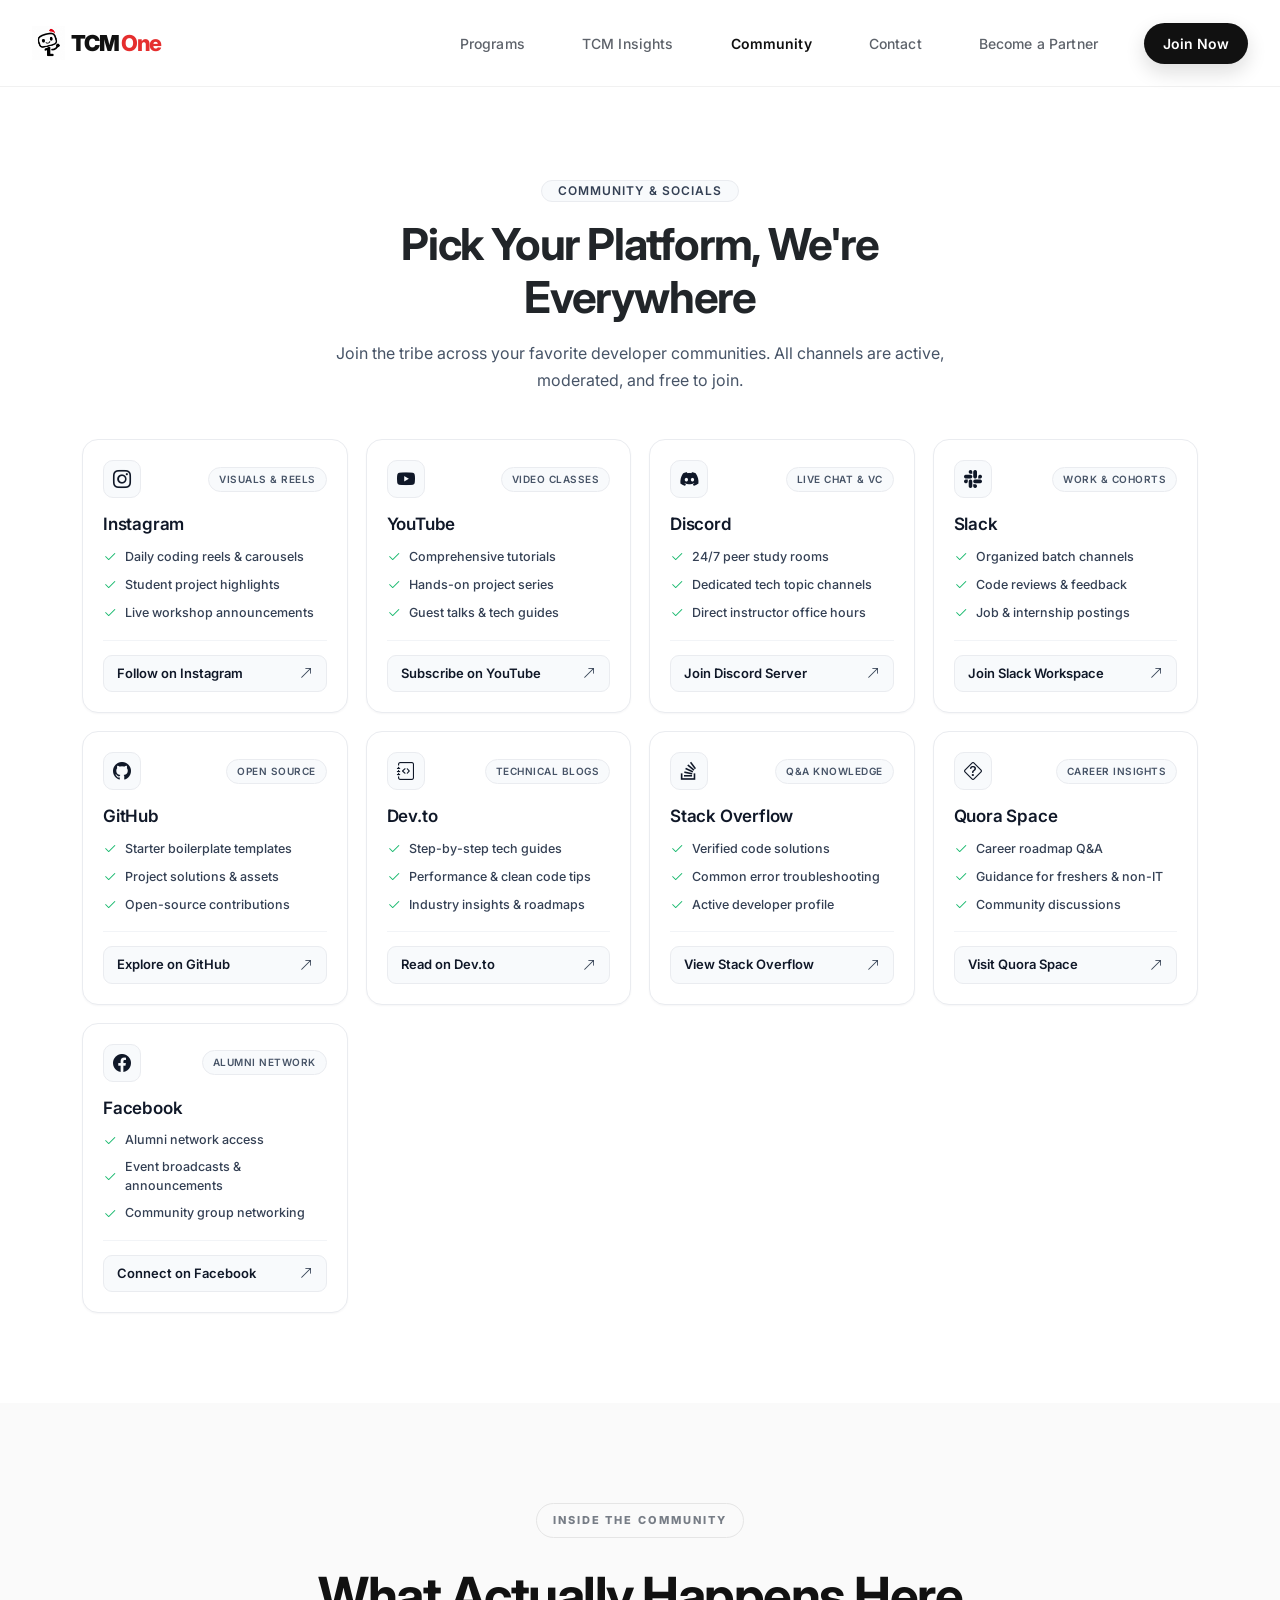
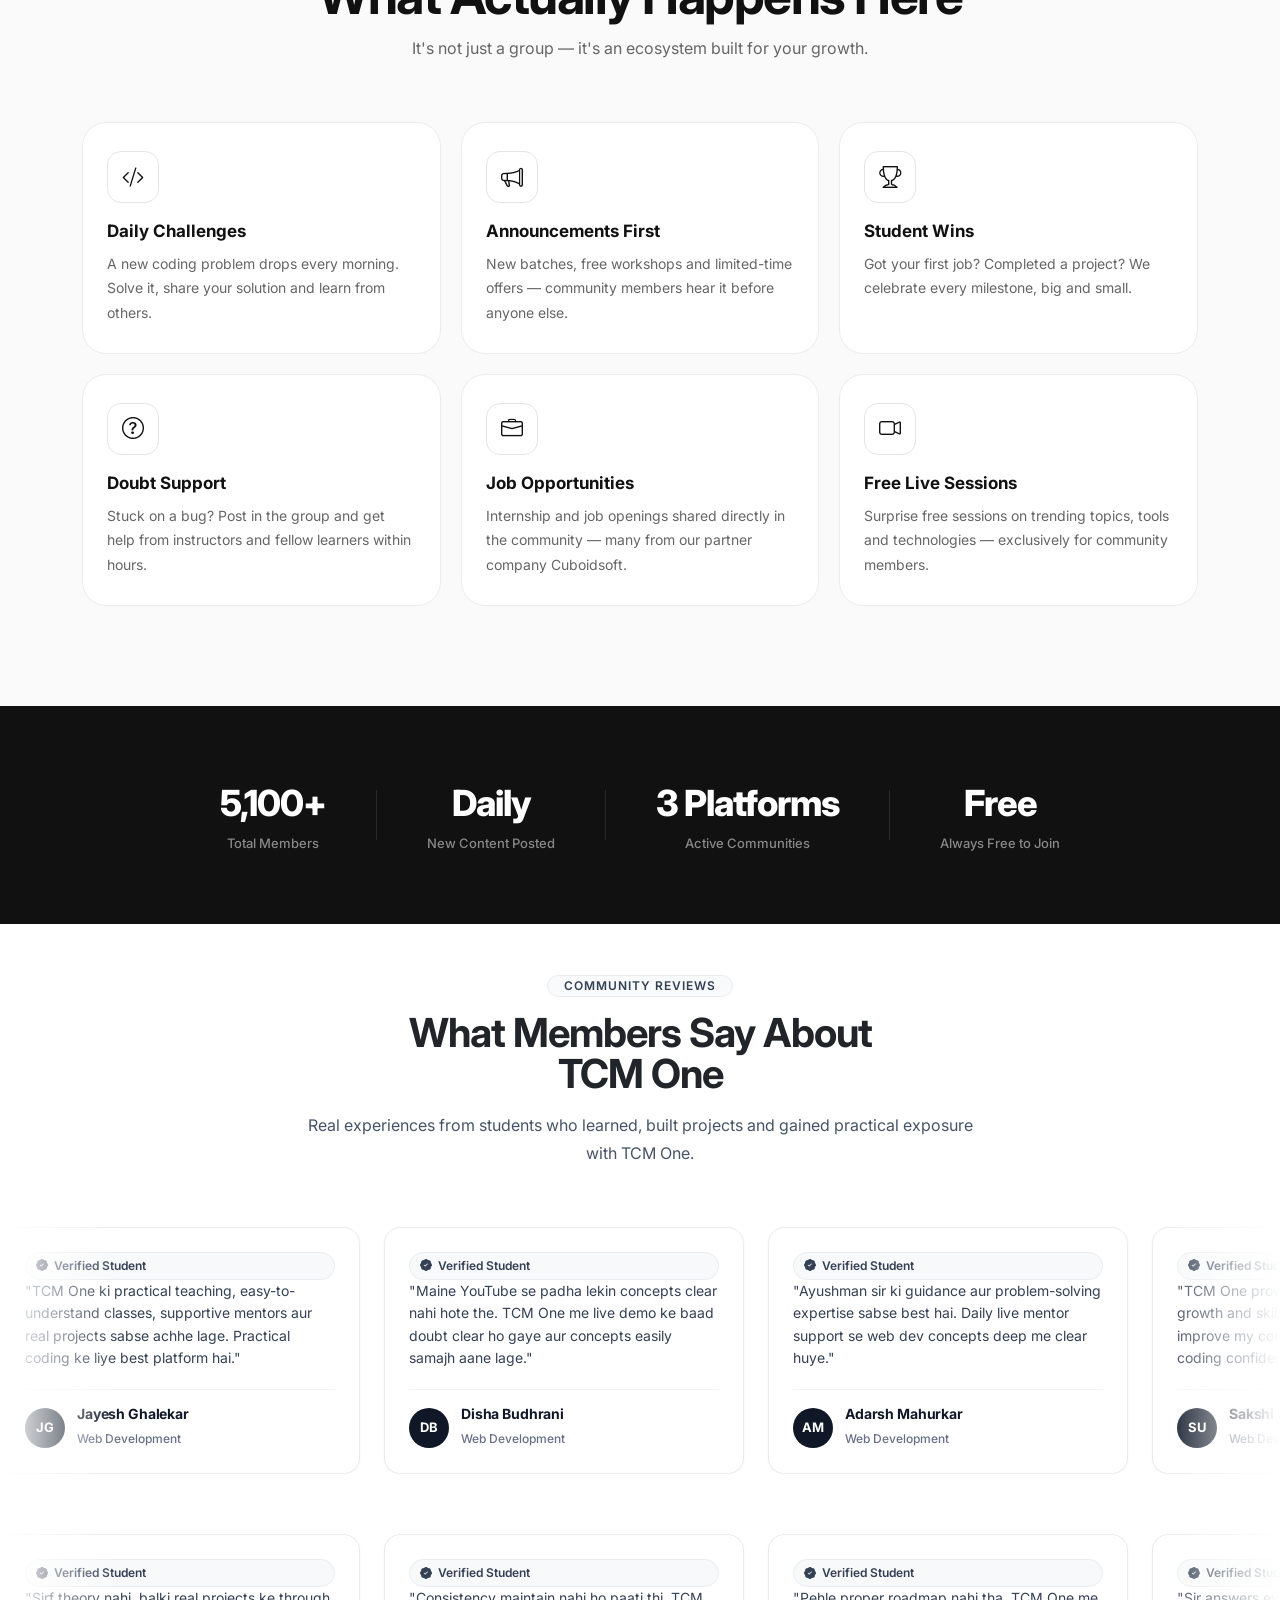
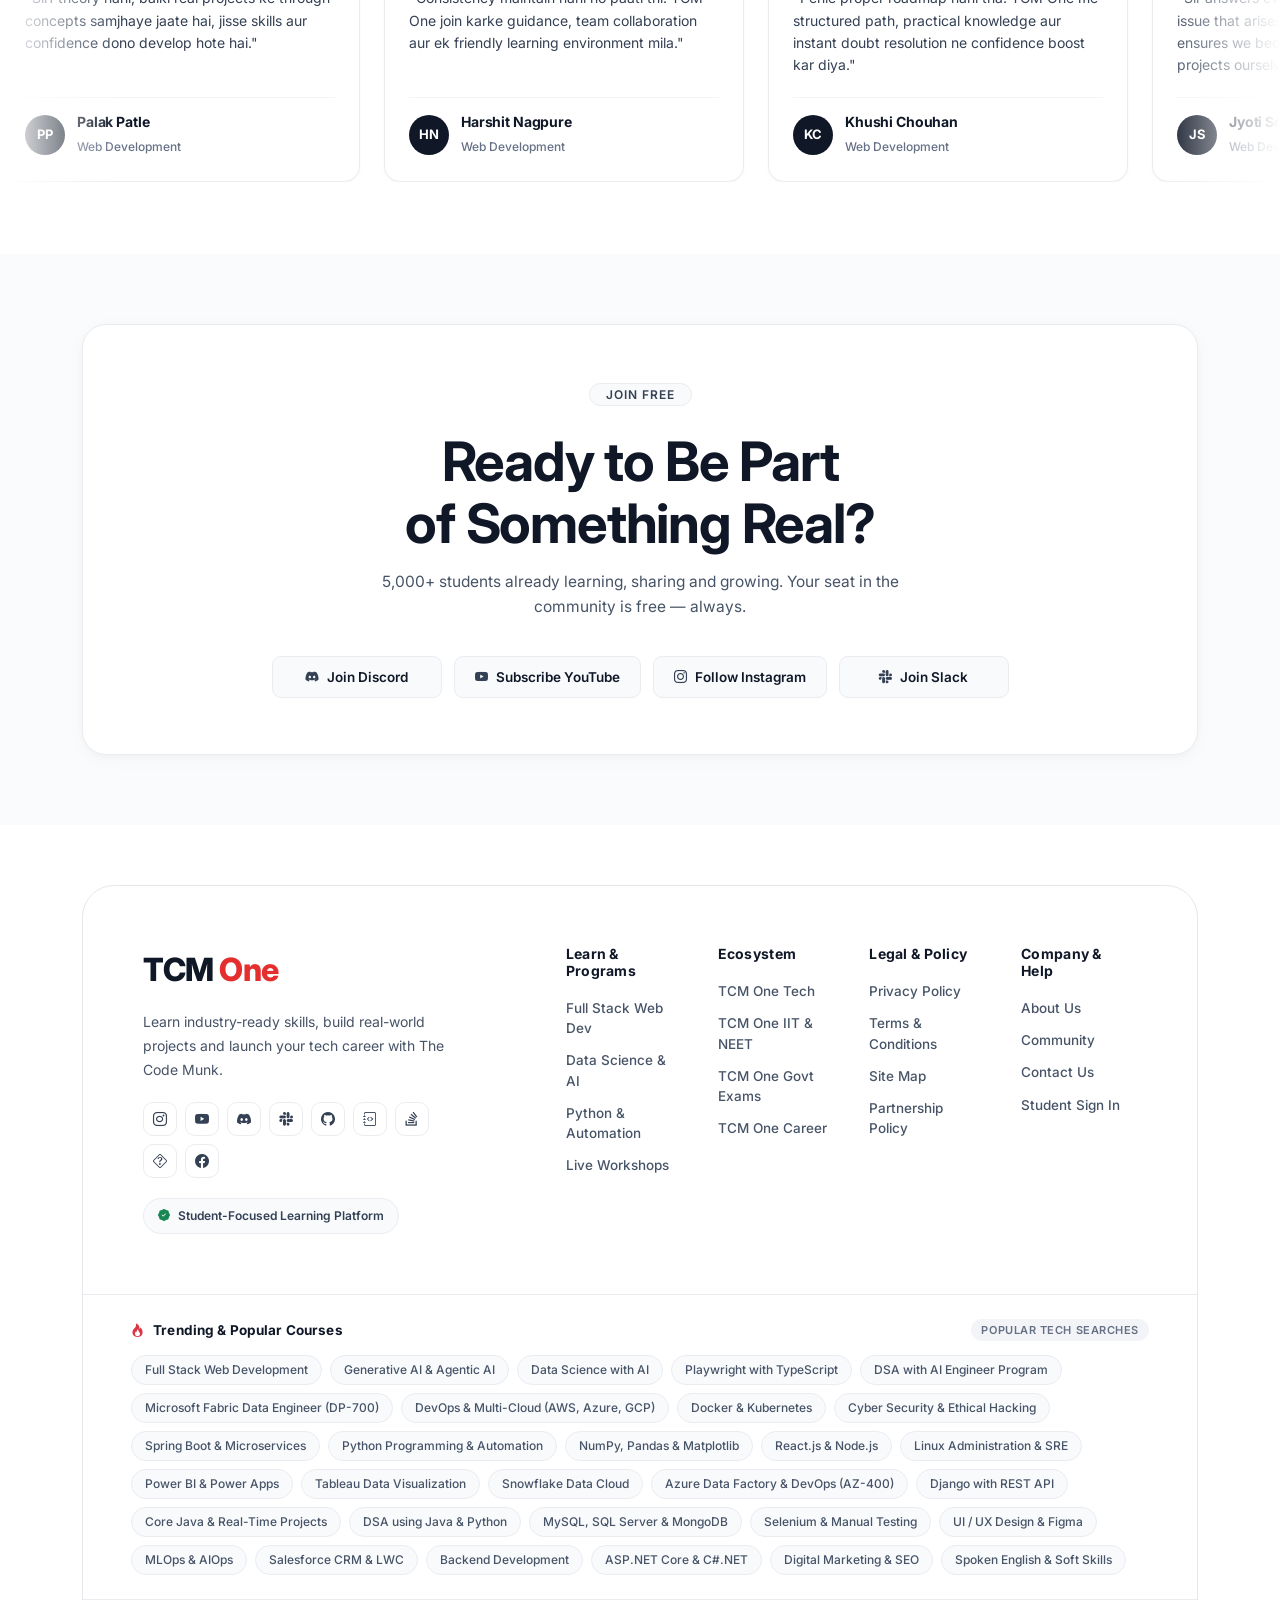
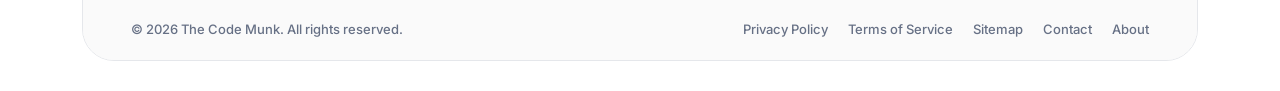
==== commit 87e24fa1: "Add Trending & Popular Courses SEO keywords section to site footer across all pages" ====
--- a/community.html
+++ b/community.html
@@ -3,10 +3,12 @@
 <head>
     <meta charset="UTF-8">
     <meta name="viewport" content="width=device-width, initial-scale=1.0">
+    <!-- Favicon & App Icons -->
+    <link rel="icon" type="image/svg+xml" href="favicon.svg">
+    <link rel="icon" type="image/png" sizes="32x32" href="favicon.png">
+    <link rel="shortcut icon" href="favicon.ico">
+    <link rel="apple-touch-icon" sizes="180x180" href="assets/logo.png">
     <meta name="app-base" content="">
-    <link rel="icon" type="image/svg+xml" href="/favicon.svg">
-    <link rel="apple-touch-icon" href="/assets/icons/icon-192.svg">
-    
     <!-- SEO -->
     <meta name="description" content="Join The Code Munk student community. Connect with 1,200+ developers, share projects and grow together.">
     <meta name="keywords" content="coding community india, student developer community, WhatsApp coding group, discord coding india">
@@ -39,10 +41,6 @@
     <meta name="apple-mobile-web-app-capable" content="yes">
     <meta name="apple-mobile-web-app-status-bar-style" content="black-translucent">
     <meta name="apple-mobile-web-app-title" content="TCM">
-    <link rel="apple-touch-icon" href="/assets/icons/icon-192.png">
-    <link rel="icon" type="image/png" sizes="32x32" href="/assets/icons/icon-96.png">
-    <link rel="icon" type="image/png" sizes="16x16" href="/assets/icons/icon-72.png">
-
     <!-- JSON-LD -->
     <script type="application/ld+json">
     {
@@ -796,6 +794,46 @@
                 </div>
 
                 <!-- Footer Bottom Strip -->
+                <!-- Trending & Popular Courses (SEO Keywords) -->
+                <div class="footer-trending-seo">
+                    <div class="footer-seo-header">
+                        <span class="footer-seo-title"><i class="bi bi-fire text-danger"></i> Trending &amp; Popular Courses</span>
+                        <span class="footer-seo-badge">Popular Tech Searches</span>
+                    </div>
+                    <div class="footer-seo-tags">
+                        <a href="programs.html">Full Stack Web Development</a>
+                        <a href="programs.html">Generative AI &amp; Agentic AI</a>
+                        <a href="programs.html">Data Science with AI</a>
+                        <a href="programs.html">Playwright with TypeScript</a>
+                        <a href="programs.html">DSA with AI Engineer Program</a>
+                        <a href="programs.html">Microsoft Fabric Data Engineer (DP-700)</a>
+                        <a href="programs.html">DevOps &amp; Multi-Cloud (AWS, Azure, GCP)</a>
+                        <a href="programs.html">Docker &amp; Kubernetes</a>
+                        <a href="programs.html">Cyber Security &amp; Ethical Hacking</a>
+                        <a href="programs.html">Spring Boot &amp; Microservices</a>
+                        <a href="programs.html">Python Programming &amp; Automation</a>
+                        <a href="programs.html">NumPy, Pandas &amp; Matplotlib</a>
+                        <a href="programs.html">React.js &amp; Node.js</a>
+                        <a href="programs.html">Linux Administration &amp; SRE</a>
+                        <a href="programs.html">Power BI &amp; Power Apps</a>
+                        <a href="programs.html">Tableau Data Visualization</a>
+                        <a href="programs.html">Snowflake Data Cloud</a>
+                        <a href="programs.html">Azure Data Factory &amp; DevOps (AZ-400)</a>
+                        <a href="programs.html">Django with REST API</a>
+                        <a href="programs.html">Core Java &amp; Real-Time Projects</a>
+                        <a href="programs.html">DSA using Java &amp; Python</a>
+                        <a href="programs.html">MySQL, SQL Server &amp; MongoDB</a>
+                        <a href="programs.html">Selenium &amp; Manual Testing</a>
+                        <a href="programs.html">UI / UX Design &amp; Figma</a>
+                        <a href="programs.html">MLOps &amp; AIOps</a>
+                        <a href="programs.html">Salesforce CRM &amp; LWC</a>
+                        <a href="programs.html">Backend Development</a>
+                        <a href="programs.html">ASP.NET Core &amp; C#.NET</a>
+                        <a href="programs.html">Digital Marketing &amp; SEO</a>
+                        <a href="programs.html">Spoken English &amp; Soft Skills</a>
+                    </div>
+                </div>
+
                 <div class="footer-bottom">
                     <p>&copy; 2026 The Code Munk. All rights reserved.</p>
                     <div class="footer-bottom-links">
--- a/assets/style.css
+++ b/assets/style.css
@@ -1682,9 +1682,78 @@
 
         text-align:center;
 
-        padding:24px;
-    }
-}
+    }
+}
+
+/* Footer Trending SEO Keywords */
+.footer-trending-seo {
+    padding: 24px 48px;
+    border-top: 1px solid #eaecf0;
+    background: #ffffff;
+}
+
+.footer-seo-header {
+    display: flex;
+    align-items: center;
+    justify-content: space-between;
+    margin-bottom: 14px;
+}
+
+.footer-seo-title {
+    font-size: 13.5px;
+    font-weight: 700;
+    color: #101828;
+    display: flex;
+    align-items: center;
+    gap: 8px;
+    letter-spacing: 0.01em;
+}
+
+.footer-seo-badge {
+    font-size: 11px;
+    font-weight: 600;
+    text-transform: uppercase;
+    letter-spacing: 0.05em;
+    color: #667085;
+    background: #f2f4f7;
+    padding: 3px 10px;
+    border-radius: 50px;
+}
+
+.footer-seo-tags {
+    display: flex;
+    flex-wrap: wrap;
+    gap: 8px;
+}
+
+.footer-seo-tags a {
+    display: inline-flex;
+    align-items: center;
+    padding: 5px 13px;
+    background: #f8fafc;
+    border: 1px solid #eaecf0;
+    border-radius: 50px;
+    font-size: 12px;
+    font-weight: 500;
+    color: #475467;
+    text-decoration: none;
+    transition: all 0.2s ease;
+}
+
+.footer-seo-tags a:hover {
+    background: #101828;
+    color: #ffffff;
+    border-color: #101828;
+    transform: translateY(-1px);
+    box-shadow: 0 2px 6px rgba(16, 24, 40, 0.08);
+}
+
+@media(max-width: 768px) {
+    .footer-trending-seo {
+        padding: 20px 24px;
+    }
+}
+
 
 
 
